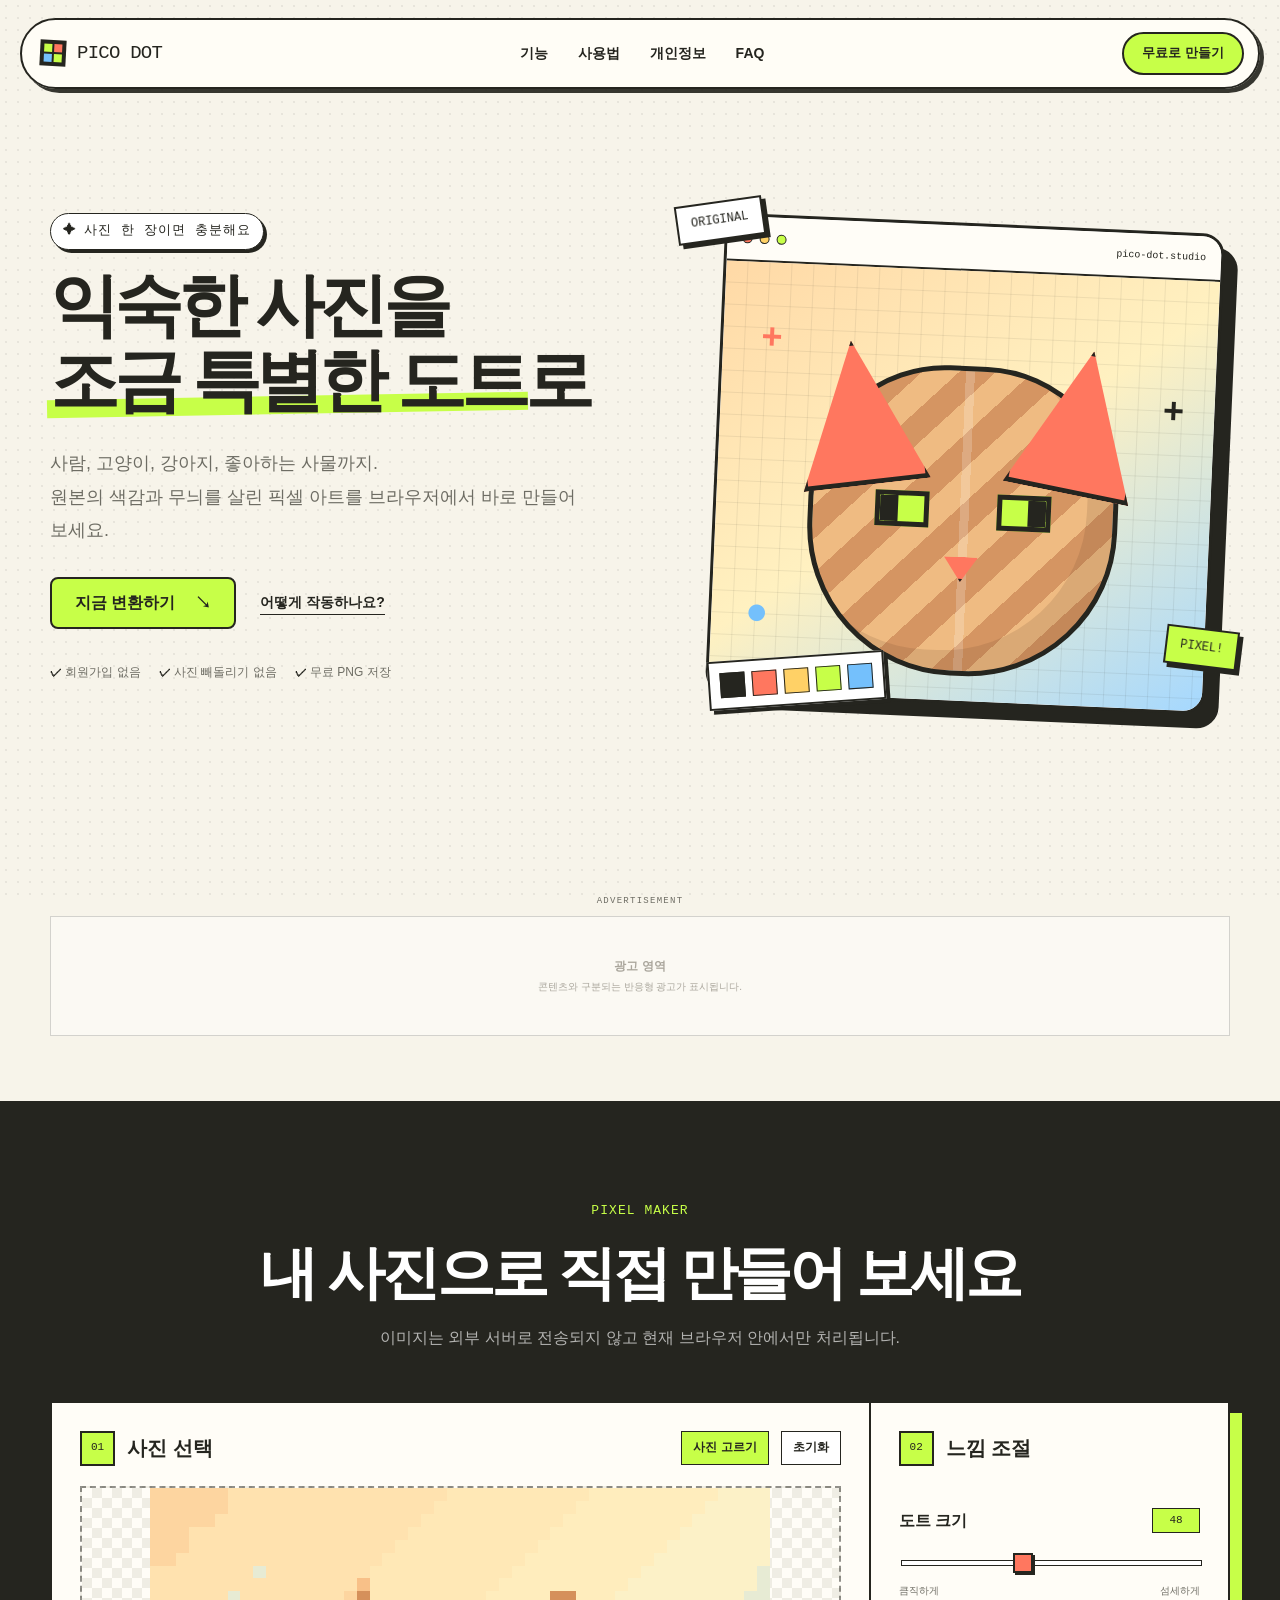
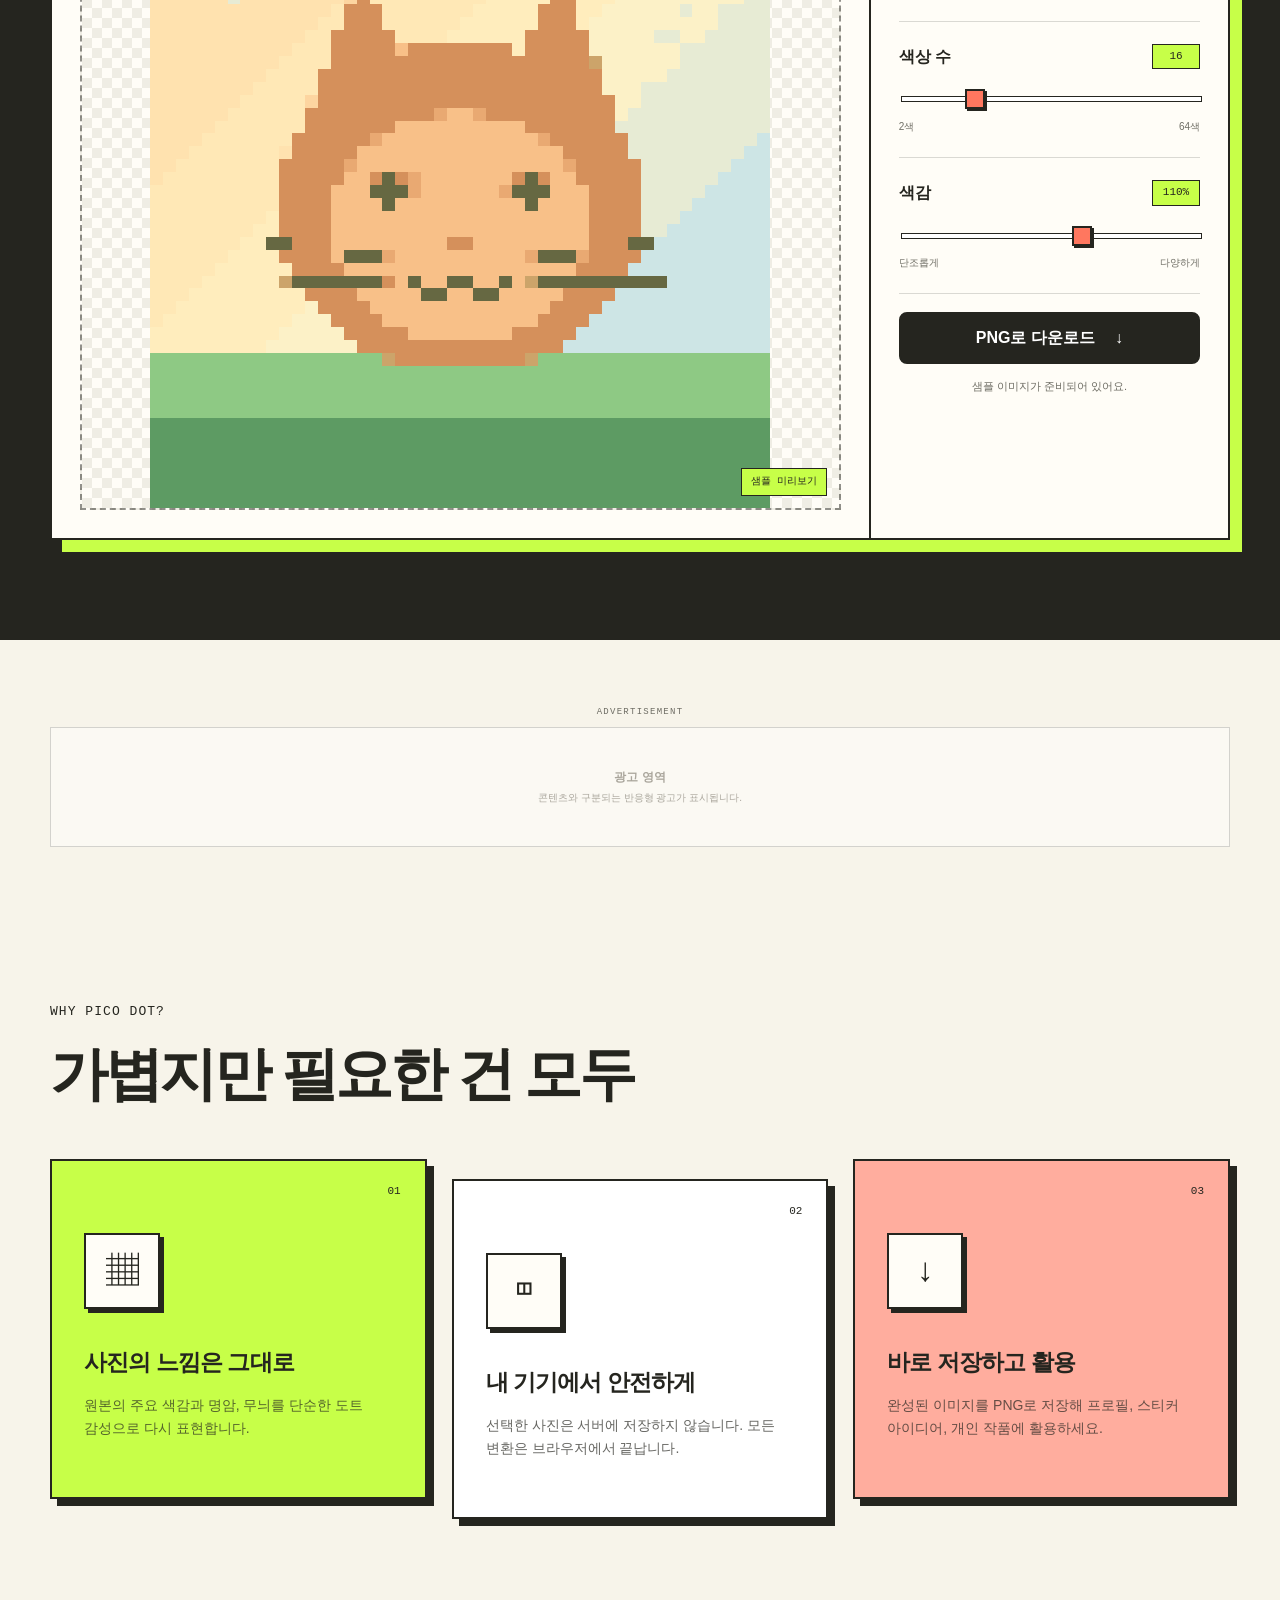
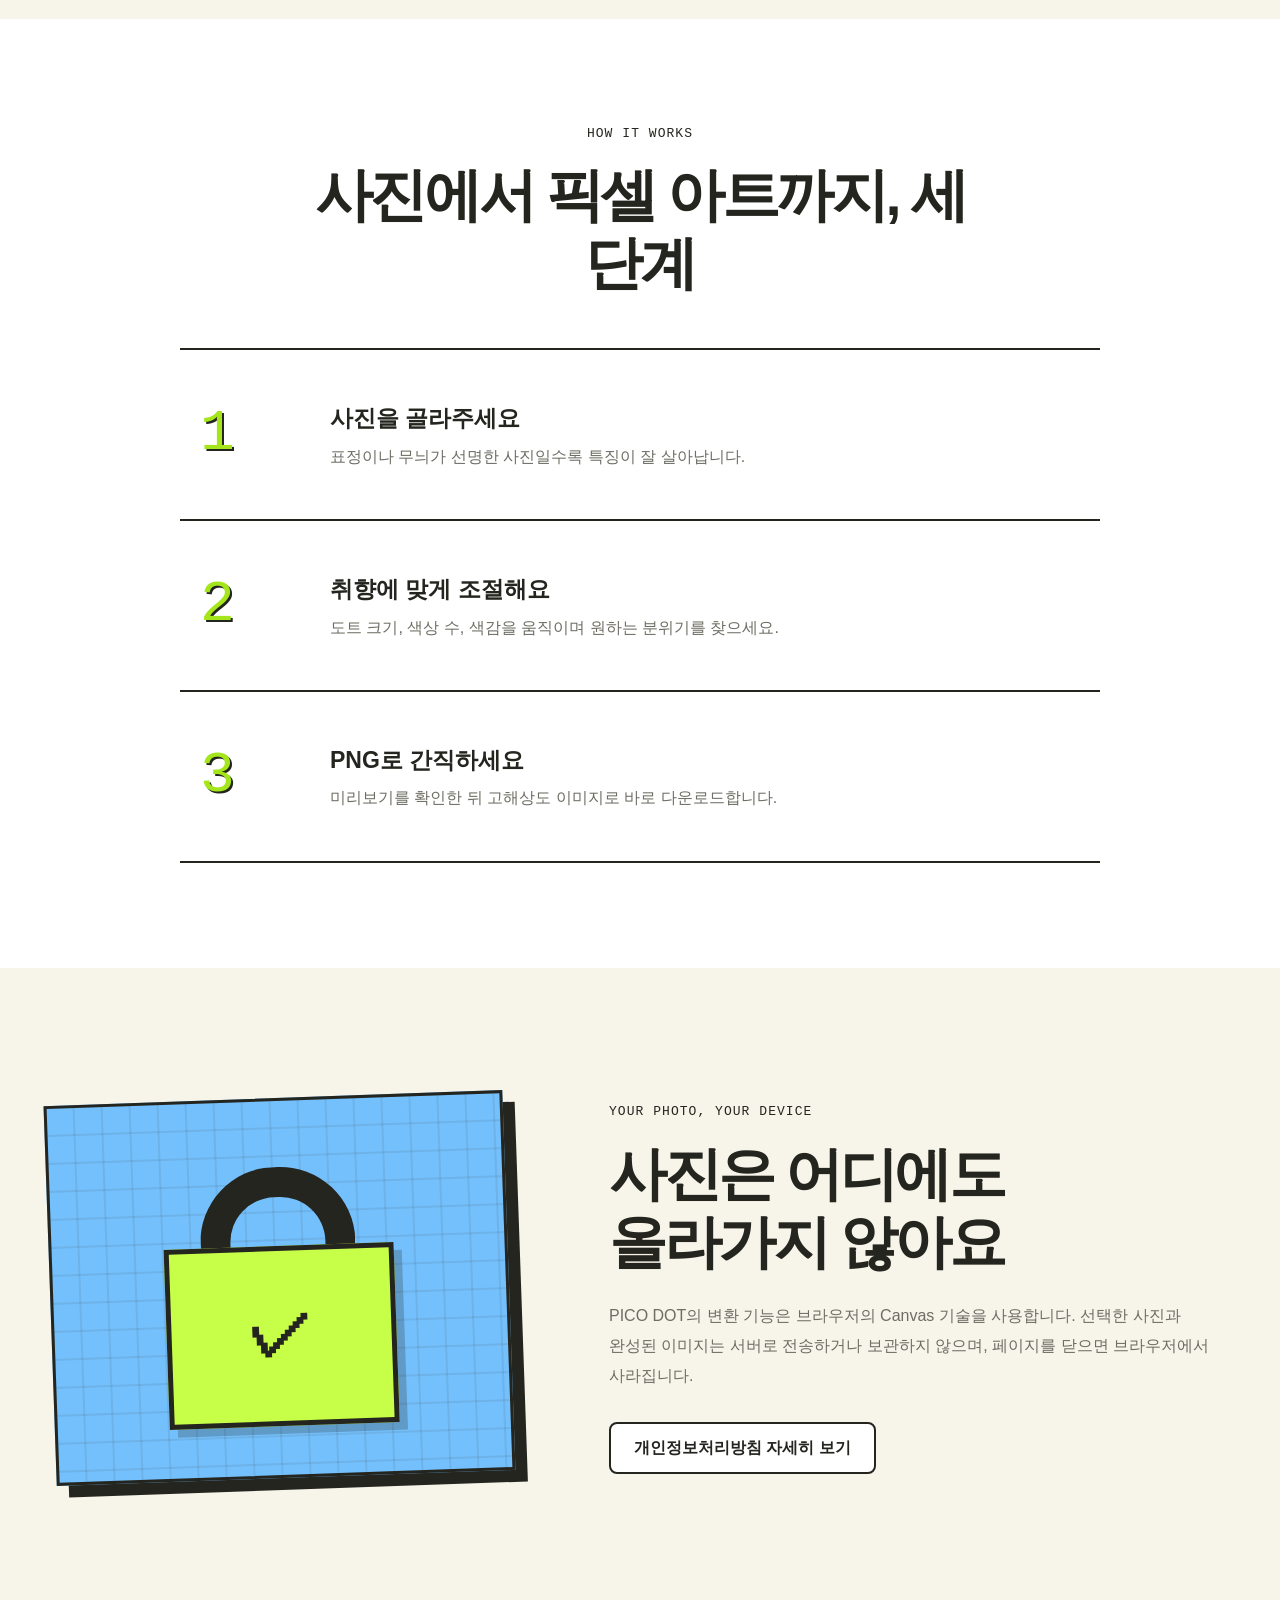
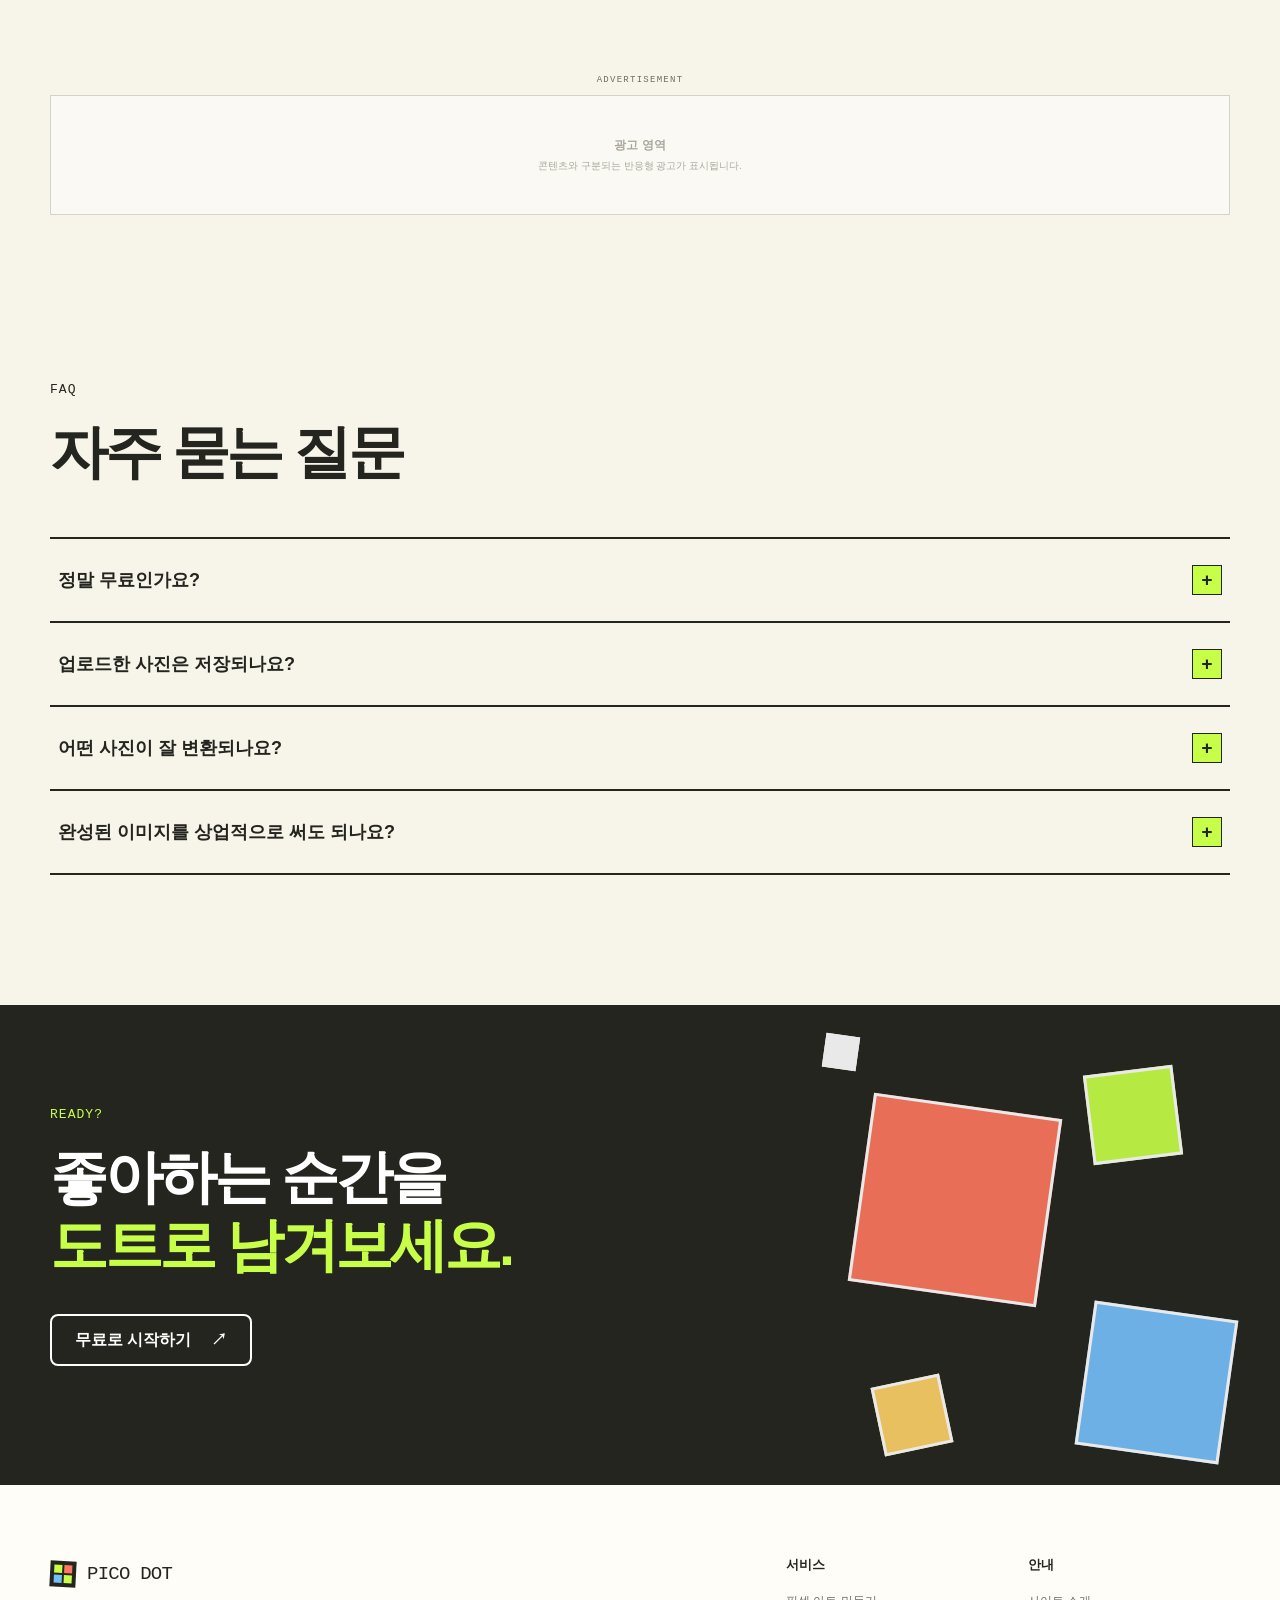
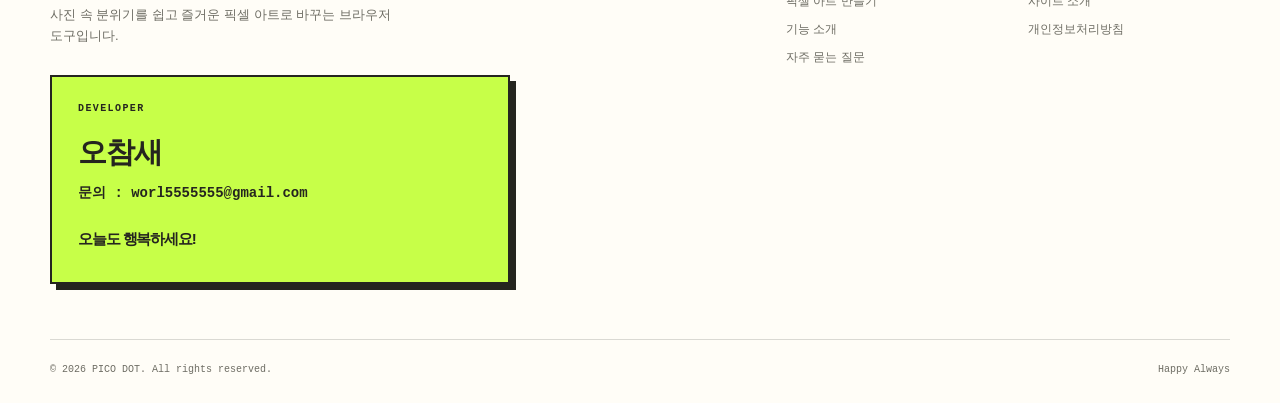
==== index.html @ 5062f179 "Add developer contact details" ====
<!doctype html>
<html lang="ko">
  <head>
    <meta charset="utf-8">
    <meta name="viewport" content="width=device-width, initial-scale=1">
    <meta name="theme-color" content="#c7ff48">
    <meta
      name="description"
      content="사람, 반려동물, 사물 사진 등 여러분의 사진을 브라우저에서 바로 감각적인 도트 픽셀 아트로 변환하고 PNG로 다운로드할 수 있습니다."
    >
    <meta
      name="keywords"
      content="픽셀아트, 도트그림, 사진 픽셀 변환, 도트 이미지, 고양이 픽셀아트, 무료 이미지 변환"
    >
    <meta name="robots" content="index, follow, max-image-preview:large">
    <meta property="og:type" content="website">
    <meta property="og:locale" content="ko_KR">
    <meta property="og:title" content="PICO DOT - 사진을 나만의 픽셀 아트로">
    <meta
      property="og:description"
      content="사진 한 장으로 색감과 무늬를 살린 도트 스타일 픽셀 아트를 만들어 보세요."
    >
    <meta property="og:image" content="assets/images/og-preview.svg">
    <meta name="twitter:card" content="summary_large_image">
    <meta name="twitter:title" content="PICO DOT - 사진을 나만의 픽셀 아트로">
    <meta
      name="twitter:description"
      content="설치 없이 브라우저에서 사진을 픽셀 아트로 바꾸고 바로 다운로드하세요."
    >
    <meta name="twitter:image" content="assets/images/og-preview.svg">
    <title>PICO DOT | 사진을 무료 픽셀 아트로 변환</title>
    <link rel="icon" href="assets/images/favicon.svg" type="image/svg+xml">
    <link rel="stylesheet" href="assets/css/styles.css">
    <script type="application/ld+json">
      {
        "@context": "https://schema.org",
        "@type": "WebApplication",
        "name": "PICO DOT",
        "applicationCategory": "DesignApplication",
        "operatingSystem": "Any",
        "inLanguage": "ko",
        "description": "사진을 브라우저에서 픽셀 아트로 변환하고 PNG로 다운로드하는 무료 도구",
        "offers": {
          "@type": "Offer",
          "price": "0",
          "priceCurrency": "KRW"
        },
        "featureList": [
          "로컬 브라우저 이미지 처리",
          "픽셀 크기 조절",
          "색상 수와 색감 조절",
          "PNG 다운로드"
        ]
      }
    </script>
  </head>
  <body>
    <a class="skip-link" href="#pixel-maker">픽셀 아트 만들기로 바로가기</a>

    <header class="site-header" data-header>
      <a class="brand" href="#top" aria-label="PICO DOT 홈">
        <span class="brand-mark" aria-hidden="true">
          <span></span><span></span><span></span><span></span>
        </span>
        <span>PICO DOT</span>
      </a>

      <nav class="desktop-nav" aria-label="주요 메뉴">
        <a href="#features">기능</a>
        <a href="#how-it-works">사용법</a>
        <a href="#privacy">개인정보</a>
        <a href="#faq">FAQ</a>
      </nav>

      <a class="header-cta" href="#pixel-maker">무료로 만들기</a>
    </header>

    <main id="top">
        <section class="hero section-shell" aria-labelledby="hero-title">
            <div class="hero-copy">
                <p class="eyebrow"><span aria-hidden="true">✦</span> 사진 한 장이면 충분해요</p>
                <h1 id="hero-title">
                    익숙한 사진을<br>
                    <span class="highlight">조금 특별한 도트</span>로
                </h1>
                <p class="hero-description">
                    사람, 고양이, 강아지, 좋아하는 사물까지.<br>
                    원본의 색감과 무늬를 살린 픽셀 아트를 브라우저에서 바로 만들어 보세요.
                </p>
                <div class="hero-actions">
                    <a class="button button-primary" href="#pixel-maker">
                        지금 변환하기
                        <span aria-hidden="true">↘</span>
                    </a>
                    <a class="text-link" href="#how-it-works">어떻게 작동하나요?</a>
                </div>
                <ul class="trust-list" aria-label="서비스 특징">
                    <li><span aria-hidden="true">✓</span> 회원가입 없음</li>
                    <li><span aria-hidden="true">✓</span> 사진 빼돌리기 없음</li>
                    <li><span aria-hidden="true">✓</span> 무료 PNG 저장</li>
                </ul>
            </div>

            <div class="hero-art" aria-label="고양이 사진이 픽셀 아트로 변하는 예시">
                <div class="floating-label label-original">ORIGINAL</div>
                <div class="floating-label label-result">PIXEL!</div>
                <div class="pixel-window">
                    <div class="window-bar">
                        <span></span><span></span><span></span>
                        <strong>pico-dot.studio</strong>
                    </div>
                    <div class="pixel-cat" aria-hidden="true">
                        <div class="cat-ear cat-ear-left"></div>
                        <div class="cat-ear cat-ear-right"></div>
                        <div class="cat-face">
                            <i class="cat-eye eye-left"></i>
                            <i class="cat-eye eye-right"></i>
                            <i class="cat-nose"></i>
                        </div>
                        <div class="spark spark-one">+</div>
                        <div class="spark spark-two">+</div>
                        <div class="spark spark-three">•</div>
                    </div>
                </div>
                <div class="palette-card" aria-hidden="true">
                    <span style="--swatch:#25251f"></span>
                    <span style="--swatch:#ff775f"></span>
                    <span style="--swatch:#ffd166"></span>
                    <span style="--swatch:#c7ff48"></span>
                    <span style="--swatch:#74c0fc"></span>
                </div>

            </div>

        </section>

        <aside class="ad-shell section-shell" aria-label="광고">
            <span class="ad-label">ADVERTISEMENT</span>
            <div class="ad-slot" data-ad-slot="home-mid">
                <strong>광고 영역</strong>
                <span>콘텐츠와 구분되는 반응형 광고가 표시됩니다.</span>
            </div>
        </aside>

        <section class="maker-section" id="pixel-maker" aria-labelledby="maker-title">
            <div class="section-heading">
                <p class="section-kicker">PIXEL MAKER</p>
                <h2 id="maker-title">내 사진으로 직접 만들어 보세요</h2>
                <p>이미지는 외부 서버로 전송되지 않고 현재 브라우저 안에서만 처리됩니다.</p>
            </div>

            <div class="maker-app">
                <div class="canvas-panel">
                    <div class="panel-heading">
                        <div>
                            <span class="step-number">01</span>
                            <h3>사진 선택</h3>
                        </div>
                        <div class="panel-actions">
                            <button class="small-button small-button-primary" type="button" data-file-button>
                                사진 고르기
                            </button>
                            <button class="small-button" type="button" data-reset>초기화</button>
                        </div>
                    </div>

                    <div class="drop-zone"
                         data-drop-zone
                         aria-label="사진 미리보기 및 드래그 앤 드롭 영역">
                        <input id="image-upload"
                               type="file"
                               accept="image/png,image/jpeg,image/webp"
                               data-file-input>
                        <div class="upload-prompt" data-upload-prompt>
                            <span class="upload-icon" aria-hidden="true">↥</span>
                            <strong>사진 고르기 버튼을 눌러주세요</strong>
                            <span>또는 여기에 JPG, PNG, WEBP 파일을 놓아주세요</span>
                            <small>권장 크기 1200 × 1200px · 최대 10MB</small>
                        </div>
                        <canvas data-output-canvas aria-label="변환된 픽셀 아트 미리보기"></canvas>
                        <div class="canvas-badge" data-canvas-badge>샘플 미리보기</div>
                    </div>
                </div>

                <aside class="control-panel" aria-label="픽셀 아트 설정">
                    <div class="panel-heading">
                        <div>
                            <span class="step-number">02</span>
                            <h3>느낌 조절</h3>
                        </div>
                    </div>

                    <div class="control-group">
                        <div class="control-label">
                            <label for="pixel-size">도트 크기</label>
                            <output for="pixel-size" data-pixel-output>48</output>
                        </div>
                        <input id="pixel-size"
                               type="range"
                               min="16"
                               max="96"
                               value="48"
                               step="4"
                               data-pixel-size>
                        <div class="range-caption"><span>큼직하게</span><span>섬세하게</span></div>
                    </div>

                    <div class="control-group">
                        <div class="control-label">
                            <label for="color-count">색상 수</label>
                            <output for="color-count" data-color-output>16</output>
                        </div>
                        <input id="color-count"
                               type="range"
                               min="2"
                               max="64"
                               value="16"
                               step="2"
                               data-color-count>
                        <div class="range-caption"><span>2색</span><span>64색</span></div>
                    </div>

                    <div class="control-group">
                        <div class="control-label">
                            <label for="color-diversity">색감</label>
                            <output for="color-diversity" data-diversity-output>110%</output>
                        </div>
                        <input id="color-diversity"
                               type="range"
                               min="0"
                               max="180"
                               value="110"
                               step="5"
                               data-color-diversity>
                        <div class="range-caption"><span>단조롭게</span><span>다양하게</span></div>
                    </div>

                    <button class="button button-dark download-button" type="button" data-download>
                        PNG로 다운로드
                        <span aria-hidden="true">↓</span>
                    </button>
                    <p class="status-message" data-status role="status" aria-live="polite">
                        샘플 이미지가 준비되어 있어요.
                    </p>
                </aside>
            </div>
        </section>

        <aside class="ad-shell section-shell" aria-label="광고">
            <span class="ad-label">ADVERTISEMENT</span>
            <div class="ad-slot" data-ad-slot="home-mid">
                <strong>광고 영역</strong>
                <span>콘텐츠와 구분되는 반응형 광고가 표시됩니다.</span>
            </div>
        </aside>

        <section class="features section-shell" id="features" aria-labelledby="features-title">
            <div class="section-heading align-left">
                <p class="section-kicker">WHY PICO DOT?</p>
                <h2 id="features-title">가볍지만 필요한 건 모두</h2>
            </div>
            <div class="feature-grid">
                <article class="feature-card feature-lime">
                    <span class="feature-index">01</span>
                    <div class="feature-icon" aria-hidden="true">▦</div>
                    <h3>사진의 느낌은 그대로</h3>
                    <p>원본의 주요 색감과 명암, 무늬를 단순한 도트 감성으로 다시 표현합니다.</p>
                </article>
                <article class="feature-card">
                    <span class="feature-index">02</span>
                    <div class="feature-icon" aria-hidden="true">◫</div>
                    <h3>내 기기에서 안전하게</h3>
                    <p>선택한 사진은 서버에 저장하지 않습니다. 모든 변환은 브라우저에서 끝납니다.</p>
                </article>
                <article class="feature-card feature-coral">
                    <span class="feature-index">03</span>
                    <div class="feature-icon" aria-hidden="true">↓</div>
                    <h3>바로 저장하고 활용</h3>
                    <p>완성된 이미지를 PNG로 저장해 프로필, 스티커 아이디어, 개인 작품에 활용하세요.</p>
                </article>
            </div>
        </section>

        <section class="steps-section" id="how-it-works" aria-labelledby="steps-title">
            <div class="section-heading">
                <p class="section-kicker">HOW IT WORKS</p>
                <h2 id="steps-title">사진에서 픽셀 아트까지, 세 단계</h2>
            </div>
            <ol class="steps-list">
                <li>
                    <span class="big-number">1</span>
                    <div>
                        <h3>사진을 골라주세요</h3>
                        <p>표정이나 무늬가 선명한 사진일수록 특징이 잘 살아납니다.</p>
                    </div>
                </li>
                <li>
                    <span class="big-number">2</span>
                    <div>
                        <h3>취향에 맞게 조절해요</h3>
                        <p>도트 크기, 색상 수, 색감을 움직이며 원하는 분위기를 찾으세요.</p>
                    </div>
                </li>
                <li>
                    <span class="big-number">3</span>
                    <div>
                        <h3>PNG로 간직하세요</h3>
                        <p>미리보기를 확인한 뒤 고해상도 이미지로 바로 다운로드합니다.</p>
                    </div>
                </li>
            </ol>
        </section>

        <section class="privacy-highlight section-shell" id="privacy" aria-labelledby="privacy-title">
            <div class="privacy-visual" aria-hidden="true">
                <span class="lock-top"></span>
                <span class="lock-body">✓</span>
            </div>
            <div class="privacy-copy">
                <p class="section-kicker">YOUR PHOTO, YOUR DEVICE</p>
                <h2 id="privacy-title">사진은 어디에도<br>올라가지 않아요</h2>
                <p>
                    PICO DOT의 변환 기능은 브라우저의 Canvas 기술을 사용합니다. 선택한 사진과
                    완성된 이미지는 서버로 전송하거나 보관하지 않으며, 페이지를 닫으면 브라우저에서
                    사라집니다.
                </p>
                <a class="button button-outline" href="privacy.html">개인정보처리방침 자세히 보기</a>
            </div>
        </section>

        <aside class="ad-shell section-shell" aria-label="광고">
            <span class="ad-label">ADVERTISEMENT</span>
            <div class="ad-slot" data-ad-slot="home-mid">
                <strong>광고 영역</strong>
                <span>콘텐츠와 구분되는 반응형 광고가 표시됩니다.</span>
            </div>
        </aside>

        <section class="faq section-shell" id="faq" aria-labelledby="faq-title">
            <div class="section-heading align-left">
                <p class="section-kicker">FAQ</p>
                <h2 id="faq-title">자주 묻는 질문</h2>
            </div>
            <div class="faq-list">
                <details>
                    <summary>정말 무료인가요?<span aria-hidden="true">+</span></summary>
                    <p>현재 제공되는 사진 변환과 PNG 다운로드 기능은 회원가입 없이 무료로 사용할 수 있습니다.</p>
                </details>
                <details>
                    <summary>업로드한 사진은 저장되나요?<span aria-hidden="true">+</span></summary>
                    <p>아니요. 이미지 처리는 사용자의 브라우저에서만 이루어지며 서버로 업로드되지 않습니다.</p>
                </details>
                <details>
                    <summary>어떤 사진이 잘 변환되나요?<span aria-hidden="true">+</span></summary>
                    <p>피사체와 배경의 구분이 뚜렷하고, 얼굴이나 무늬에 충분한 빛이 있는 사진을 권장합니다.</p>
                </details>
                <details>
                    <summary>완성된 이미지를 상업적으로 써도 되나요?<span aria-hidden="true">+</span></summary>
                    <p>본인이 권리를 가진 원본 사진이라면 사용할 수 있습니다. 타인의 사진과 상표는 해당 권리를 먼저 확인해야 합니다.</p>
                </details>
            </div>
        </section>

        <section class="final-cta">
            <div>
                <p class="section-kicker">READY?</p>
                <h2>좋아하는 순간을<br><span>도트로 남겨보세요.</span></h2>
                <a class="button button-dark" href="#pixel-maker">무료로 시작하기 <span aria-hidden="true">↗</span></a>
            </div>
            <div class="cta-pixels" aria-hidden="true">
                <span></span><span></span><span></span><span></span><span></span>
            </div>
        </section>
    </main>

    <footer class="site-footer">
      <div class="footer-main">
        <div>
          <a class="brand footer-brand" href="#top">
            <span class="brand-mark" aria-hidden="true">
              <span></span><span></span><span></span><span></span>
            </span>
            <span>PICO DOT</span>
          </a>
          <p>사진 속 분위기를 쉽고 즐거운 픽셀 아트로 바꾸는 브라우저 도구입니다.</p>
          <div class="developer-info">
            <span class="developer-role">DEVELOPER</span>
            <strong>오참새</strong>
            <a href="mailto:worl5555555@gmail.com">문의 : worl5555555@gmail.com</a>
            <strong><span class="developer-message">오늘도 행복하세요!</span></strong>
          </div>
        </div>
        <div class="footer-links">
          <div>
            <strong>서비스</strong>
            <a href="#pixel-maker">픽셀 아트 만들기</a>
            <a href="#features">기능 소개</a>
            <a href="#faq">자주 묻는 질문</a>
          </div>
          <div>
            <strong>안내</strong>
            <a href="about.html">사이트 소개</a>
            <a href="privacy.html">개인정보처리방침</a>
          </div>
        </div>
      </div>
      <div class="footer-bottom">
        <span>© <span data-current-year></span> PICO DOT. All rights reserved.</span>
        <span>Happy Always</span>
      </div>
    </footer>

    <script src="assets/js/config.js"></script>
    <script src="assets/js/app.js"></script>
  </body>
</html>
---- assets/css/styles.css ----
:root {
  --ink: #25251f;
  --muted: #6e6d64;
  --cream: #f7f4ea;
  --paper: #fffdf7;
  --white: #ffffff;
  --lime: #c7ff48;
  --lime-dark: #a4e51c;
  --coral: #ff775f;
  --blue: #74c0fc;
  --yellow: #ffd166;
  --line: #25251f;
  --soft-line: rgba(37, 37, 31, 0.17);
  --shadow: 8px 8px 0 var(--ink);
  --radius-large: 30px;
  --radius-medium: 20px;
  --max-width: 1180px;
  --font-sans: Pretendard, "Noto Sans KR", "Malgun Gothic", Arial, sans-serif;
  --font-mono: "Cascadia Mono", Consolas, monospace;
}

* {
  box-sizing: border-box;
}

html {
  scroll-behavior: smooth;
  scroll-padding-top: 100px;
}

body {
  margin: 0;
  color: var(--ink);
  background: var(--cream);
  font-family: var(--font-sans);
  line-height: 1.6;
  word-break: keep-all;
}

body::before {
  position: fixed;
  inset: 0;
  z-index: -1;
  background-image: radial-gradient(rgba(37, 37, 31, 0.07) 0.8px, transparent 0.8px);
  background-size: 12px 12px;
  content: "";
  pointer-events: none;
}

a {
  color: inherit;
  text-decoration: none;
}

button,
input {
  font: inherit;
}

button,
a {
  -webkit-tap-highlight-color: transparent;
}

button {
  color: inherit;
}

.skip-link {
  position: fixed;
  top: 10px;
  left: 10px;
  z-index: 100;
  padding: 10px 14px;
  border: 2px solid var(--ink);
  background: var(--lime);
  transform: translateY(-150%);
}

.skip-link:focus {
  transform: translateY(0);
}

.site-header {
  position: sticky;
  top: 0;
  z-index: 30;
  display: grid;
  grid-template-columns: 1fr auto 1fr;
  align-items: center;
  width: min(calc(100% - 36px), 1240px);
  margin: 18px auto 0;
  padding: 12px 14px 12px 18px;
  border: 2px solid var(--ink);
  border-radius: 999px;
  background: rgba(255, 253, 247, 0.94);
  box-shadow: 4px 4px 0 rgba(37, 37, 31, 0.92);
  backdrop-filter: blur(12px);
}

.brand {
  display: inline-flex;
  align-items: center;
  width: max-content;
  gap: 11px;
  font-family: var(--font-mono);
  font-size: 19px;
  font-weight: 500;
  letter-spacing: -0.04em;
}

.brand-mark {
  display: grid;
  grid-template-columns: repeat(2, 8px);
  grid-template-rows: repeat(2, 8px);
  gap: 2px;
  padding: 4px;
  background: var(--ink);
  transform: rotate(3deg);
}

.brand-mark span:nth-child(1),
.brand-mark span:nth-child(4) {
  background: var(--lime);
}

.brand-mark span:nth-child(2) {
  background: var(--coral);
}

.brand-mark span:nth-child(3) {
  background: var(--blue);
}

.desktop-nav {
  display: flex;
  align-items: center;
  gap: 30px;
  font-size: 14px;
  font-weight: 700;
}

.desktop-nav a {
  position: relative;
}

.desktop-nav a::after {
  position: absolute;
  right: 0;
  bottom: -5px;
  left: 0;
  height: 3px;
  background: var(--lime-dark);
  content: "";
  transform: scaleX(0);
  transform-origin: left;
  transition: transform 180ms ease;
}

.desktop-nav a:hover::after,
.desktop-nav a:focus-visible::after {
  transform: scaleX(1);
}

.header-cta {
  justify-self: end;
  padding: 9px 18px;
  border: 2px solid var(--ink);
  border-radius: 999px;
  background: var(--lime);
  font-size: 13px;
  font-weight: 800;
  transition: transform 150ms ease, box-shadow 150ms ease;
}

.header-cta:hover {
  box-shadow: 3px 3px 0 var(--ink);
  transform: translate(-2px, -2px);
}

.section-shell {
  width: min(calc(100% - 40px), var(--max-width));
  margin-right: auto;
  margin-left: auto;
}

.hero {
  display: grid;
  grid-template-columns: 1.02fr 0.98fr;
  align-items: center;
  min-height: 740px;
  padding-top: 68px;
  padding-bottom: 90px;
  gap: 70px;
}

.eyebrow,
.section-kicker {
  margin: 0 0 18px;
  font-family: var(--font-mono);
  font-size: 13px;
  font-weight: 500;
  letter-spacing: 0.08em;
}

.eyebrow {
  display: inline-flex;
  align-items: center;
  padding: 7px 12px;
  border: 1.5px solid var(--ink);
  border-radius: 999px;
  gap: 7px;
  background: var(--white);
  box-shadow: 3px 3px 0 var(--ink);
}

.hero h1 {
  margin: 0;
  font-size: clamp(48px, 5.4vw, 78px);
  font-weight: 900;
  letter-spacing: -0.075em;
  line-height: 1.08;
}

.highlight {
  position: relative;
  z-index: 0;
  display: inline-block;
}

.highlight::after {
  position: absolute;
  right: -3px;
  bottom: 3px;
  left: -3px;
  z-index: -1;
  height: 24%;
  background: var(--lime);
  content: "";
  transform: rotate(-1deg);
}

.hero-description {
  margin: 30px 0;
  color: var(--muted);
  font-size: 18px;
  line-height: 1.85;
}

.hero-actions {
  display: flex;
  align-items: center;
  gap: 24px;
}

.button {
  display: inline-flex;
  align-items: center;
  justify-content: center;
  min-height: 52px;
  padding: 0 23px;
  border: 2px solid var(--ink);
  border-radius: 8px;
  gap: 20px;
  font-weight: 800;
  cursor: pointer;
  transition: transform 150ms ease, box-shadow 150ms ease, background 150ms ease;
}

.button:hover {
  box-shadow: 4px 4px 0 var(--ink);
  transform: translate(-3px, -3px);
}

.button-primary {
  background: var(--lime);
}

.button-dark {
  color: var(--white);
  background: var(--ink);
}

.button-outline {
  background: var(--white);
}

.text-link {
  border-bottom: 1.5px solid var(--ink);
  font-size: 14px;
  font-weight: 700;
}

.trust-list {
  display: flex;
  margin: 34px 0 0;
  padding: 0;
  gap: 18px;
  color: var(--muted);
  font-size: 12px;
  list-style: none;
}

.trust-list span {
  color: var(--ink);
  font-weight: 900;
}

.hero-art {
  position: relative;
  min-height: 510px;
}

.pixel-window {
  position: absolute;
  top: 30px;
  right: 15px;
  width: min(100%, 500px);
  overflow: hidden;
  border: 3px solid var(--ink);
  border-radius: 22px;
  background: var(--white);
  box-shadow: 14px 14px 0 var(--ink);
  transform: rotate(2.5deg);
}

.window-bar {
  display: flex;
  align-items: center;
  height: 45px;
  padding: 0 15px;
  border-bottom: 2px solid var(--ink);
  gap: 7px;
  background: var(--paper);
}

.window-bar span {
  width: 10px;
  height: 10px;
  border: 1.5px solid var(--ink);
  border-radius: 50%;
}

.window-bar span:nth-child(1) {
  background: var(--coral);
}

.window-bar span:nth-child(2) {
  background: var(--yellow);
}

.window-bar span:nth-child(3) {
  background: var(--lime);
}

.window-bar strong {
  margin-left: auto;
  font-family: var(--font-mono);
  font-size: 10px;
  font-weight: 500;
}

.pixel-cat {
  position: relative;
  height: 430px;
  overflow: hidden;
  background:
    linear-gradient(90deg, transparent 97%, rgba(37, 37, 31, 0.08) 97%),
    linear-gradient(transparent 97%, rgba(37, 37, 31, 0.08) 97%),
    linear-gradient(145deg, #ffd9a6, #fff1c1 48%, #a5d8ff);
  background-size: 22px 22px, 22px 22px, auto;
}

.cat-face {
  position: absolute;
  bottom: 25px;
  left: 50%;
  width: 310px;
  height: 310px;
  border: 5px solid var(--ink);
  border-radius: 44% 44% 48% 48%;
  background:
    linear-gradient(90deg, transparent 49%, rgba(255, 255, 255, 0.2) 49% 52%, transparent 52%),
    repeating-linear-gradient(135deg, #d59562 0 25px, #efbb82 25px 50px);
  box-shadow: inset -26px -20px 0 rgba(91, 56, 36, 0.14);
  transform: translateX(-50%);
}

.cat-ear {
  position: absolute;
  top: 74px;
  z-index: 2;
  width: 128px;
  height: 145px;
  border: 5px solid var(--ink);
  background: var(--coral);
  clip-path: polygon(50% 0, 100% 100%, 0 100%);
}

.cat-ear-left {
  left: 75px;
  transform: rotate(-9deg);
}

.cat-ear-right {
  right: 70px;
  transform: rotate(9deg);
}

.cat-eye {
  position: absolute;
  top: 122px;
  width: 54px;
  height: 36px;
  border: 5px solid var(--ink);
  background: var(--lime);
  box-shadow: inset 18px 0 0 var(--ink);
}

.eye-left {
  left: 62px;
}

.eye-right {
  right: 62px;
  transform: scaleX(-1);
}

.cat-nose {
  position: absolute;
  top: 186px;
  left: 50%;
  width: 34px;
  height: 25px;
  background: var(--coral);
  clip-path: polygon(0 0, 100% 0, 50% 100%);
  transform: translateX(-50%);
}

.cat-nose::after {
  position: absolute;
  top: 22px;
  left: 15px;
  width: 5px;
  height: 42px;
  background: var(--ink);
  content: "";
}

.spark {
  position: absolute;
  font-family: var(--font-mono);
  font-size: 36px;
  font-weight: 800;
}

.spark-one {
  top: 48px;
  left: 38px;
  color: var(--coral);
}

.spark-two {
  top: 105px;
  right: 30px;
}

.spark-three {
  bottom: 28px;
  left: 28px;
  color: var(--blue);
  font-size: 58px;
}

.floating-label {
  position: absolute;
  z-index: 5;
  padding: 8px 13px;
  border: 2px solid var(--ink);
  background: var(--white);
  box-shadow: 4px 4px 0 var(--ink);
  font-family: var(--font-mono);
  font-size: 12px;
  font-weight: 500;
}

.label-original {
  top: 8px;
  left: -10px;
  transform: rotate(-8deg);
}

.label-result {
  right: -8px;
  bottom: 36px;
  background: var(--lime);
  transform: rotate(7deg);
}

.palette-card {
  position: absolute;
  bottom: -2px;
  left: 22px;
  z-index: 6;
  display: flex;
  padding: 10px;
  border: 2px solid var(--ink);
  background: var(--white);
  box-shadow: 4px 4px 0 var(--ink);
  gap: 7px;
  transform: rotate(-4deg);
}

.palette-card span {
  width: 25px;
  height: 25px;
  border: 1.5px solid var(--ink);
  background: var(--swatch);
}

.maker-section {
  padding: 100px max(20px, calc((100% - var(--max-width)) / 2));
  background: var(--ink);
}

.section-heading {
  max-width: 760px;
  margin: 0 auto 50px;
  text-align: center;
}

.section-heading h2,
.privacy-copy h2,
.final-cta h2 {
  margin: 0;
  font-size: clamp(36px, 4.5vw, 58px);
  font-weight: 900;
  letter-spacing: -0.06em;
  line-height: 1.18;
}

.section-heading > p:last-child {
  margin: 17px 0 0;
  color: var(--muted);
}

.maker-section .section-heading {
  color: var(--white);
}

.maker-section .section-heading > p:last-child {
  color: rgba(255, 255, 255, 0.65);
}

.maker-section .section-kicker {
  color: var(--lime);
}

.maker-app {
  display: grid;
  grid-template-columns: minmax(0, 1.65fr) minmax(280px, 0.72fr);
  width: min(100%, var(--max-width));
  margin: 0 auto;
  border: 2px solid var(--ink);
  background: var(--paper);
  box-shadow: 12px 12px 0 var(--lime);
}

.canvas-panel,
.control-panel {
  padding: 28px;
}

.canvas-panel {
  border-right: 2px solid var(--ink);
}

.panel-heading {
  display: flex;
  align-items: center;
  justify-content: space-between;
  margin-bottom: 20px;
}

.panel-heading > div {
  display: flex;
  align-items: center;
  gap: 12px;
}

.panel-heading h3 {
  margin: 0;
  font-size: 20px;
}

.panel-actions {
  display: flex;
  align-items: center;
  gap: 8px;
}

.step-number {
  display: inline-flex;
  align-items: center;
  justify-content: center;
  width: 35px;
  height: 35px;
  border: 2px solid var(--ink);
  background: var(--lime);
  font-family: var(--font-mono);
  font-size: 11px;
  font-weight: 500;
}

.small-button {
  padding: 6px 11px;
  border: 1.5px solid var(--ink);
  background: var(--white);
  font-size: 12px;
  font-weight: 700;
  cursor: pointer;
}

.small-button-primary {
  background: var(--lime);
}

.small-button:hover {
  box-shadow: 2px 2px 0 var(--ink);
  transform: translate(-1px, -1px);
}

.drop-zone {
  position: relative;
  display: grid;
  min-height: 500px;
  overflow: hidden;
  border: 2px dashed rgba(37, 37, 31, 0.5);
  background:
    linear-gradient(45deg, #efede4 25%, transparent 25%),
    linear-gradient(-45deg, #efede4 25%, transparent 25%),
    linear-gradient(45deg, transparent 75%, #efede4 75%),
    linear-gradient(-45deg, transparent 75%, #efede4 75%);
  background-position: 0 0, 0 10px, 10px -10px, -10px 0;
  background-size: 20px 20px;
  place-items: center;
  transition: border-color 150ms ease, background-color 150ms ease;
}

.drop-zone.is-dragging {
  border-color: var(--lime-dark);
  background-color: rgba(199, 255, 72, 0.3);
}

.drop-zone input {
  position: absolute;
  width: 1px;
  height: 1px;
  opacity: 0;
  pointer-events: none;
}

.upload-prompt {
  display: flex;
  align-items: center;
  flex-direction: column;
  padding: 30px;
  text-align: center;
}

.upload-prompt.is-hidden {
  display: none;
}

.upload-icon {
  display: grid;
  width: 66px;
  height: 66px;
  margin-bottom: 20px;
  border: 2px solid var(--ink);
  background: var(--lime);
  box-shadow: 5px 5px 0 var(--ink);
  font-size: 34px;
  place-items: center;
}

.upload-prompt strong {
  font-size: 20px;
}

.upload-prompt span:not(.upload-icon) {
  margin-top: 8px;
  color: var(--muted);
  font-size: 14px;
}

.upload-prompt small {
  margin-top: 18px;
  font-family: var(--font-mono);
  font-size: 10px;
}

.drop-zone canvas {
  display: none;
  width: 100%;
  height: 100%;
  max-height: 620px;
  object-fit: contain;
  image-rendering: pixelated;
}

.drop-zone canvas.is-visible {
  display: block;
}

.canvas-badge {
  position: absolute;
  right: 12px;
  bottom: 12px;
  padding: 5px 9px;
  border: 1.5px solid var(--ink);
  background: var(--lime);
  font-family: var(--font-mono);
  font-size: 10px;
}

.control-group {
  padding: 22px 0;
  border-bottom: 1px solid var(--soft-line);
}

.control-label {
  display: flex;
  align-items: center;
  justify-content: space-between;
  margin-bottom: 15px;
}

.control-label label {
  font-weight: 800;
}

.control-label output {
  min-width: 48px;
  padding: 3px 7px;
  border: 1px solid var(--ink);
  background: var(--lime);
  font-family: var(--font-mono);
  font-size: 11px;
  text-align: center;
}

input[type="range"] {
  width: 100%;
  height: 6px;
  border: 1px solid var(--ink);
  border-radius: 0;
  background: var(--white);
  cursor: pointer;
  appearance: none;
}

input[type="range"]::-webkit-slider-thumb {
  width: 20px;
  height: 20px;
  border: 2px solid var(--ink);
  border-radius: 0;
  background: var(--coral);
  box-shadow: 2px 2px 0 var(--ink);
  appearance: none;
}

input[type="range"]::-moz-range-thumb {
  width: 18px;
  height: 18px;
  border: 2px solid var(--ink);
  border-radius: 0;
  background: var(--coral);
  box-shadow: 2px 2px 0 var(--ink);
}

.range-caption {
  display: flex;
  justify-content: space-between;
  margin-top: 9px;
  color: var(--muted);
  font-size: 10px;
}

.download-button {
  width: 100%;
  margin-top: 18px;
}

.status-message {
  min-height: 38px;
  margin: 14px 0 0;
  color: var(--muted);
  font-size: 11px;
  text-align: center;
}

.status-message.is-error {
  color: #bd2c18;
  font-weight: 700;
}

.ad-shell {
  padding-top: 65px;
  padding-bottom: 65px;
  text-align: center;
}

.ad-label {
  display: block;
  margin-bottom: 8px;
  color: var(--muted);
  font-family: var(--font-mono);
  font-size: 9px;
  letter-spacing: 0.14em;
}

.ad-slot {
  display: flex;
  align-items: center;
  justify-content: center;
  flex-direction: column;
  min-height: 120px;
  border: 1px solid rgba(37, 37, 31, 0.18);
  color: #aaa69c;
  background: rgba(255, 255, 255, 0.45);
  gap: 3px;
}

.ad-slot strong {
  font-size: 12px;
}

.ad-slot span {
  font-size: 10px;
}

.ad-slot .adsbygoogle {
  width: 100%;
  min-height: 120px;
}

.features {
  padding-top: 90px;
  padding-bottom: 120px;
}

.align-left {
  max-width: none;
  margin-right: 0;
  margin-left: 0;
  text-align: left;
}

.feature-grid {
  display: grid;
  grid-template-columns: repeat(3, 1fr);
  gap: 25px;
}

.feature-card {
  position: relative;
  min-height: 340px;
  padding: 32px;
  border: 2px solid var(--ink);
  background: var(--white);
  box-shadow: 7px 7px 0 var(--ink);
}

.feature-card:nth-child(2) {
  transform: translateY(20px);
}

.feature-lime {
  background: var(--lime);
}

.feature-coral {
  background: #ffad9e;
}

.feature-index {
  position: absolute;
  top: 22px;
  right: 24px;
  font-family: var(--font-mono);
  font-size: 11px;
}

.feature-icon {
  display: grid;
  width: 76px;
  height: 76px;
  margin: 40px 0 35px;
  border: 2px solid var(--ink);
  background: var(--paper);
  box-shadow: 4px 4px 0 var(--ink);
  font-size: 33px;
  place-items: center;
}

.feature-card h3 {
  margin: 0 0 14px;
  font-size: 23px;
  letter-spacing: -0.04em;
}

.feature-card p {
  margin: 0;
  color: rgba(37, 37, 31, 0.7);
  font-size: 14px;
}

.steps-section {
  padding: 105px max(20px, calc((100% - var(--max-width)) / 2));
  background: var(--white);
}

.steps-list {
  width: min(100%, 920px);
  margin: 0 auto;
  padding: 0;
  border-top: 2px solid var(--ink);
  list-style: none;
}

.steps-list li {
  display: grid;
  grid-template-columns: 130px 1fr;
  align-items: center;
  padding: 38px 20px;
  border-bottom: 2px solid var(--ink);
}

.big-number {
  color: var(--lime-dark);
  font-family: var(--font-mono);
  font-size: 58px;
  font-weight: 500;
  text-shadow: 2px 2px 0 var(--ink);
}

.steps-list h3 {
  margin: 0 0 7px;
  font-size: 23px;
}

.steps-list p {
  margin: 0;
  color: var(--muted);
}

.privacy-highlight {
  display: grid;
  grid-template-columns: 0.85fr 1.15fr;
  align-items: center;
  padding-top: 130px;
  padding-bottom: 130px;
  gap: 100px;
}

.privacy-visual {
  position: relative;
  display: grid;
  min-height: 380px;
  border: 3px solid var(--ink);
  background:
    linear-gradient(90deg, transparent 94%, rgba(37, 37, 31, 0.09) 94%),
    linear-gradient(transparent 94%, rgba(37, 37, 31, 0.09) 94%),
    var(--blue);
  background-size: 28px 28px;
  box-shadow: 12px 12px 0 var(--ink);
  place-items: center;
  transform: rotate(-2deg);
}

.lock-top {
  position: absolute;
  top: 66px;
  width: 155px;
  height: 150px;
  border: 30px solid var(--ink);
  border-bottom: 0;
  border-radius: 75px 75px 0 0;
}

.lock-body {
  position: relative;
  z-index: 2;
  display: grid;
  width: 230px;
  height: 180px;
  margin-top: 95px;
  border: 5px solid var(--ink);
  background: var(--lime);
  box-shadow: 8px 8px 0 rgba(37, 37, 31, 0.24);
  font-family: var(--font-mono);
  font-size: 65px;
  font-weight: 700;
  place-items: center;
}

.privacy-copy > p:not(.section-kicker) {
  margin: 24px 0 30px;
  color: var(--muted);
  font-size: 16px;
  line-height: 1.9;
}

.faq {
  padding-top: 100px;
  padding-bottom: 130px;
}

.faq-list {
  border-top: 2px solid var(--ink);
}

.faq-list details {
  border-bottom: 2px solid var(--ink);
}

.faq-list summary {
  display: flex;
  align-items: center;
  justify-content: space-between;
  padding: 26px 8px;
  font-size: 18px;
  font-weight: 800;
  cursor: pointer;
  list-style: none;
}

.faq-list summary::-webkit-details-marker {
  display: none;
}

.faq-list summary span {
  display: grid;
  width: 30px;
  height: 30px;
  border: 1.5px solid var(--ink);
  background: var(--lime);
  font-family: var(--font-mono);
  font-size: 19px;
  place-items: center;
  transition: transform 160ms ease;
}

.faq-list details[open] summary span {
  transform: rotate(45deg);
}

.faq-list details p {
  max-width: 780px;
  margin: -5px 0 26px;
  padding: 0 8px;
  color: var(--muted);
}

.final-cta {
  position: relative;
  min-height: 480px;
  overflow: hidden;
  padding: 100px max(20px, calc((100% - var(--max-width)) / 2));
  color: var(--white);
  background: var(--ink);
}

.final-cta > div:first-child {
  position: relative;
  z-index: 2;
}

.final-cta .section-kicker {
  color: var(--lime);
}

.final-cta h2 span {
  color: var(--lime);
}

.final-cta .button {
  margin-top: 34px;
  border-color: var(--white);
}

.final-cta .button:hover {
  box-shadow: 4px 4px 0 var(--lime);
}

.cta-pixels span {
  position: absolute;
  display: block;
  border: 3px solid var(--white);
  opacity: 0.9;
  transform: rotate(8deg);
}

.cta-pixels span:nth-child(1) {
  top: 100px;
  right: 18%;
  width: 190px;
  height: 190px;
  background: var(--coral);
}

.cta-pixels span:nth-child(2) {
  top: 65px;
  right: 8%;
  width: 90px;
  height: 90px;
  background: var(--lime);
  transform: rotate(-7deg);
}

.cta-pixels span:nth-child(3) {
  right: 4%;
  bottom: 30px;
  width: 145px;
  height: 145px;
  background: var(--blue);
}

.cta-pixels span:nth-child(4) {
  right: 26%;
  bottom: 35px;
  width: 70px;
  height: 70px;
  background: var(--yellow);
  transform: rotate(-12deg);
}

.cta-pixels span:nth-child(5) {
  top: 30px;
  right: 33%;
  width: 34px;
  height: 34px;
  background: var(--white);
}

.site-footer {
  padding: 70px max(20px, calc((100% - var(--max-width)) / 2)) 25px;
  background: var(--paper);
}

.footer-main {
  display: grid;
  grid-template-columns: 1.2fr 0.8fr;
  padding-bottom: 55px;
  gap: 70px;
}

.footer-main > div:first-child p {
  max-width: 400px;
  margin: 16px 0 0;
  color: var(--muted);
  font-size: 13px;
}

.footer-links {
  display: grid;
  grid-template-columns: repeat(2, 1fr);
  gap: 40px;
}

.footer-links > div {
  display: flex;
  flex-direction: column;
  gap: 9px;
}

.footer-links strong {
  margin-bottom: 7px;
  font-size: 13px;
}

.footer-links a {
  color: var(--muted);
  font-size: 12px;
}

.footer-links a:hover {
  color: var(--ink);
  text-decoration: underline;
}

.developer-info {
  display: flex;
  align-items: flex-start;
  flex-direction: column;
  width: min(100%, 460px);
  margin-top: 28px;
  padding: 24px 26px;
  border: 2px solid var(--ink);
  background: var(--lime);
  box-shadow: 6px 6px 0 var(--ink);
  gap: 7px;
}

.developer-info a {
  color: var(--ink);
  font-family: var(--font-mono);
  font-size: clamp(11px, 1.3vw, 14px);
  font-weight: 700;
}

.developer-info strong {
  font-size: clamp(20px, 2.5vw, 29px);
  letter-spacing: -0.04em;
}

.developer-role {
  margin-bottom: 5px;
  font-family: var(--font-mono);
  font-size: 10px;
  font-weight: 700;
  letter-spacing: 0.14em;
}

.developer-message {
  margin-top: 8px;
  font-size: 15px;
  font-weight: 800;
}

.footer-bottom {
  display: flex;
  justify-content: space-between;
  padding-top: 22px;
  border-top: 1px solid var(--soft-line);
  color: var(--muted);
  font-family: var(--font-mono);
  font-size: 10px;
}

.document-page {
  background: var(--paper);
}

.compact-header {
  position: relative;
}

.document-shell {
  width: min(calc(100% - 40px), 820px);
  margin: 0 auto;
  padding: 100px 0 120px;
}

.document-shell > h1 {
  margin: 0;
  font-size: clamp(46px, 7vw, 78px);
  letter-spacing: -0.07em;
  line-height: 1.12;
}

.document-lead {
  margin: 28px 0 18px;
  color: var(--muted);
  font-size: 19px;
  line-height: 1.9;
}

.document-date {
  padding-bottom: 30px;
  border-bottom: 2px solid var(--ink);
  color: var(--muted);
  font-family: var(--font-mono);
  font-size: 11px;
}

.document-shell section {
  padding: 35px 0;
  border-bottom: 1px solid var(--soft-line);
}

.document-shell h2 {
  margin: 0 0 15px;
  font-size: 22px;
}

.document-shell section p {
  margin: 8px 0;
  color: var(--muted);
}

.document-shell a {
  font-weight: 700;
  text-decoration: underline;
  text-decoration-color: var(--lime-dark);
  text-decoration-thickness: 3px;
}

.document-notice {
  margin-top: 45px;
  padding: 24px;
  border: 2px solid var(--ink);
  background: var(--lime);
  box-shadow: 6px 6px 0 var(--ink);
}

.document-notice p {
  margin: 6px 0 0;
  font-size: 14px;
}

.document-footer {
  display: flex;
  justify-content: space-between;
  padding: 25px max(20px, calc((100% - 820px) / 2));
  color: var(--white);
  background: var(--ink);
  font-size: 12px;
}

.value-grid {
  display: grid;
  grid-template-columns: repeat(3, 1fr);
  gap: 14px;
}

.value-grid article {
  padding: 20px;
  border: 1.5px solid var(--ink);
  background: var(--cream);
}

.value-grid strong {
  font-size: 19px;
}

.value-grid p {
  font-size: 13px;
}

@media (max-width: 900px) {
  .desktop-nav {
    display: none;
  }

  .site-header {
    grid-template-columns: 1fr auto;
  }

  .hero {
    grid-template-columns: 1fr;
    padding-top: 90px;
    gap: 45px;
  }

  .hero-copy {
    max-width: 700px;
  }

  .hero-art {
    width: min(100%, 570px);
    margin: 0 auto;
  }

  .maker-app {
    grid-template-columns: 1fr;
  }

  .canvas-panel {
    border-right: 0;
    border-bottom: 2px solid var(--ink);
  }

  .feature-grid {
    grid-template-columns: 1fr;
  }

  .feature-card {
    min-height: 280px;
  }

  .feature-card:nth-child(2) {
    transform: none;
  }

  .privacy-highlight {
    grid-template-columns: 1fr;
    gap: 70px;
  }

  .privacy-visual {
    width: min(100%, 500px);
    margin: 0 auto;
  }

  .cta-pixels {
    opacity: 0.35;
  }

  .footer-main {
    grid-template-columns: 1fr;
  }
}

@media (max-width: 600px) {
  html {
    scroll-padding-top: 80px;
  }

  body {
    word-break: normal;
  }

  .site-header {
    width: calc(100% - 22px);
    margin-top: 10px;
    padding: 9px 10px 9px 13px;
  }

  .brand {
    font-size: 15px;
  }

  .brand-mark {
    grid-template-columns: repeat(2, 6px);
    grid-template-rows: repeat(2, 6px);
  }

  .header-cta {
    padding: 7px 11px;
    font-size: 11px;
  }

  .section-shell {
    width: min(calc(100% - 28px), var(--max-width));
  }

  .hero {
    min-height: auto;
    padding-top: 65px;
    padding-bottom: 70px;
  }

  .hero h1 {
    font-size: clamp(42px, 13vw, 58px);
  }

  .hero-description {
    font-size: 15px;
  }

  .hero-description br {
    display: none;
  }

  .hero-actions {
    align-items: flex-start;
    flex-direction: column;
  }

  .trust-list {
    align-items: flex-start;
    flex-direction: column;
    gap: 6px;
  }

  .hero-art {
    min-height: 390px;
  }

  .pixel-window {
    right: 4px;
    width: calc(100% - 12px);
    box-shadow: 8px 8px 0 var(--ink);
  }

  .pixel-cat {
    height: 320px;
  }

  .cat-face {
    width: 240px;
    height: 240px;
  }

  .cat-ear {
    top: 67px;
    width: 100px;
    height: 108px;
  }

  .cat-ear-left {
    left: 48px;
  }

  .cat-ear-right {
    right: 45px;
  }

  .cat-eye {
    top: 90px;
    width: 42px;
    height: 29px;
  }

  .eye-left {
    left: 45px;
  }

  .eye-right {
    right: 45px;
  }

  .cat-nose {
    top: 145px;
  }

  .palette-card {
    bottom: 0;
  }

  .maker-section,
  .steps-section {
    padding: 75px 14px;
  }

  .section-heading {
    margin-bottom: 35px;
    text-align: left;
  }

  .section-heading h2,
  .privacy-copy h2,
  .final-cta h2 {
    font-size: 38px;
  }

  .canvas-panel,
  .control-panel {
    padding: 18px;
  }

  .drop-zone {
    min-height: 380px;
  }

  .drop-zone canvas {
    max-height: 500px;
  }

  .features,
  .faq {
    padding-top: 75px;
    padding-bottom: 85px;
  }

  .feature-card {
    padding: 25px;
  }

  .steps-list li {
    grid-template-columns: 75px 1fr;
    padding: 28px 5px;
  }

  .big-number {
    font-size: 44px;
  }

  .steps-list p {
    font-size: 13px;
  }

  .privacy-highlight {
    padding-top: 85px;
    padding-bottom: 90px;
  }

  .privacy-visual {
    min-height: 300px;
  }

  .lock-top {
    top: 50px;
    width: 120px;
    height: 115px;
    border-width: 24px;
    border-bottom: 0;
  }

  .lock-body {
    width: 180px;
    height: 145px;
    margin-top: 75px;
  }

  .faq-list summary {
    font-size: 15px;
  }

  .final-cta {
    min-height: 500px;
    padding-top: 85px;
  }

  .cta-pixels span:nth-child(1) {
    top: auto;
    right: 18%;
    bottom: 30px;
    width: 140px;
    height: 140px;
  }

  .cta-pixels span:nth-child(2) {
    top: auto;
    right: 5%;
    bottom: 120px;
  }

  .footer-main {
    gap: 35px;
  }

  .footer-links {
    gap: 20px;
  }

  .footer-bottom,
  .document-footer {
    align-items: flex-start;
    flex-direction: column;
    gap: 8px;
  }

  .document-shell {
    padding-top: 70px;
    padding-bottom: 80px;
  }

  .document-lead {
    font-size: 16px;
  }

  .value-grid {
    grid-template-columns: 1fr;
  }
}

@media (prefers-reduced-motion: reduce) {
  html {
    scroll-behavior: auto;
  }

  *,
  *::before,
  *::after {
    transition-duration: 0.01ms !important;
  }
}
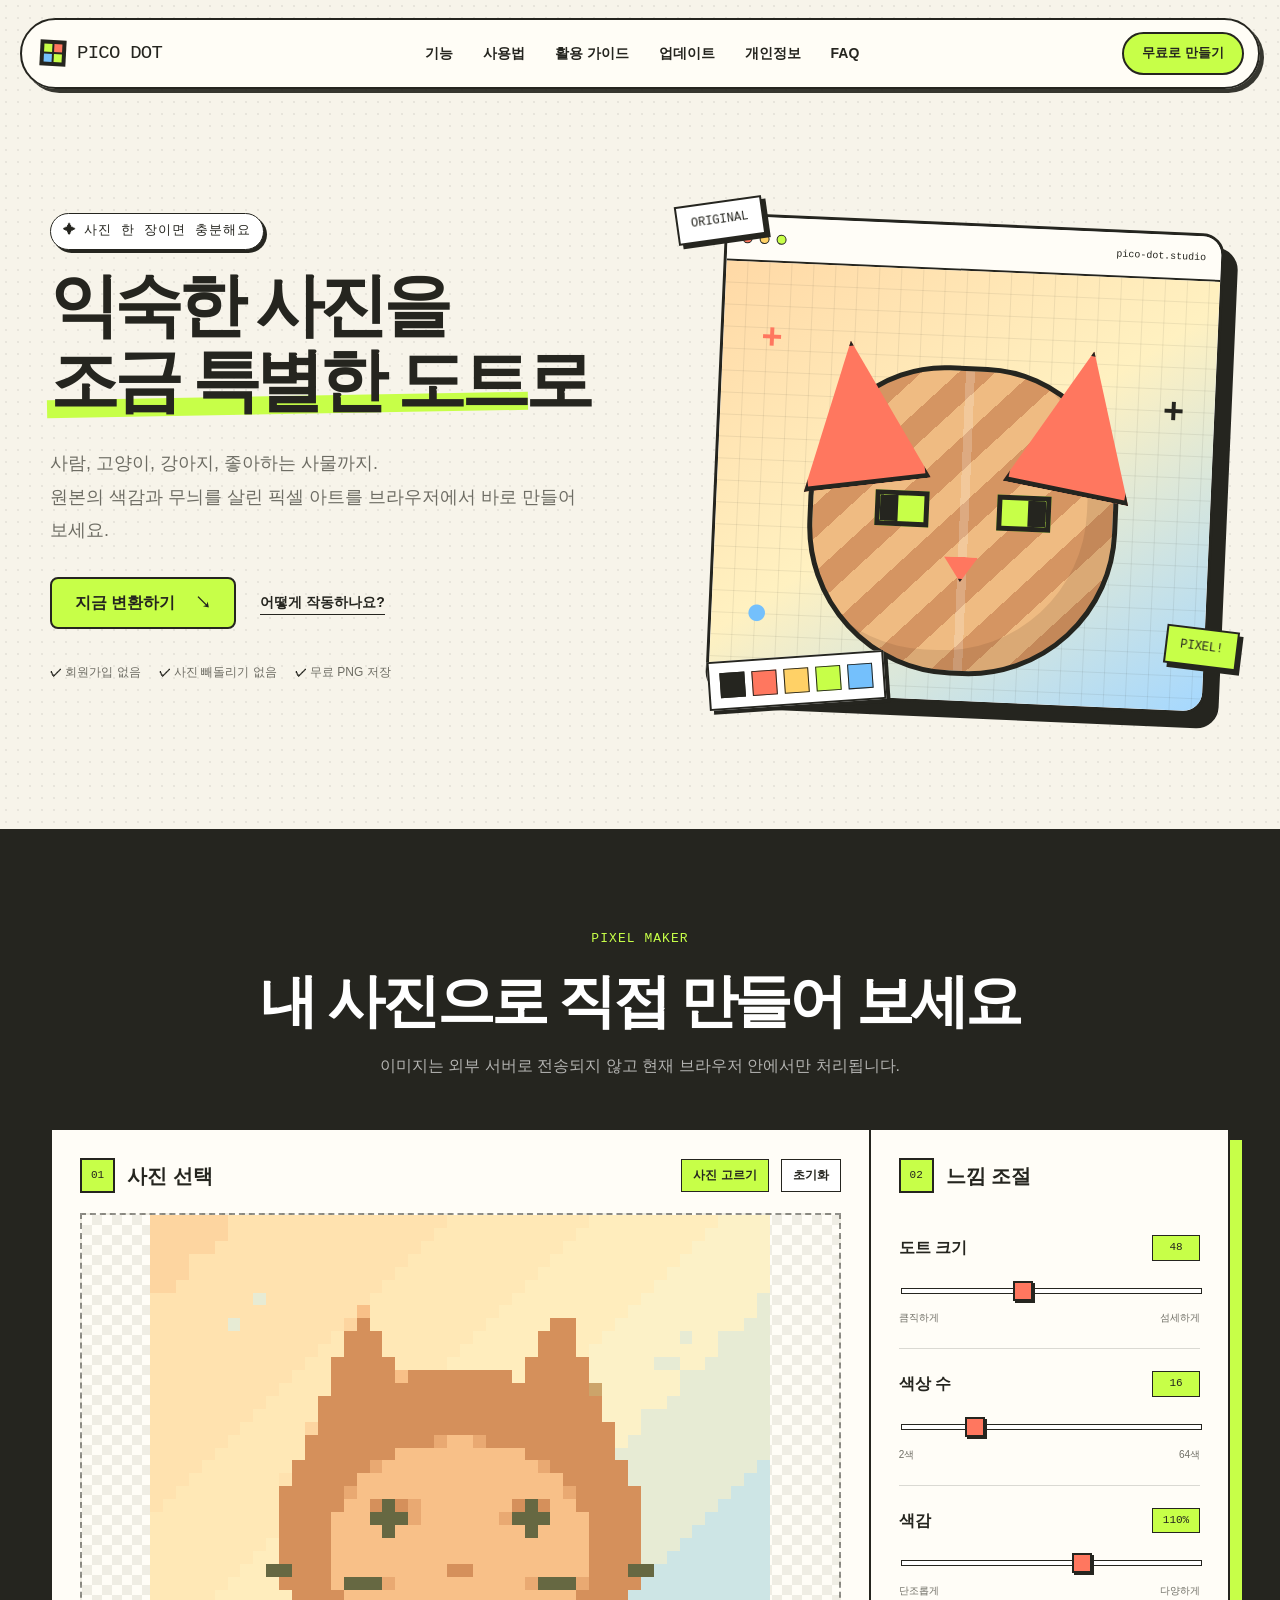
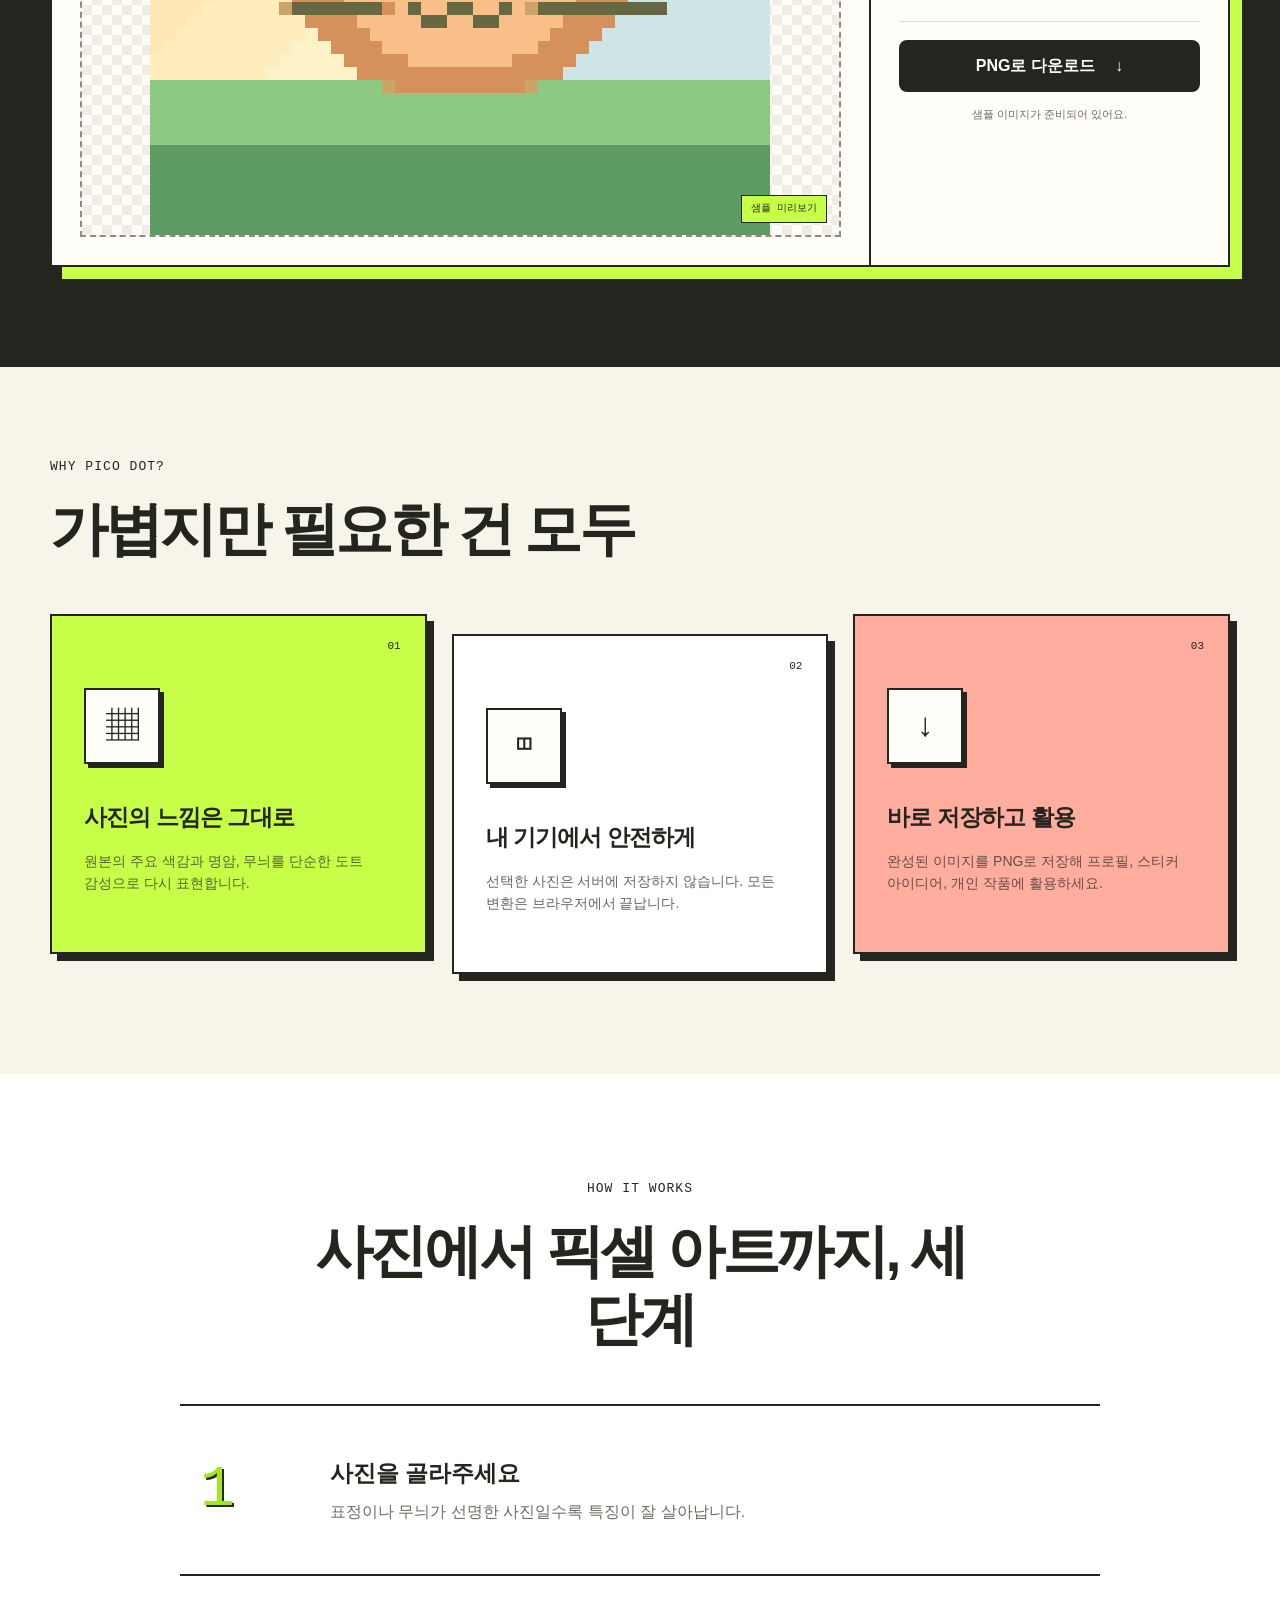
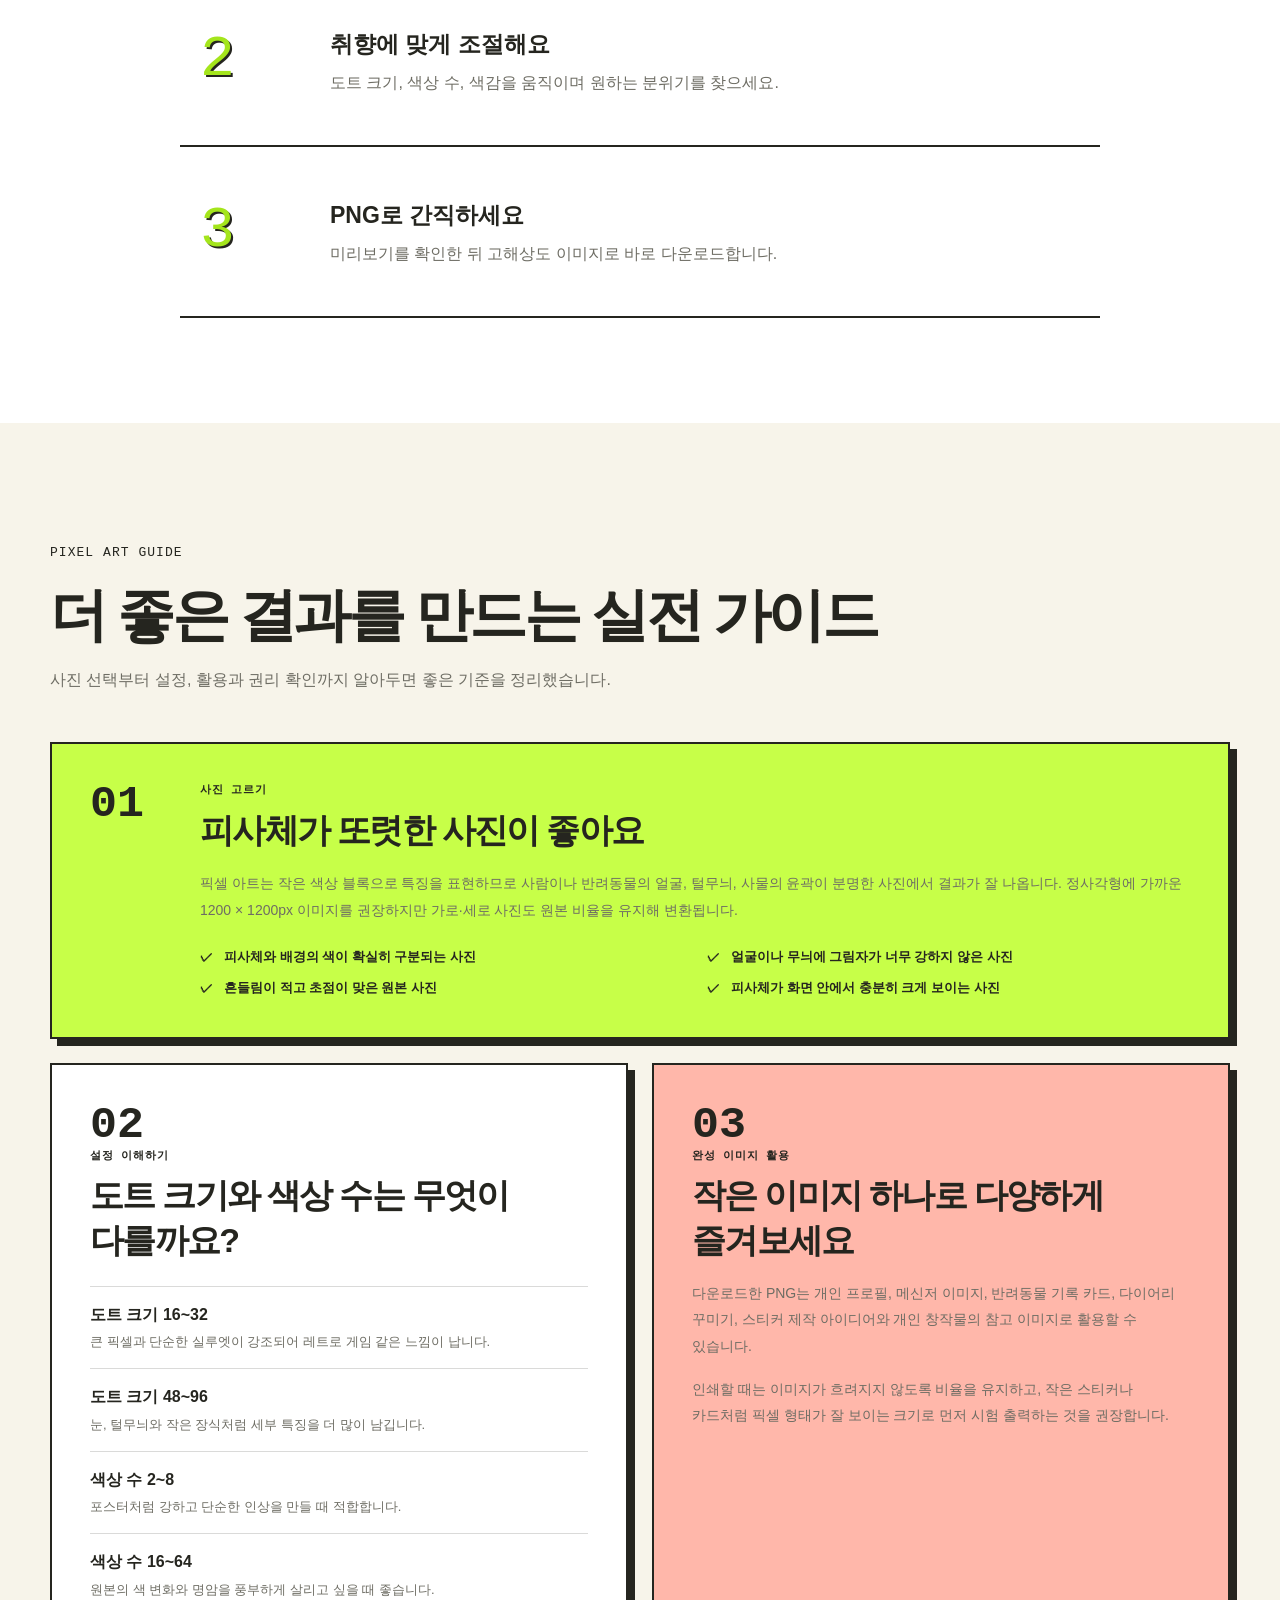
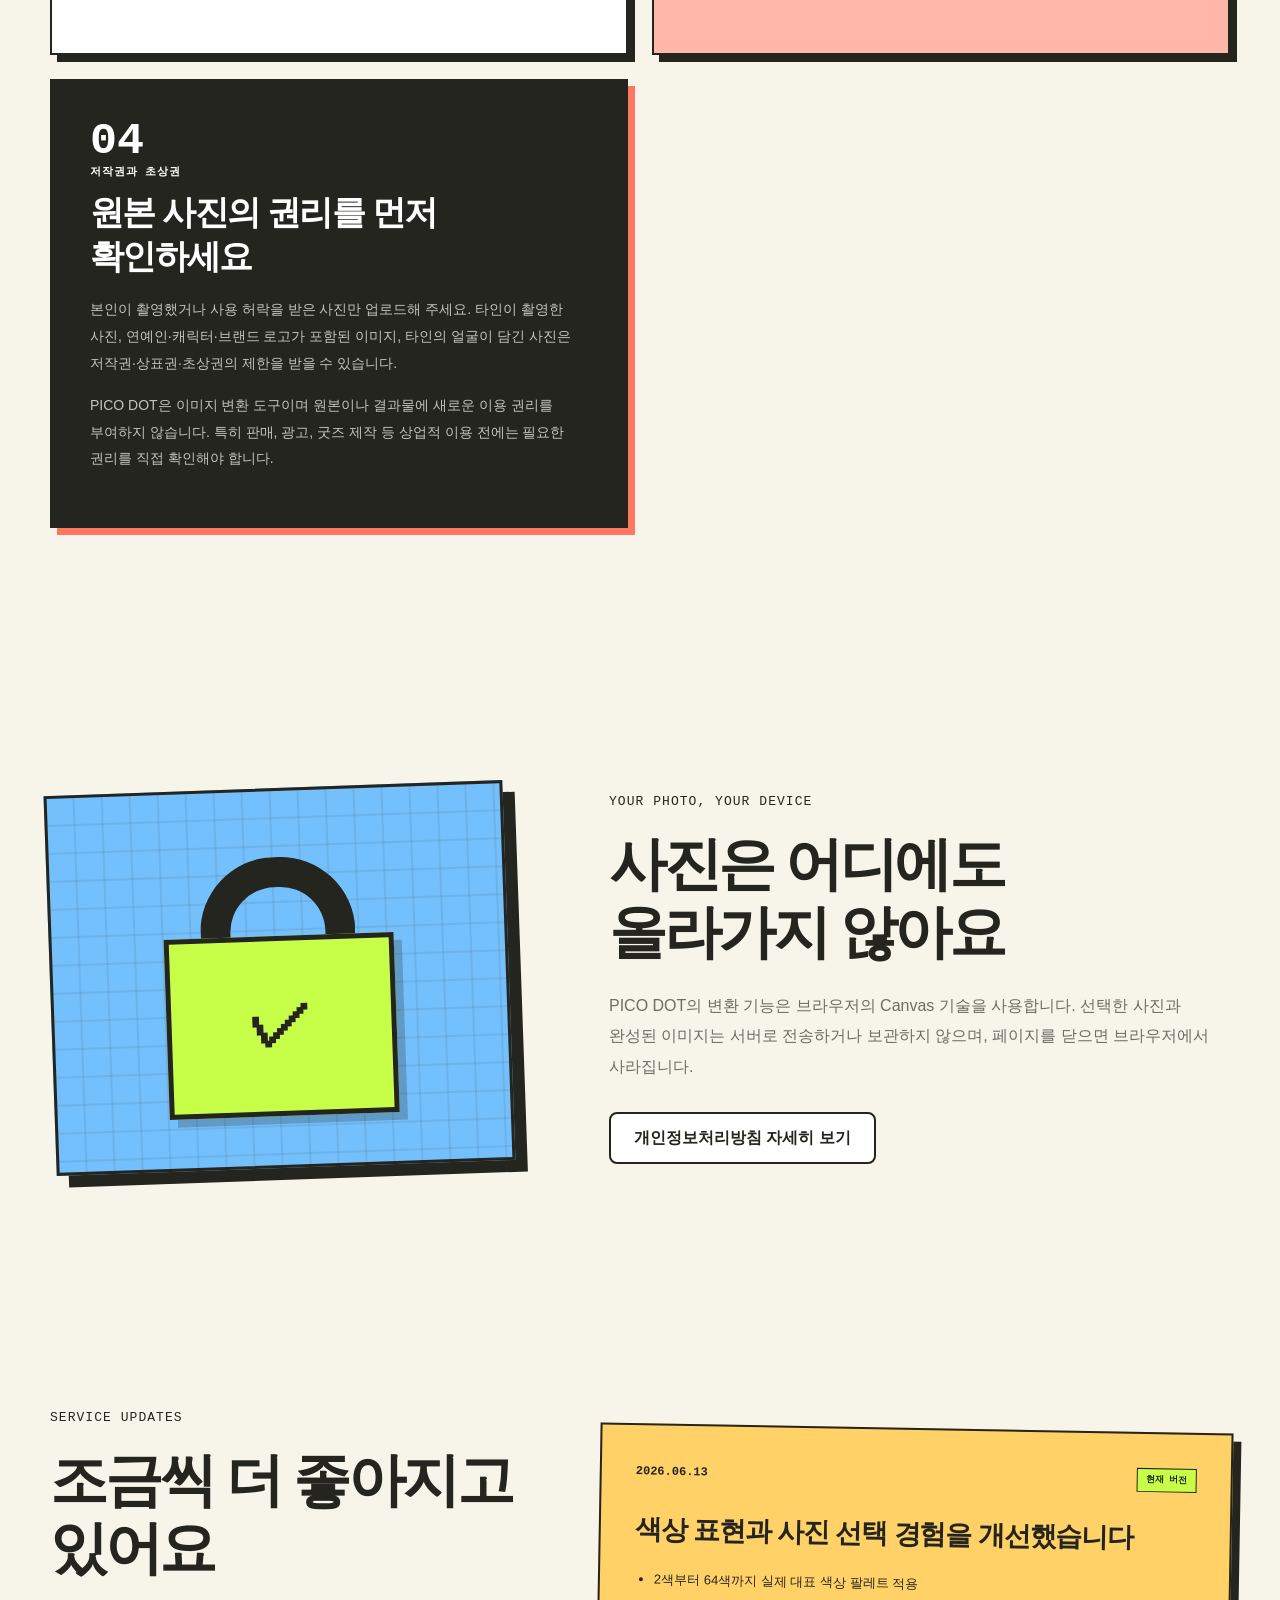
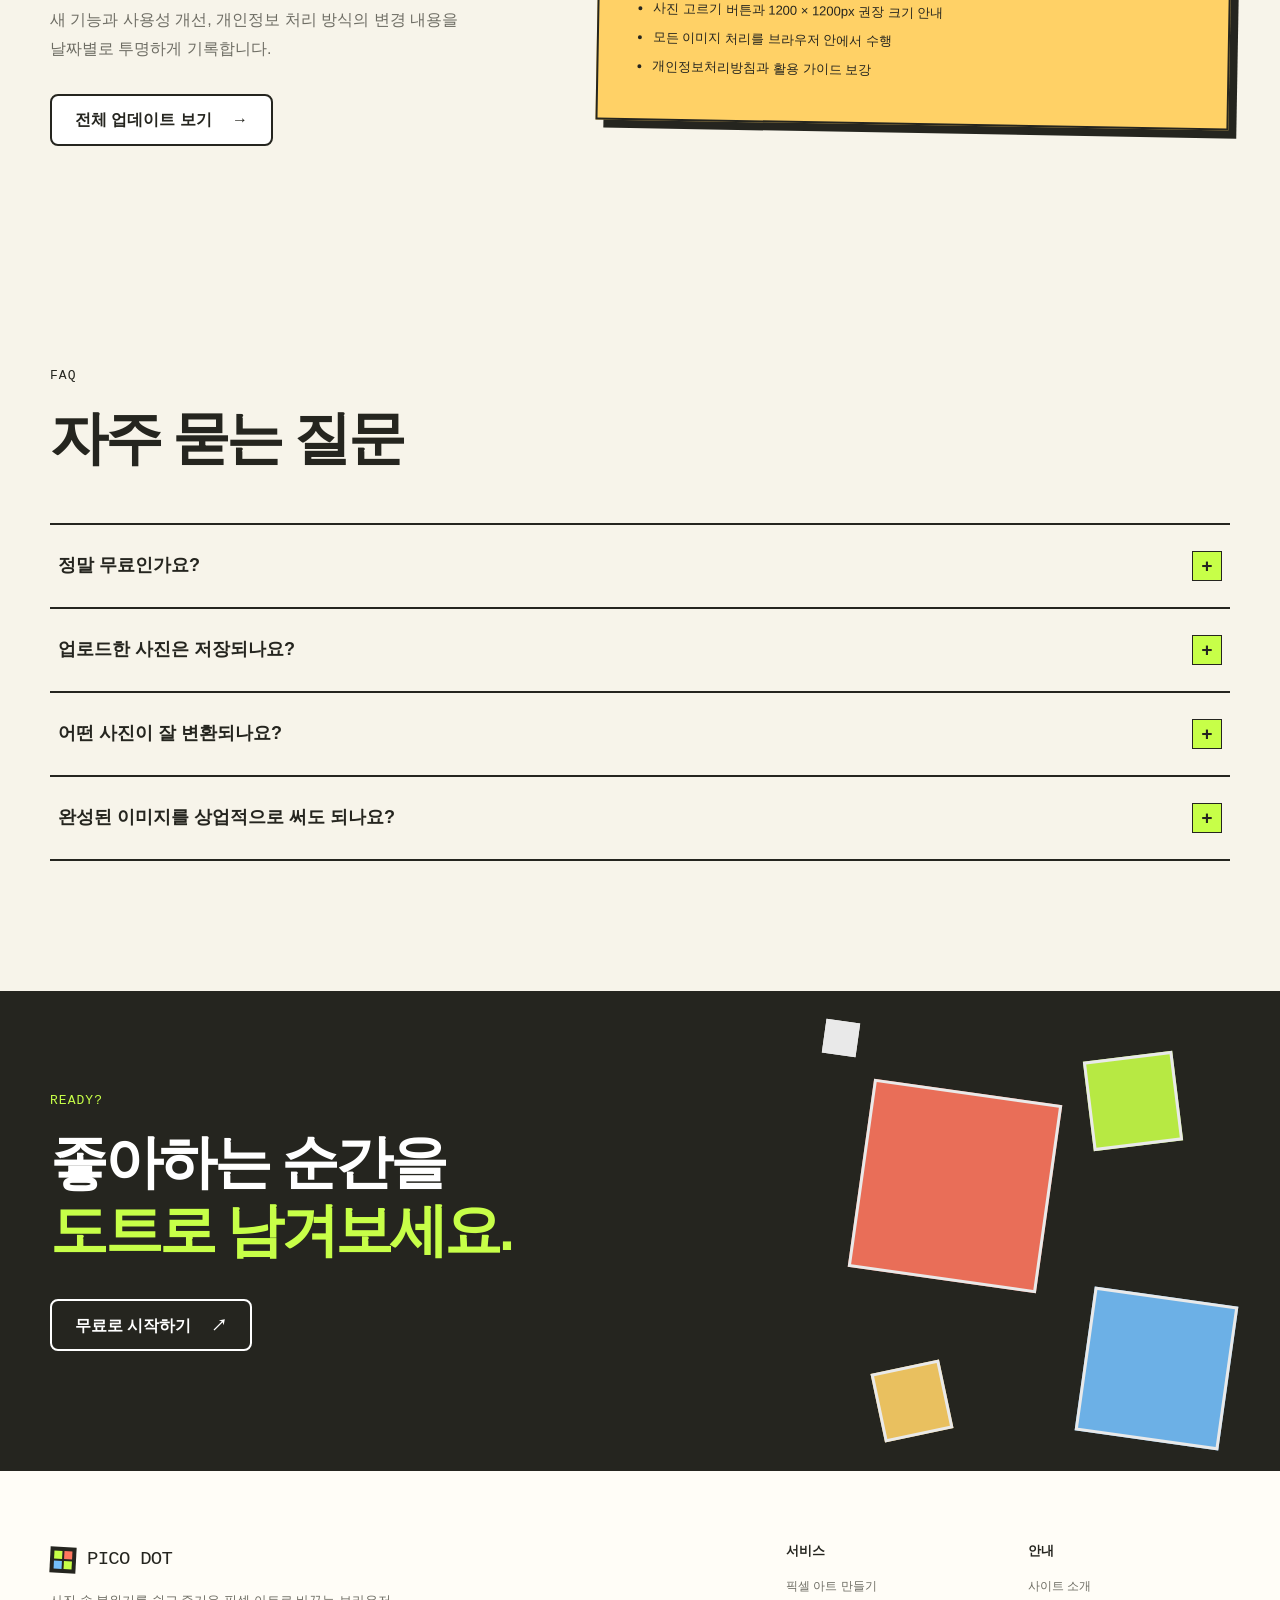
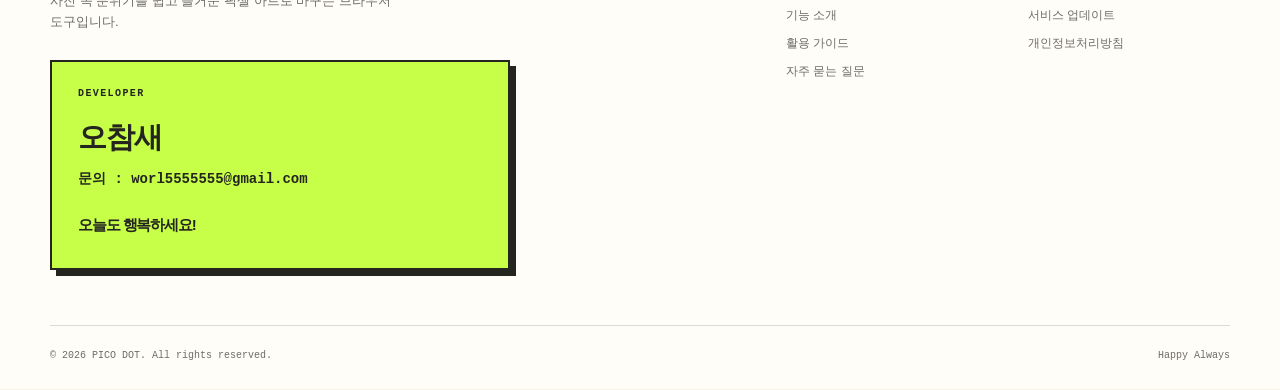
==== commit 97c2f2b1: "Prepare content and ads.txt for AdSense" ====
--- a/index.html
+++ b/index.html
@@ -68,6 +68,8 @@
       <nav class="desktop-nav" aria-label="주요 메뉴">
         <a href="#features">기능</a>
         <a href="#how-it-works">사용법</a>
+        <a href="#guide">활용 가이드</a>
+        <a href="#updates">업데이트</a>
         <a href="#privacy">개인정보</a>
         <a href="#faq">FAQ</a>
       </nav>
@@ -134,9 +136,9 @@
 
         </section>
 
-        <aside class="ad-shell section-shell" aria-label="광고">
+        <aside class="ad-shell section-shell" aria-label="광고" data-ad-container hidden>
             <span class="ad-label">ADVERTISEMENT</span>
-            <div class="ad-slot" data-ad-slot="home-mid">
+            <div class="ad-slot" data-ad-slot="home-top">
                 <strong>광고 영역</strong>
                 <span>콘텐츠와 구분되는 반응형 광고가 표시됩니다.</span>
             </div>
@@ -246,7 +248,7 @@
             </div>
         </section>
 
-        <aside class="ad-shell section-shell" aria-label="광고">
+        <aside class="ad-shell section-shell" aria-label="광고" data-ad-container hidden>
             <span class="ad-label">ADVERTISEMENT</span>
             <div class="ad-slot" data-ad-slot="home-mid">
                 <strong>광고 영역</strong>
@@ -309,6 +311,91 @@
                     </div>
                 </li>
             </ol>
+        </section>
+
+        <section class="guide-section section-shell" id="guide" aria-labelledby="guide-title">
+            <div class="section-heading align-left">
+                <p class="section-kicker">PIXEL ART GUIDE</p>
+                <h2 id="guide-title">더 좋은 결과를 만드는 실전 가이드</h2>
+                <p>사진 선택부터 설정, 활용과 권리 확인까지 알아두면 좋은 기준을 정리했습니다.</p>
+            </div>
+
+            <div class="guide-grid">
+                <article class="guide-card guide-card-wide">
+                    <span class="guide-number">01</span>
+                    <div>
+                        <p class="guide-label">사진 고르기</p>
+                        <h3>피사체가 또렷한 사진이 좋아요</h3>
+                        <p>
+                            픽셀 아트는 작은 색상 블록으로 특징을 표현하므로 사람이나 반려동물의
+                            얼굴, 털무늬, 사물의 윤곽이 분명한 사진에서 결과가 잘 나옵니다.
+                            정사각형에 가까운 1200 × 1200px 이미지를 권장하지만 가로·세로 사진도
+                            원본 비율을 유지해 변환됩니다.
+                        </p>
+                        <ul class="guide-checklist">
+                            <li>피사체와 배경의 색이 확실히 구분되는 사진</li>
+                            <li>얼굴이나 무늬에 그림자가 너무 강하지 않은 사진</li>
+                            <li>흔들림이 적고 초점이 맞은 원본 사진</li>
+                            <li>피사체가 화면 안에서 충분히 크게 보이는 사진</li>
+                        </ul>
+                    </div>
+                </article>
+
+                <article class="guide-card">
+                    <span class="guide-number">02</span>
+                    <p class="guide-label">설정 이해하기</p>
+                    <h3>도트 크기와 색상 수는 무엇이 다를까요?</h3>
+                    <dl class="setting-guide">
+                        <div>
+                            <dt>도트 크기 16~32</dt>
+                            <dd>큰 픽셀과 단순한 실루엣이 강조되어 레트로 게임 같은 느낌이 납니다.</dd>
+                        </div>
+                        <div>
+                            <dt>도트 크기 48~96</dt>
+                            <dd>눈, 털무늬와 작은 장식처럼 세부 특징을 더 많이 남깁니다.</dd>
+                        </div>
+                        <div>
+                            <dt>색상 수 2~8</dt>
+                            <dd>포스터처럼 강하고 단순한 인상을 만들 때 적합합니다.</dd>
+                        </div>
+                        <div>
+                            <dt>색상 수 16~64</dt>
+                            <dd>원본의 색 변화와 명암을 풍부하게 살리고 싶을 때 좋습니다.</dd>
+                        </div>
+                    </dl>
+                </article>
+
+                <article class="guide-card guide-card-coral">
+                    <span class="guide-number">03</span>
+                    <p class="guide-label">완성 이미지 활용</p>
+                    <h3>작은 이미지 하나로 다양하게 즐겨보세요</h3>
+                    <p>
+                        다운로드한 PNG는 개인 프로필, 메신저 이미지, 반려동물 기록 카드,
+                        다이어리 꾸미기, 스티커 제작 아이디어와 개인 창작물의 참고 이미지로
+                        활용할 수 있습니다.
+                    </p>
+                    <p>
+                        인쇄할 때는 이미지가 흐려지지 않도록 비율을 유지하고, 작은 스티커나
+                        카드처럼 픽셀 형태가 잘 보이는 크기로 먼저 시험 출력하는 것을 권장합니다.
+                    </p>
+                </article>
+
+                <article class="guide-card guide-card-dark">
+                    <span class="guide-number">04</span>
+                    <p class="guide-label">저작권과 초상권</p>
+                    <h3>원본 사진의 권리를 먼저 확인하세요</h3>
+                    <p>
+                        본인이 촬영했거나 사용 허락을 받은 사진만 업로드해 주세요. 타인이 촬영한
+                        사진, 연예인·캐릭터·브랜드 로고가 포함된 이미지, 타인의 얼굴이 담긴 사진은
+                        저작권·상표권·초상권의 제한을 받을 수 있습니다.
+                    </p>
+                    <p>
+                        PICO DOT은 이미지 변환 도구이며 원본이나 결과물에 새로운 이용 권리를
+                        부여하지 않습니다. 특히 판매, 광고, 굿즈 제작 등 상업적 이용 전에는
+                        필요한 권리를 직접 확인해야 합니다.
+                    </p>
+                </article>
+            </div>
         </section>
 
         <section class="privacy-highlight section-shell" id="privacy" aria-labelledby="privacy-title">
@@ -328,9 +415,34 @@
             </div>
         </section>
 
-        <aside class="ad-shell section-shell" aria-label="광고">
+        <section class="updates-preview section-shell" id="updates" aria-labelledby="updates-title">
+            <div>
+                <p class="section-kicker">SERVICE UPDATES</p>
+                <h2 id="updates-title">조금씩 더 좋아지고 있어요</h2>
+                <p>
+                    새 기능과 사용성 개선, 개인정보 처리 방식의 변경 내용을 날짜별로 투명하게
+                    기록합니다.
+                </p>
+                <a class="button button-outline" href="updates.html">전체 업데이트 보기 <span aria-hidden="true">→</span></a>
+            </div>
+            <article class="latest-update">
+                <div class="update-meta">
+                    <time datetime="2026-06-13">2026.06.13</time>
+                    <span>현재 버전</span>
+                </div>
+                <h3>색상 표현과 사진 선택 경험을 개선했습니다</h3>
+                <ul>
+                    <li>2색부터 64색까지 실제 대표 색상 팔레트 적용</li>
+                    <li>사진 고르기 버튼과 1200 × 1200px 권장 크기 안내</li>
+                    <li>모든 이미지 처리를 브라우저 안에서 수행</li>
+                    <li>개인정보처리방침과 활용 가이드 보강</li>
+                </ul>
+            </article>
+        </section>
+
+        <aside class="ad-shell section-shell" aria-label="광고" data-ad-container hidden>
             <span class="ad-label">ADVERTISEMENT</span>
-            <div class="ad-slot" data-ad-slot="home-mid">
+            <div class="ad-slot" data-ad-slot="home-bottom">
                 <strong>광고 영역</strong>
                 <span>콘텐츠와 구분되는 반응형 광고가 표시됩니다.</span>
             </div>
@@ -395,11 +507,13 @@
             <strong>서비스</strong>
             <a href="#pixel-maker">픽셀 아트 만들기</a>
             <a href="#features">기능 소개</a>
+            <a href="#guide">활용 가이드</a>
             <a href="#faq">자주 묻는 질문</a>
           </div>
           <div>
             <strong>안내</strong>
             <a href="about.html">사이트 소개</a>
+            <a href="updates.html">서비스 업데이트</a>
             <a href="privacy.html">개인정보처리방침</a>
           </div>
         </div>
--- a/assets/css/styles.css
+++ b/assets/css/styles.css
@@ -66,6 +66,10 @@
   color: inherit;
 }
 
+[hidden] {
+  display: none !important;
+}
+
 .skip-link {
   position: fixed;
   top: 10px;
@@ -955,6 +959,126 @@
   color: var(--muted);
 }
 
+.guide-section {
+  padding-top: 120px;
+  padding-bottom: 130px;
+}
+
+.guide-section .section-heading > p:last-child {
+  max-width: 620px;
+}
+
+.guide-grid {
+  display: grid;
+  grid-template-columns: repeat(2, minmax(0, 1fr));
+  gap: 24px;
+}
+
+.guide-card {
+  position: relative;
+  padding: 38px;
+  border: 2px solid var(--ink);
+  background: var(--white);
+  box-shadow: 7px 7px 0 var(--ink);
+}
+
+.guide-card-wide {
+  display: grid;
+  grid-column: 1 / -1;
+  grid-template-columns: 90px 1fr;
+  background: var(--lime);
+  gap: 20px;
+}
+
+.guide-card-coral {
+  background: #ffb7aa;
+}
+
+.guide-card-dark {
+  color: var(--white);
+  background: var(--ink);
+  box-shadow: 7px 7px 0 var(--coral);
+}
+
+.guide-number {
+  font-family: var(--font-mono);
+  font-size: 45px;
+  font-weight: 700;
+  line-height: 1;
+}
+
+.guide-label {
+  margin: 0 0 8px;
+  font-family: var(--font-mono);
+  font-size: 11px;
+  font-weight: 700;
+  letter-spacing: 0.08em;
+}
+
+.guide-card h3 {
+  margin: 0 0 18px;
+  font-size: clamp(24px, 2.7vw, 34px);
+  letter-spacing: -0.05em;
+  line-height: 1.3;
+}
+
+.guide-card > p:not(.guide-label),
+.guide-card > div > p:not(.guide-label) {
+  margin: 0 0 16px;
+  color: var(--muted);
+  font-size: 14px;
+  line-height: 1.9;
+}
+
+.guide-card-dark > p:not(.guide-label) {
+  color: rgba(255, 255, 255, 0.72);
+}
+
+.guide-checklist {
+  display: grid;
+  grid-template-columns: repeat(2, minmax(0, 1fr));
+  margin: 24px 0 0;
+  padding: 0;
+  gap: 10px 24px;
+  list-style: none;
+}
+
+.guide-checklist li {
+  position: relative;
+  padding-left: 24px;
+  font-size: 13px;
+  font-weight: 700;
+}
+
+.guide-checklist li::before {
+  position: absolute;
+  top: 1px;
+  left: 0;
+  content: "✓";
+  font-family: var(--font-mono);
+  font-weight: 900;
+}
+
+.setting-guide {
+  margin: 24px 0 0;
+}
+
+.setting-guide > div {
+  padding: 15px 0;
+  border-top: 1px solid var(--soft-line);
+}
+
+.setting-guide dt {
+  margin-bottom: 5px;
+  font-weight: 900;
+}
+
+.setting-guide dd {
+  margin: 0;
+  color: var(--muted);
+  font-size: 13px;
+}
+
 .privacy-highlight {
   display: grid;
   grid-template-columns: 0.85fr 1.15fr;
@@ -1012,6 +1136,81 @@
   line-height: 1.9;
 }
 
+.updates-preview {
+  display: grid;
+  grid-template-columns: 0.85fr 1.15fr;
+  align-items: center;
+  padding-top: 110px;
+  padding-bottom: 120px;
+  gap: 80px;
+}
+
+.updates-preview h2 {
+  margin: 0;
+  font-size: clamp(36px, 4.5vw, 58px);
+  font-weight: 900;
+  letter-spacing: -0.06em;
+  line-height: 1.18;
+}
+
+.updates-preview > div > p:not(.section-kicker) {
+  margin: 22px 0 30px;
+  color: var(--muted);
+  line-height: 1.85;
+}
+
+.latest-update {
+  padding: 34px;
+  border: 2px solid var(--ink);
+  background: var(--yellow);
+  box-shadow: 8px 8px 0 var(--ink);
+  transform: rotate(1deg);
+}
+
+.update-meta,
+.update-entry-heading {
+  display: flex;
+  align-items: center;
+  justify-content: space-between;
+  gap: 20px;
+}
+
+.update-meta time,
+.update-entry-heading time {
+  font-family: var(--font-mono);
+  font-size: 12px;
+  font-weight: 700;
+}
+
+.update-meta span,
+.update-entry-heading span {
+  padding: 4px 8px;
+  border: 1px solid var(--ink);
+  background: var(--lime);
+  font-family: var(--font-mono);
+  font-size: 9px;
+  font-weight: 700;
+}
+
+.latest-update h3 {
+  margin: 28px 0 20px;
+  font-size: 27px;
+  letter-spacing: -0.04em;
+  line-height: 1.4;
+}
+
+.latest-update ul,
+.update-entry ul {
+  margin: 0;
+  padding-left: 20px;
+}
+
+.latest-update li,
+.update-entry li {
+  margin: 8px 0;
+  font-size: 13px;
+}
+
 .faq {
   padding-top: 100px;
   padding-bottom: 130px;
@@ -1310,6 +1509,25 @@
   font-size: 14px;
 }
 
+.updates-document .document-lead {
+  padding-bottom: 30px;
+  border-bottom: 2px solid var(--ink);
+}
+
+.update-entry-heading {
+  margin-bottom: 18px;
+}
+
+.update-entry h2 {
+  font-size: 27px;
+  letter-spacing: -0.04em;
+}
+
+.update-entry li {
+  color: var(--muted);
+  line-height: 1.75;
+}
+
 .document-footer {
   display: flex;
   justify-content: space-between;
@@ -1389,6 +1607,19 @@
     gap: 70px;
   }
 
+  .guide-grid {
+    grid-template-columns: 1fr;
+  }
+
+  .guide-card-wide {
+    grid-column: auto;
+  }
+
+  .updates-preview {
+    grid-template-columns: 1fr;
+    gap: 50px;
+  }
+
   .privacy-visual {
     width: min(100%, 500px);
     margin: 0 auto;
@@ -1550,6 +1781,7 @@
   }
 
   .features,
+  .guide-section,
   .faq {
     padding-top: 75px;
     padding-bottom: 85px;
@@ -1570,6 +1802,22 @@
 
   .steps-list p {
     font-size: 13px;
+  }
+
+  .guide-card,
+  .guide-card-wide {
+    display: block;
+    padding: 25px;
+  }
+
+  .guide-number {
+    display: block;
+    margin-bottom: 28px;
+    font-size: 36px;
+  }
+
+  .guide-checklist {
+    grid-template-columns: 1fr;
   }
 
   .privacy-highlight {
@@ -1599,6 +1847,15 @@
     font-size: 15px;
   }
 
+  .updates-preview {
+    padding-top: 80px;
+    padding-bottom: 90px;
+  }
+
+  .latest-update {
+    padding: 25px;
+  }
+
   .final-cta {
     min-height: 500px;
     padding-top: 85px;
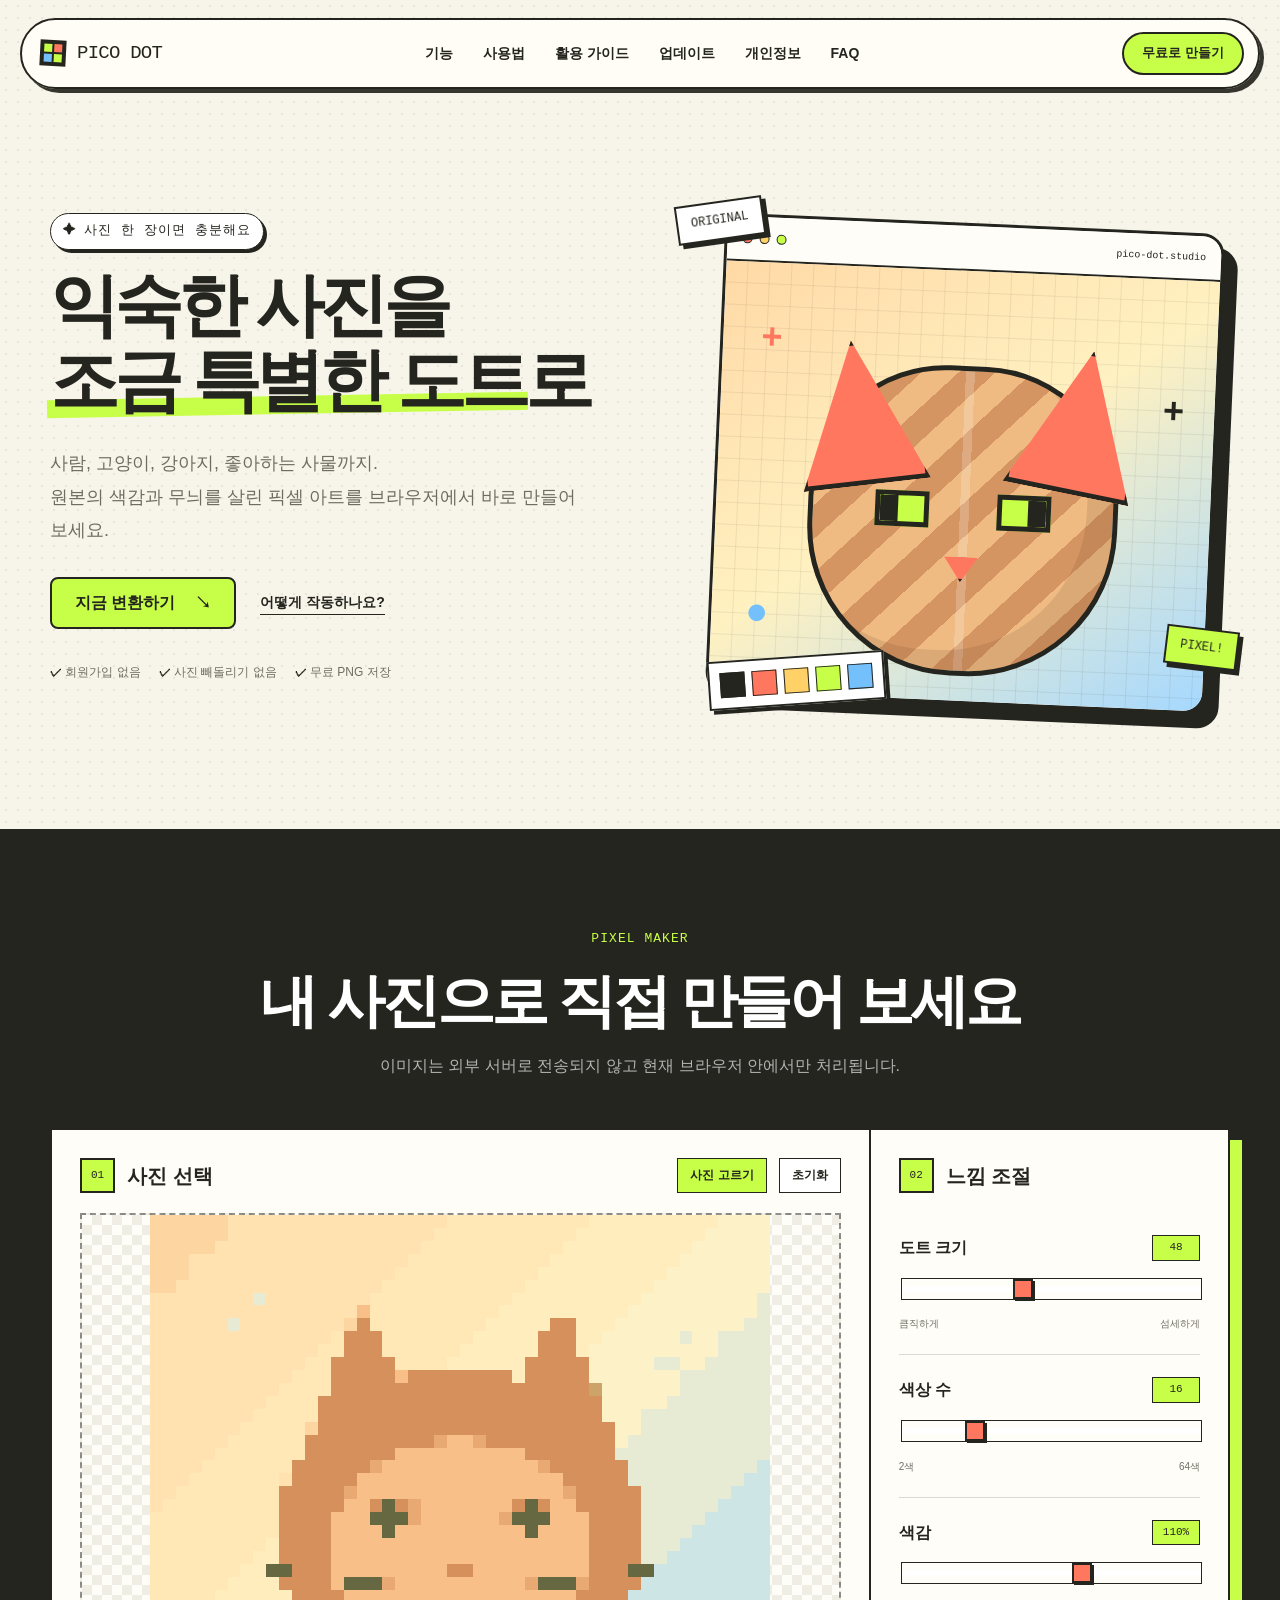
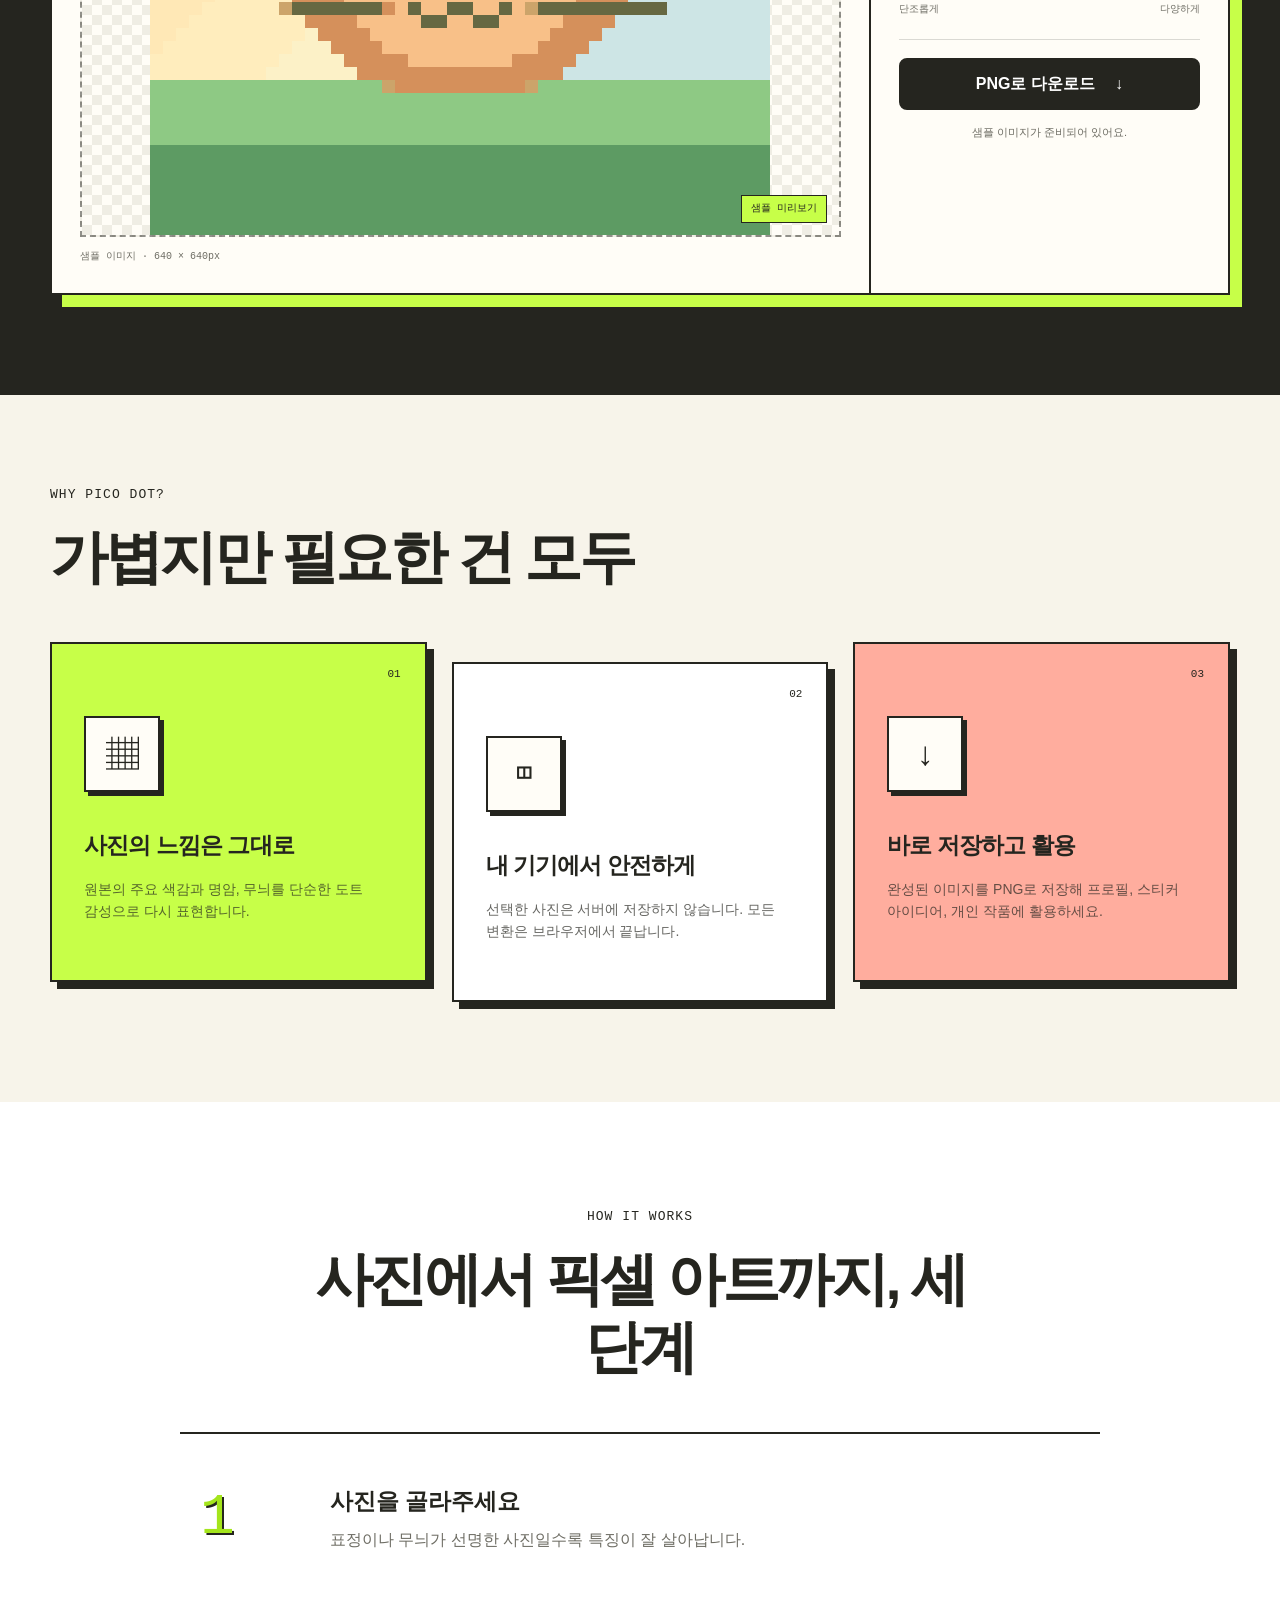
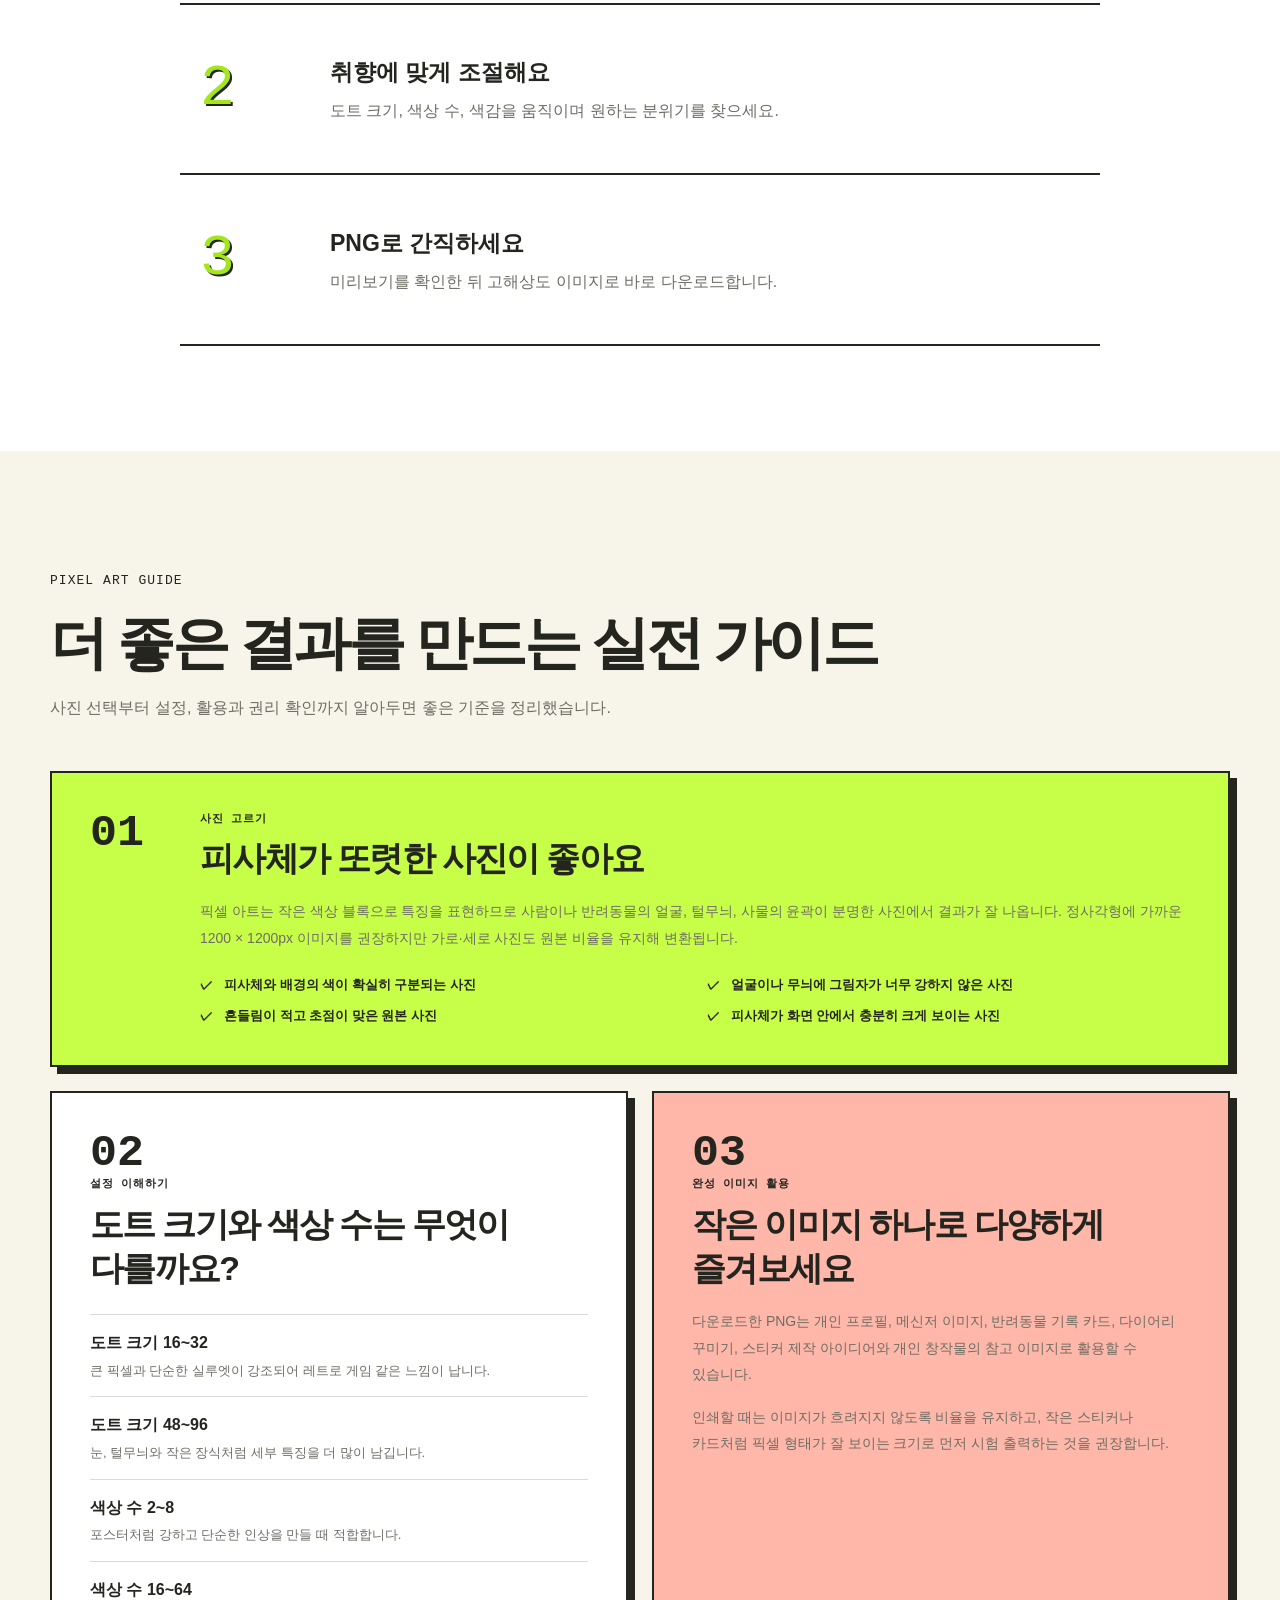
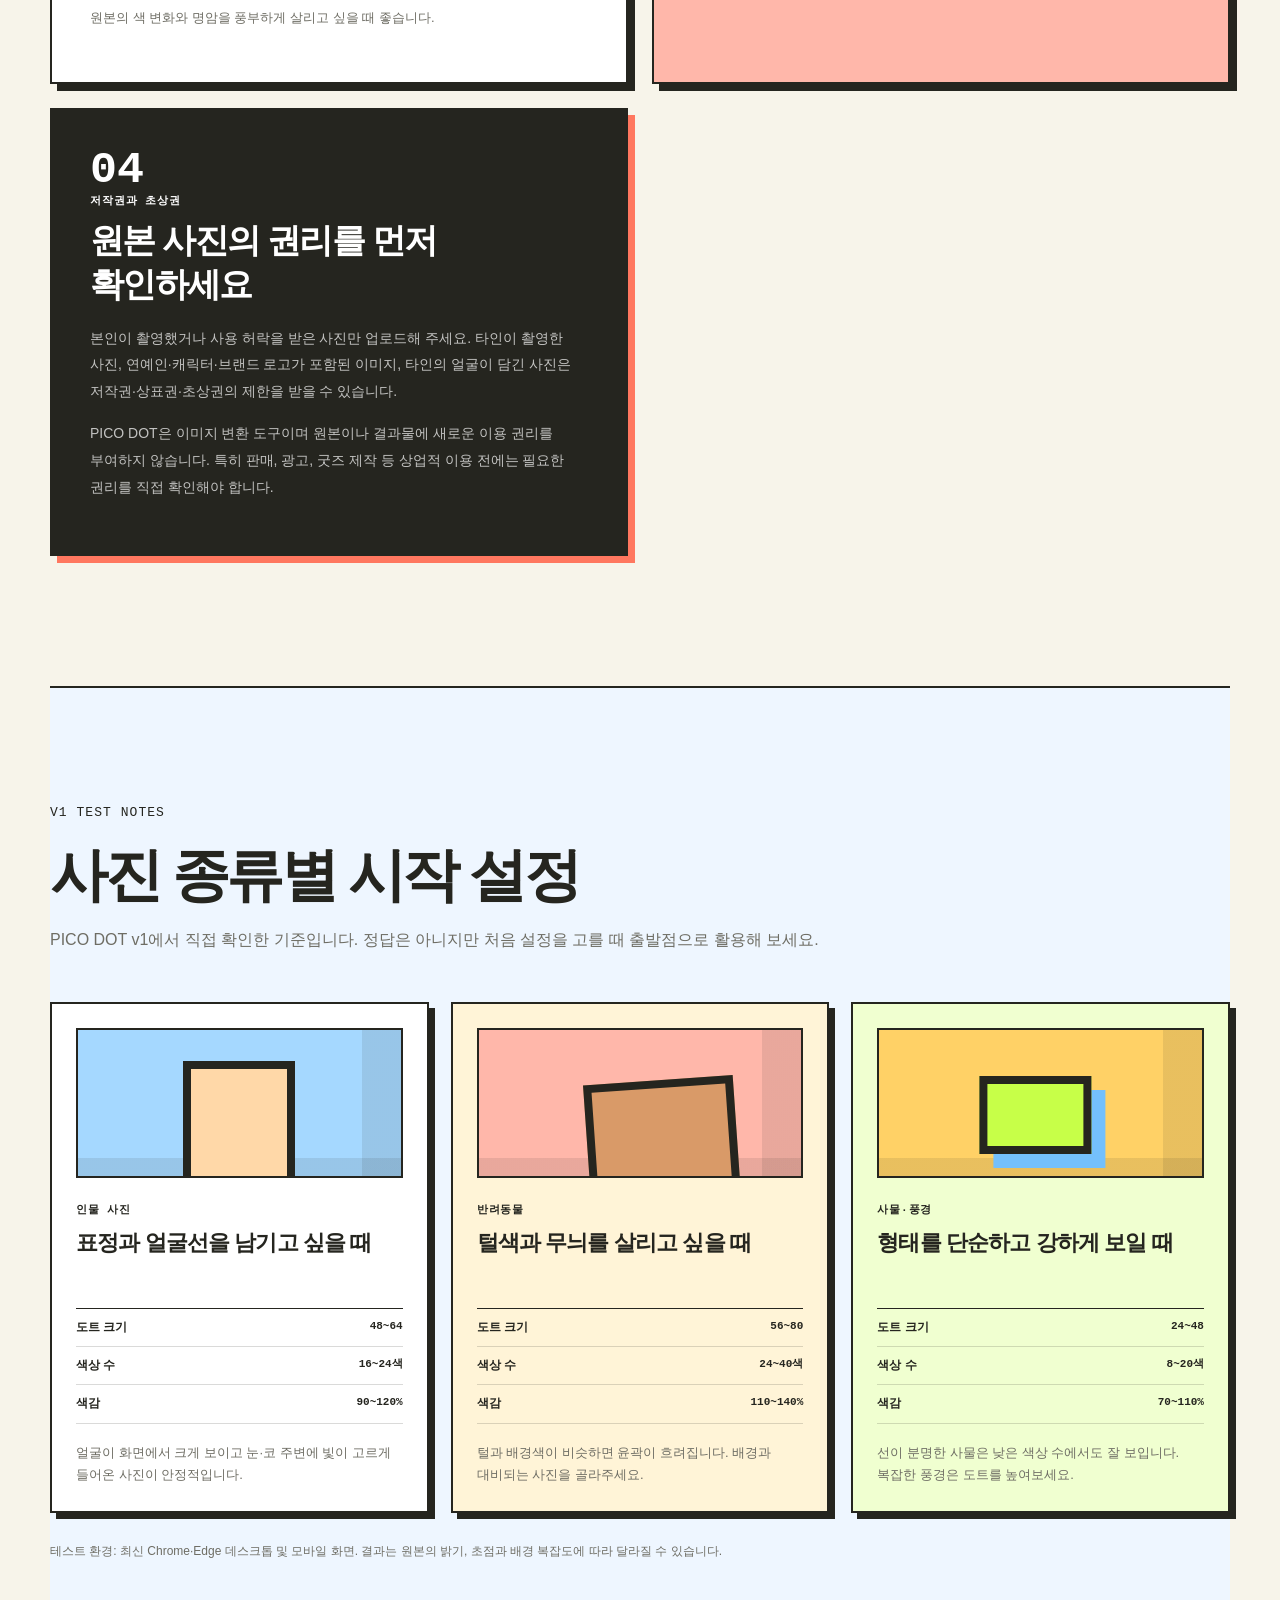
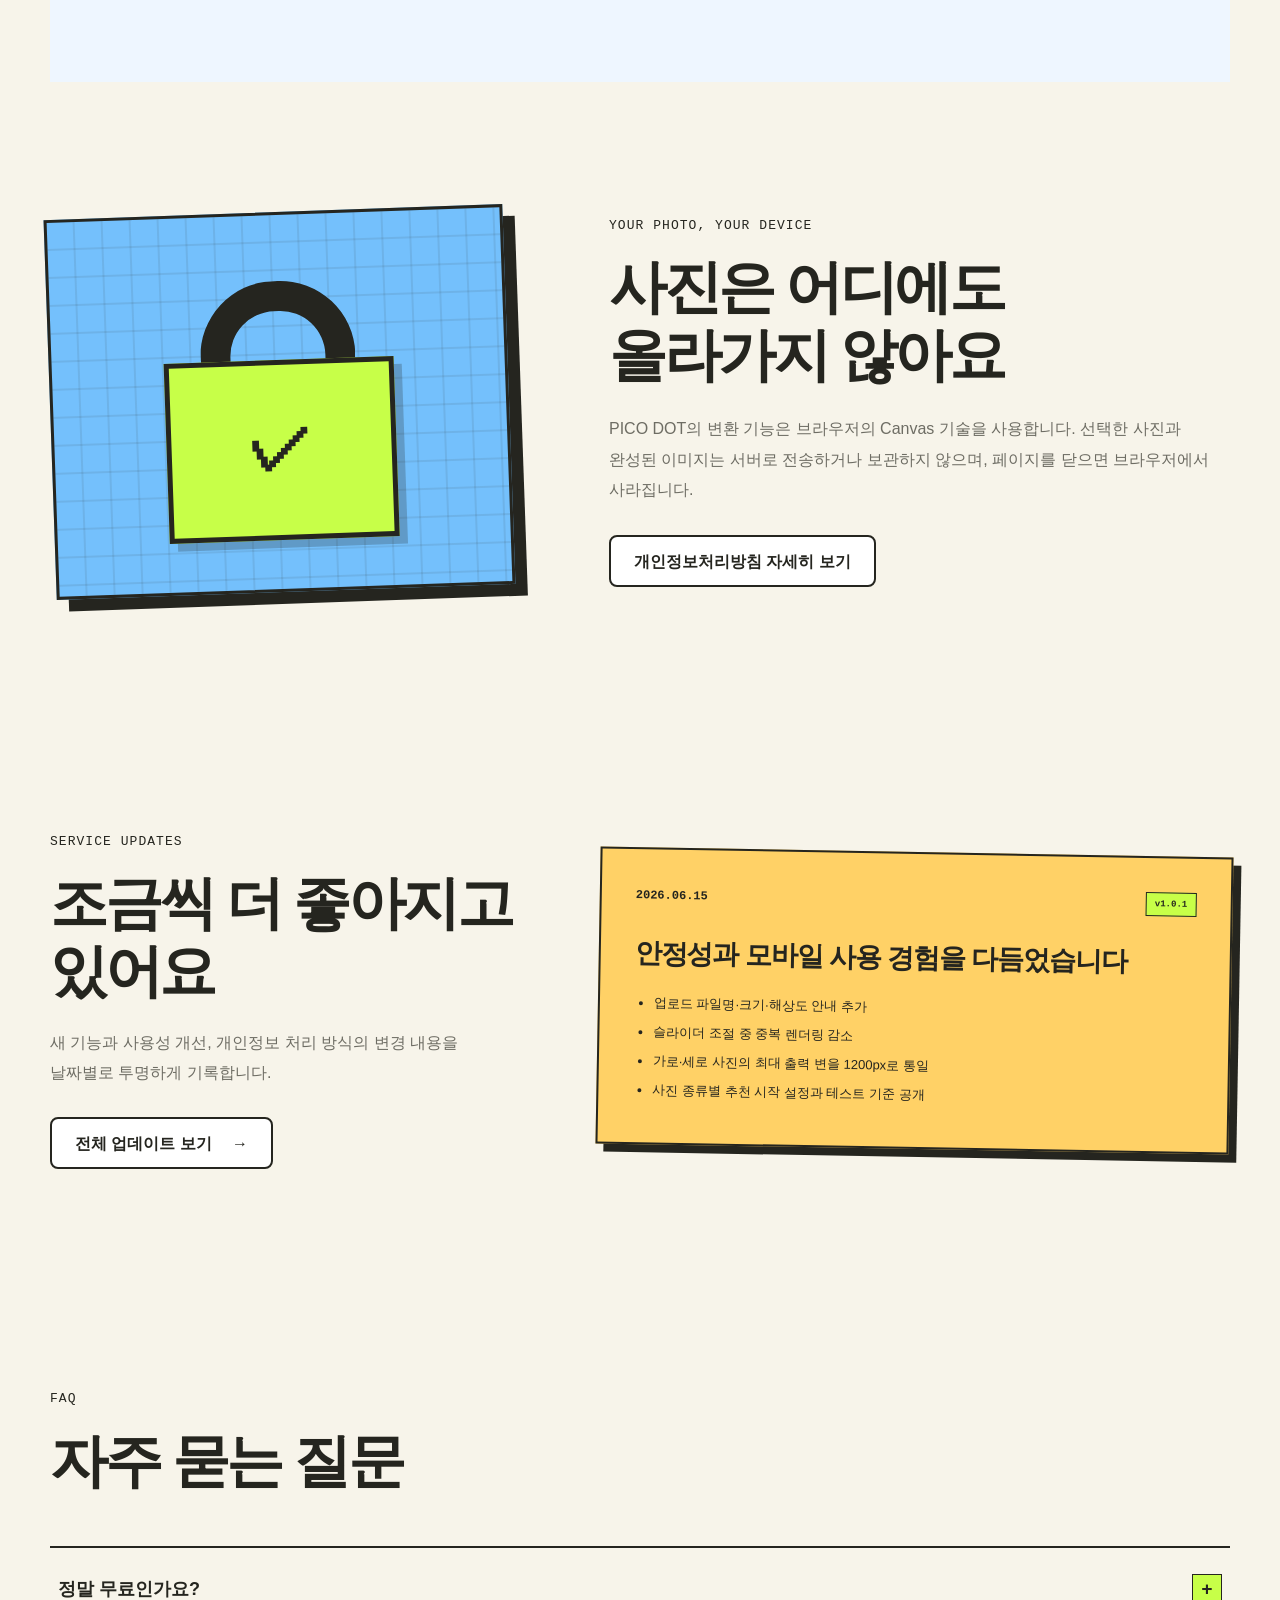
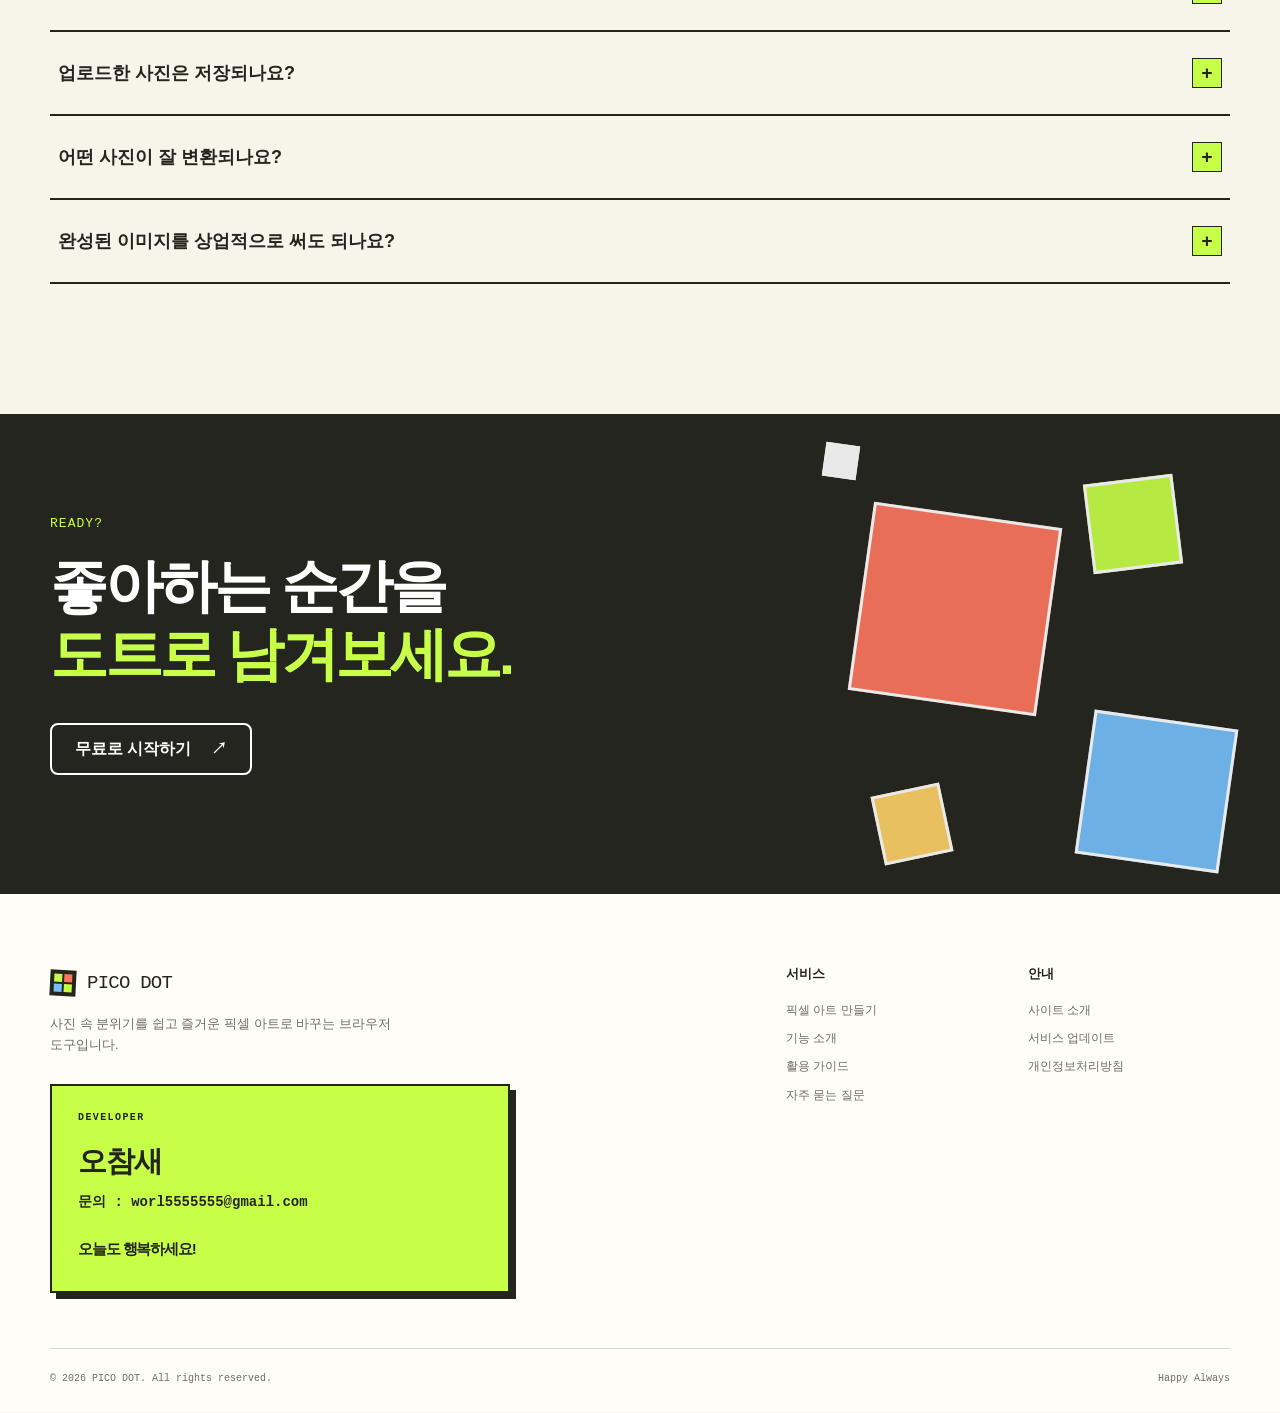
==== commit b92ffcc0: "Release PICO DOT v1.0.1" ====
--- a/index.html
+++ b/index.html
@@ -13,21 +13,27 @@
       content="픽셀아트, 도트그림, 사진 픽셀 변환, 도트 이미지, 고양이 픽셀아트, 무료 이미지 변환"
     >
     <meta name="robots" content="index, follow, max-image-preview:large">
+    <link rel="canonical" href="https://picodot.net/">
     <meta property="og:type" content="website">
     <meta property="og:locale" content="ko_KR">
+    <meta property="og:site_name" content="PICO DOT">
+    <meta property="og:url" content="https://picodot.net/">
     <meta property="og:title" content="PICO DOT - 사진을 나만의 픽셀 아트로">
     <meta
       property="og:description"
       content="사진 한 장으로 색감과 무늬를 살린 도트 스타일 픽셀 아트를 만들어 보세요."
     >
-    <meta property="og:image" content="assets/images/og-preview.svg">
+    <meta property="og:image" content="https://picodot.net/assets/images/og-preview.svg">
+    <meta property="og:image:width" content="1200">
+    <meta property="og:image:height" content="630">
+    <meta property="og:image:alt" content="PICO DOT 사진 픽셀 아트 변환 서비스">
     <meta name="twitter:card" content="summary_large_image">
     <meta name="twitter:title" content="PICO DOT - 사진을 나만의 픽셀 아트로">
     <meta
       name="twitter:description"
       content="설치 없이 브라우저에서 사진을 픽셀 아트로 바꾸고 바로 다운로드하세요."
     >
-    <meta name="twitter:image" content="assets/images/og-preview.svg">
+    <meta name="twitter:image" content="https://picodot.net/assets/images/og-preview.svg">
     <title>PICO DOT | 사진을 무료 픽셀 아트로 변환</title>
     <link rel="icon" href="assets/images/favicon.svg" type="image/svg+xml">
     <link rel="stylesheet" href="assets/css/styles.css">
@@ -36,6 +42,7 @@
         "@context": "https://schema.org",
         "@type": "WebApplication",
         "name": "PICO DOT",
+        "url": "https://picodot.net/",
         "applicationCategory": "DesignApplication",
         "operatingSystem": "Any",
         "inLanguage": "ko",
@@ -182,6 +189,9 @@
                         <canvas data-output-canvas aria-label="변환된 픽셀 아트 미리보기"></canvas>
                         <div class="canvas-badge" data-canvas-badge>샘플 미리보기</div>
                     </div>
+                    <p class="file-summary" data-file-summary aria-live="polite">
+                        샘플 이미지 · 640 × 640px
+                    </p>
                 </div>
 
                 <aside class="control-panel" aria-label="픽셀 아트 설정">
@@ -398,6 +408,62 @@
             </div>
         </section>
 
+        <section class="test-notes section-shell" aria-labelledby="test-notes-title">
+            <div class="section-heading align-left">
+                <p class="section-kicker">V1 TEST NOTES</p>
+                <h2 id="test-notes-title">사진 종류별 시작 설정</h2>
+                <p>
+                    PICO DOT v1에서 직접 확인한 기준입니다. 정답은 아니지만 처음 설정을 고를 때
+                    출발점으로 활용해 보세요.
+                </p>
+            </div>
+            <div class="test-note-grid">
+                <article class="test-note-card">
+                    <div class="test-note-art test-note-portrait" aria-hidden="true">
+                        <span></span>
+                    </div>
+                    <p class="guide-label">인물 사진</p>
+                    <h3>표정과 얼굴선을 남기고 싶을 때</h3>
+                    <dl>
+                        <div><dt>도트 크기</dt><dd>48~64</dd></div>
+                        <div><dt>색상 수</dt><dd>16~24색</dd></div>
+                        <div><dt>색감</dt><dd>90~120%</dd></div>
+                    </dl>
+                    <p>얼굴이 화면에서 크게 보이고 눈·코 주변에 빛이 고르게 들어온 사진이 안정적입니다.</p>
+                </article>
+                <article class="test-note-card">
+                    <div class="test-note-art test-note-pet" aria-hidden="true">
+                        <span></span>
+                    </div>
+                    <p class="guide-label">반려동물</p>
+                    <h3>털색과 무늬를 살리고 싶을 때</h3>
+                    <dl>
+                        <div><dt>도트 크기</dt><dd>56~80</dd></div>
+                        <div><dt>색상 수</dt><dd>24~40색</dd></div>
+                        <div><dt>색감</dt><dd>110~140%</dd></div>
+                    </dl>
+                    <p>털과 배경색이 비슷하면 윤곽이 흐려집니다. 배경과 대비되는 사진을 골라주세요.</p>
+                </article>
+                <article class="test-note-card">
+                    <div class="test-note-art test-note-object" aria-hidden="true">
+                        <span></span>
+                    </div>
+                    <p class="guide-label">사물·풍경</p>
+                    <h3>형태를 단순하고 강하게 보일 때</h3>
+                    <dl>
+                        <div><dt>도트 크기</dt><dd>24~48</dd></div>
+                        <div><dt>색상 수</dt><dd>8~20색</dd></div>
+                        <div><dt>색감</dt><dd>70~110%</dd></div>
+                    </dl>
+                    <p>선이 분명한 사물은 낮은 색상 수에서도 잘 보입니다. 복잡한 풍경은 도트를 높여보세요.</p>
+                </article>
+            </div>
+            <p class="test-note-footnote">
+                테스트 환경: 최신 Chrome·Edge 데스크톱 및 모바일 화면. 결과는 원본의 밝기,
+                초점과 배경 복잡도에 따라 달라질 수 있습니다.
+            </p>
+        </section>
+
         <section class="privacy-highlight section-shell" id="privacy" aria-labelledby="privacy-title">
             <div class="privacy-visual" aria-hidden="true">
                 <span class="lock-top"></span>
@@ -427,15 +493,15 @@
             </div>
             <article class="latest-update">
                 <div class="update-meta">
-                    <time datetime="2026-06-13">2026.06.13</time>
-                    <span>현재 버전</span>
+                    <time datetime="2026-06-15">2026.06.15</time>
+                    <span>v1.0.1</span>
                 </div>
-                <h3>색상 표현과 사진 선택 경험을 개선했습니다</h3>
+                <h3>안정성과 모바일 사용 경험을 다듬었습니다</h3>
                 <ul>
-                    <li>2색부터 64색까지 실제 대표 색상 팔레트 적용</li>
-                    <li>사진 고르기 버튼과 1200 × 1200px 권장 크기 안내</li>
-                    <li>모든 이미지 처리를 브라우저 안에서 수행</li>
-                    <li>개인정보처리방침과 활용 가이드 보강</li>
+                    <li>업로드 파일명·크기·해상도 안내 추가</li>
+                    <li>슬라이더 조절 중 중복 렌더링 감소</li>
+                    <li>가로·세로 사진의 최대 출력 변을 1200px로 통일</li>
+                    <li>사진 종류별 추천 시작 설정과 테스트 기준 공개</li>
                 </ul>
             </article>
         </section>
--- a/assets/css/styles.css
+++ b/assets/css/styles.css
@@ -617,7 +617,8 @@
 }
 
 .small-button {
-  padding: 6px 11px;
+  min-height: 34px;
+  padding: 7px 12px;
   border: 1.5px solid var(--ink);
   background: var(--white);
   font-size: 12px;
@@ -728,6 +729,15 @@
   font-size: 10px;
 }
 
+.file-summary {
+  margin: 12px 0 0;
+  overflow-wrap: anywhere;
+  color: var(--muted);
+  font-family: var(--font-mono);
+  font-size: 10px;
+  line-height: 1.6;
+}
+
 .control-group {
   padding: 22px 0;
   border-bottom: 1px solid var(--soft-line);
@@ -756,12 +766,20 @@
 
 input[type="range"] {
   width: 100%;
-  height: 6px;
+  height: 22px;
   border: 1px solid var(--ink);
   border-radius: 0;
-  background: var(--white);
+  background:
+    linear-gradient(
+      to bottom,
+      transparent 7px,
+      var(--white) 7px,
+      var(--white) 13px,
+      transparent 13px
+    );
   cursor: pointer;
   appearance: none;
+  touch-action: manipulation;
 }
 
 input[type="range"]::-webkit-slider-thumb {
@@ -1077,6 +1095,148 @@
   margin: 0;
   color: var(--muted);
   font-size: 13px;
+}
+
+.test-notes {
+  padding-top: 115px;
+  padding-bottom: 120px;
+  border-top: 2px solid var(--ink);
+  background: #eef6ff;
+}
+
+.test-note-grid {
+  display: grid;
+  grid-template-columns: repeat(3, minmax(0, 1fr));
+  gap: 22px;
+}
+
+.test-note-card {
+  padding: 24px;
+  border: 2px solid var(--ink);
+  background: var(--white);
+  box-shadow: 6px 6px 0 var(--ink);
+}
+
+.test-note-card:nth-child(2) {
+  background: #fff4d7;
+}
+
+.test-note-card:nth-child(3) {
+  background: #f0ffd0;
+}
+
+.test-note-art {
+  position: relative;
+  height: 150px;
+  margin-bottom: 24px;
+  overflow: hidden;
+  border: 2px solid var(--ink);
+  background-size: 18px 18px;
+  image-rendering: pixelated;
+}
+
+.test-note-art span {
+  position: absolute;
+  display: block;
+}
+
+.test-note-portrait {
+  background:
+    linear-gradient(90deg, transparent 88%, rgba(37, 37, 31, 0.1) 88%),
+    linear-gradient(transparent 88%, rgba(37, 37, 31, 0.1) 88%),
+    #a5d8ff;
+}
+
+.test-note-portrait span {
+  bottom: -30px;
+  left: 50%;
+  width: 112px;
+  height: 145px;
+  border: 8px solid var(--ink);
+  background: #ffd8a8;
+  transform: translateX(-50%);
+}
+
+.test-note-pet {
+  background:
+    linear-gradient(90deg, transparent 88%, rgba(37, 37, 31, 0.1) 88%),
+    linear-gradient(transparent 88%, rgba(37, 37, 31, 0.1) 88%),
+    #ffb7aa;
+}
+
+.test-note-pet span {
+  right: 20%;
+  bottom: -24px;
+  width: 150px;
+  height: 120px;
+  border: 8px solid var(--ink);
+  background: #d99a68;
+  transform: rotate(-4deg);
+}
+
+.test-note-object {
+  background:
+    linear-gradient(90deg, transparent 88%, rgba(37, 37, 31, 0.1) 88%),
+    linear-gradient(transparent 88%, rgba(37, 37, 31, 0.1) 88%),
+    #ffd166;
+}
+
+.test-note-object span {
+  bottom: 22px;
+  left: 50%;
+  width: 112px;
+  height: 78px;
+  border: 8px solid var(--ink);
+  background: var(--lime);
+  box-shadow: 14px 14px 0 #74c0fc;
+  transform: translateX(-55%);
+}
+
+.test-note-card h3 {
+  min-height: 62px;
+  margin: 0 0 18px;
+  font-size: 22px;
+  letter-spacing: -0.04em;
+  line-height: 1.4;
+}
+
+.test-note-card dl {
+  margin: 0 0 18px;
+  border-top: 1px solid var(--ink);
+}
+
+.test-note-card dl div {
+  display: flex;
+  justify-content: space-between;
+  padding: 9px 0;
+  border-bottom: 1px solid var(--soft-line);
+  gap: 16px;
+}
+
+.test-note-card dt {
+  font-size: 12px;
+  font-weight: 800;
+}
+
+.test-note-card dd {
+  margin: 0;
+  font-family: var(--font-mono);
+  font-size: 11px;
+  font-weight: 700;
+}
+
+.test-note-card > p:last-child {
+  margin: 0;
+  color: var(--muted);
+  font-size: 13px;
+  line-height: 1.75;
+}
+
+.test-note-footnote {
+  margin: 28px 0 0;
+  color: var(--muted);
+  font-size: 12px;
+  line-height: 1.7;
 }
 
 .privacy-highlight {
@@ -1611,6 +1771,10 @@
     grid-template-columns: 1fr;
   }
 
+  .test-note-grid {
+    grid-template-columns: 1fr;
+  }
+
   .guide-card-wide {
     grid-column: auto;
   }
@@ -1772,6 +1936,21 @@
     padding: 18px;
   }
 
+  .panel-heading {
+    align-items: flex-start;
+    gap: 14px;
+  }
+
+  .panel-actions {
+    align-items: stretch;
+    flex-direction: column;
+    width: 112px;
+  }
+
+  .small-button {
+    min-height: 40px;
+  }
+
   .drop-zone {
     min-height: 380px;
   }
@@ -1782,6 +1961,7 @@
 
   .features,
   .guide-section,
+  .test-notes,
   .faq {
     padding-top: 75px;
     padding-bottom: 85px;
@@ -1818,6 +1998,14 @@
 
   .guide-checklist {
     grid-template-columns: 1fr;
+  }
+
+  .test-note-card {
+    padding: 22px;
+  }
+
+  .test-note-card h3 {
+    min-height: auto;
   }
 
   .privacy-highlight {
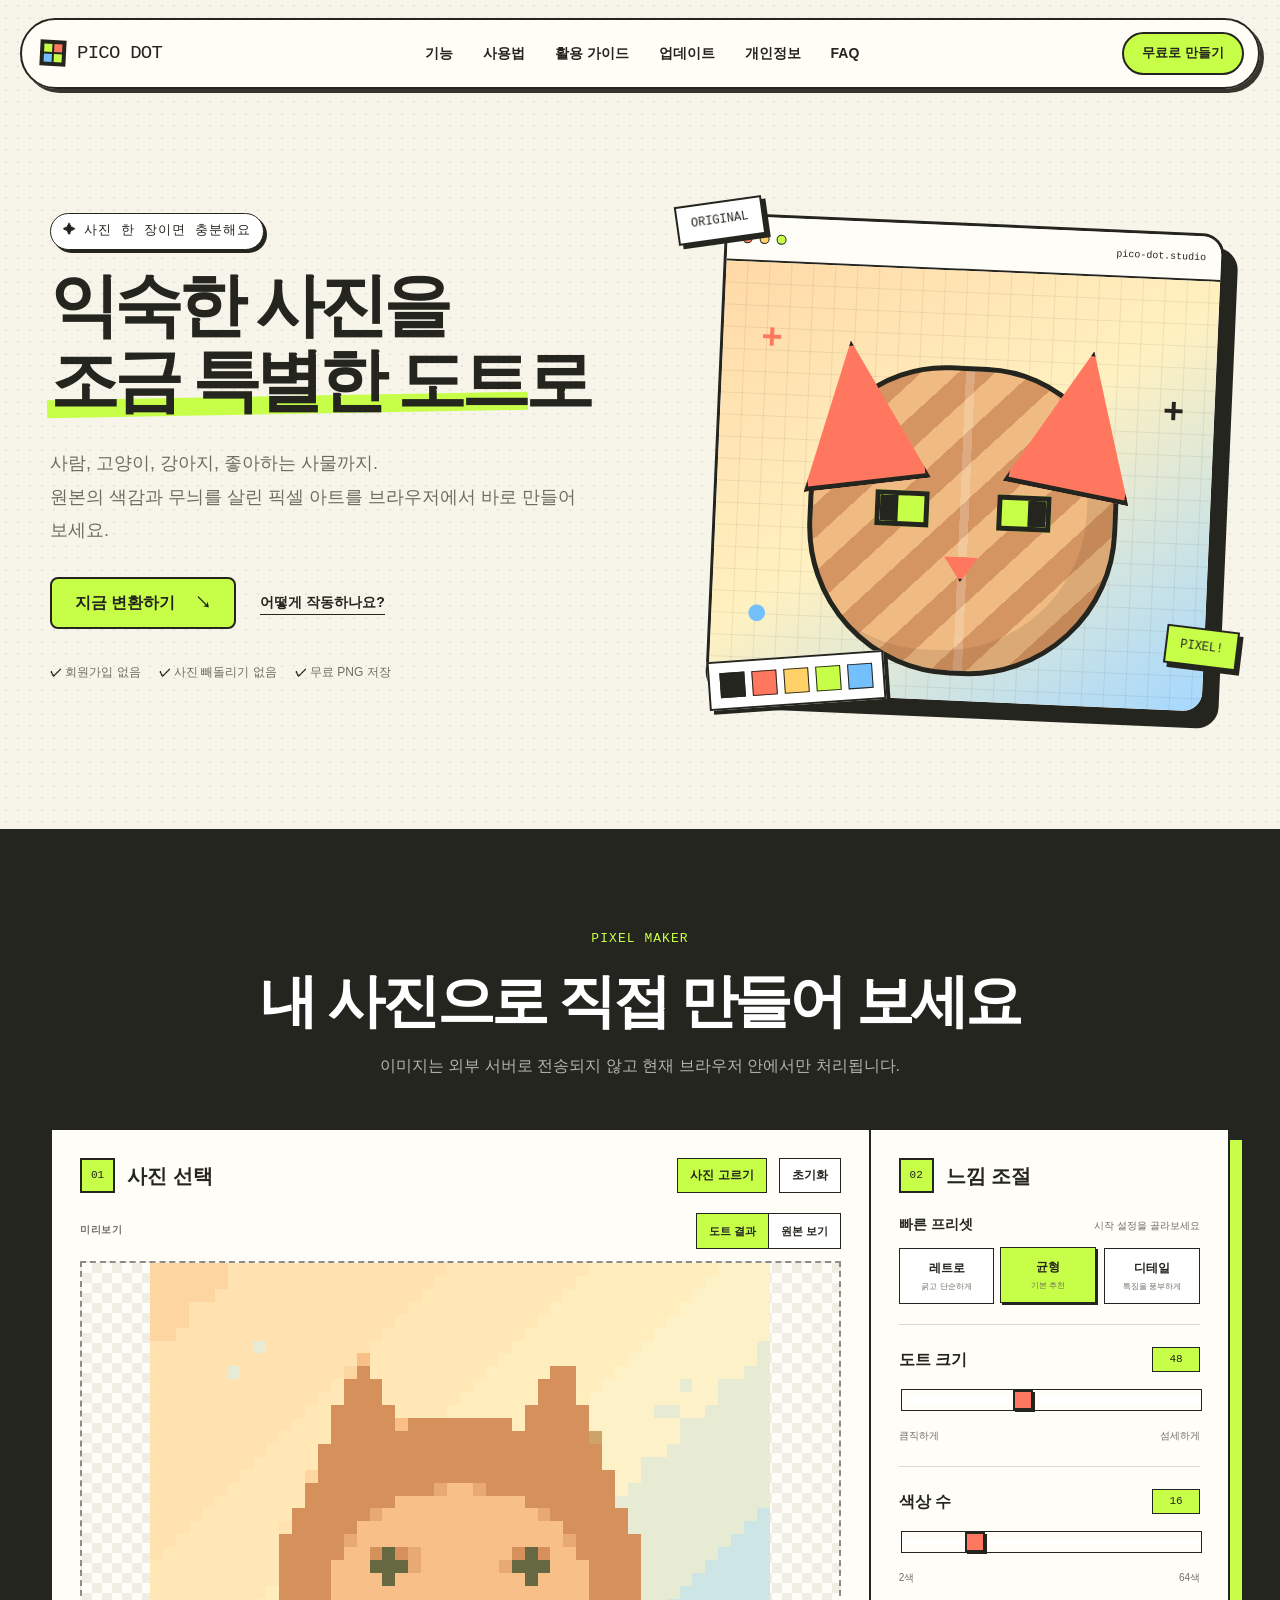
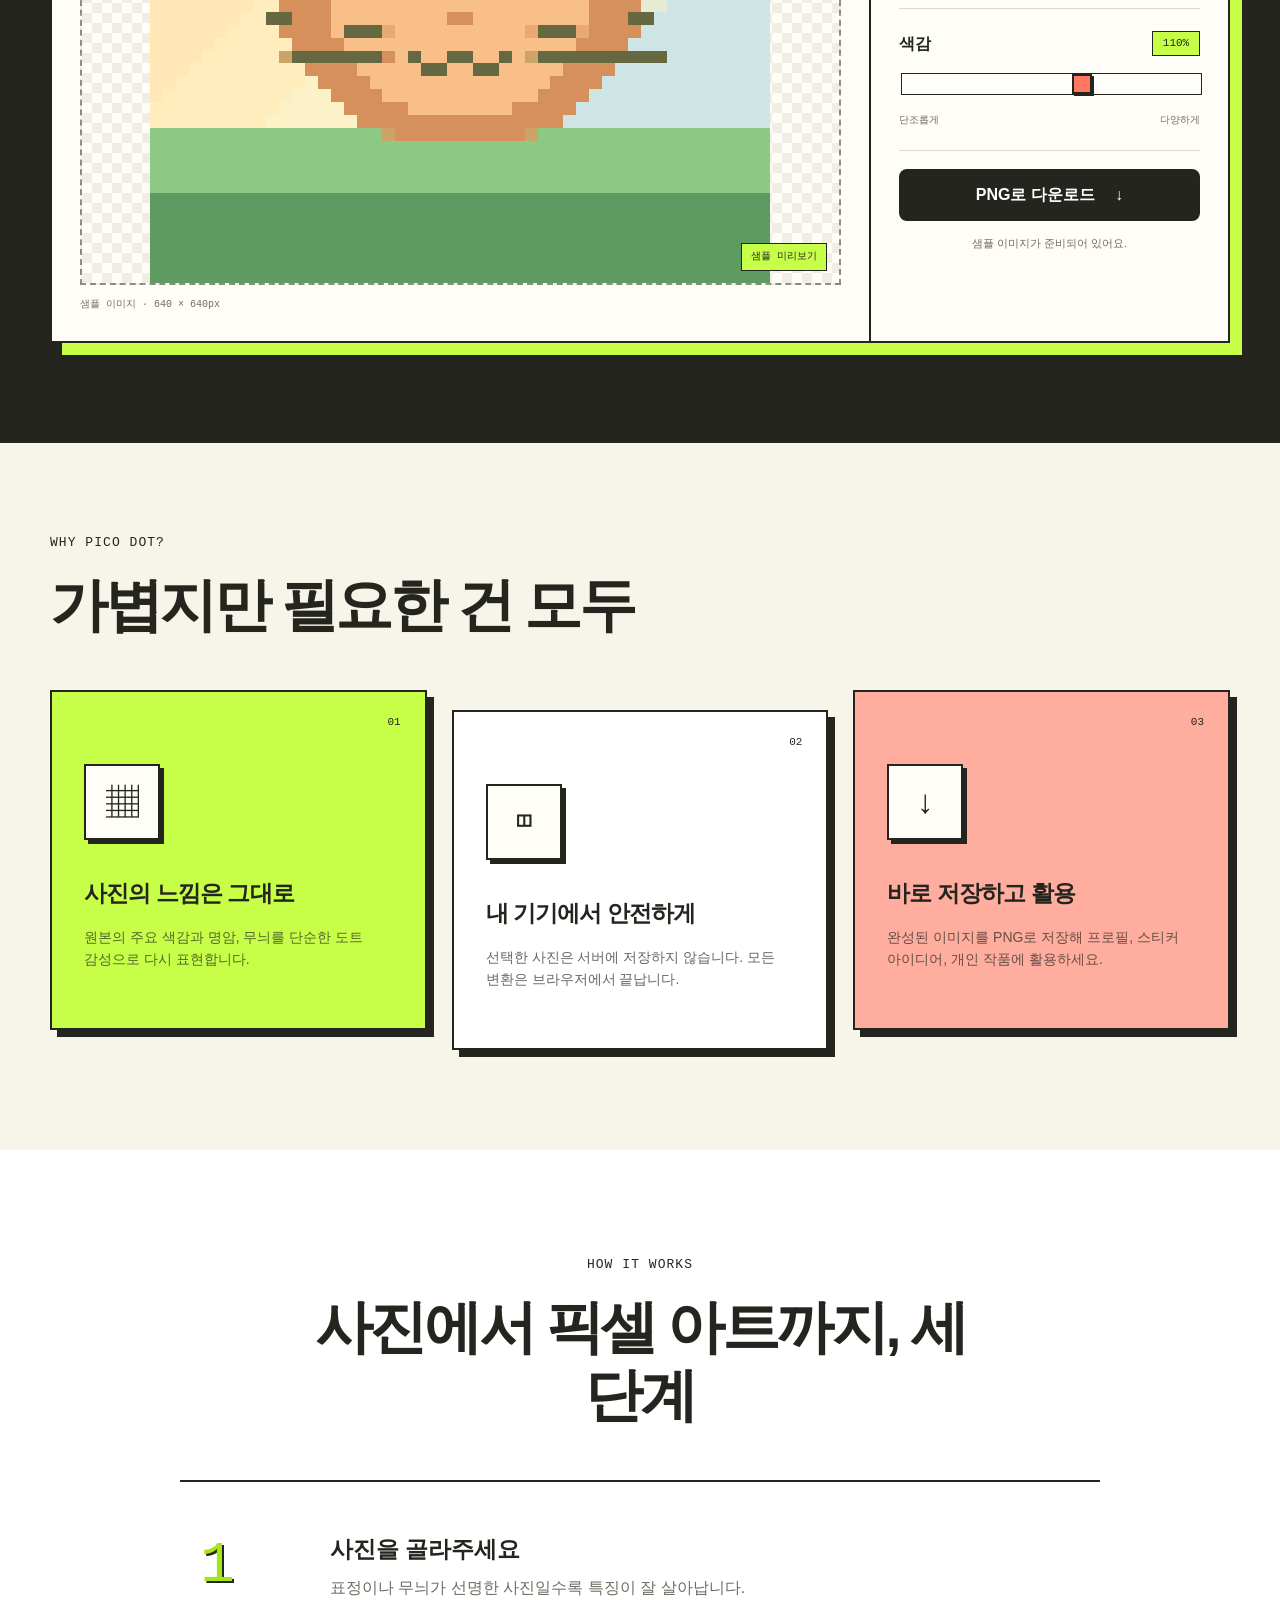
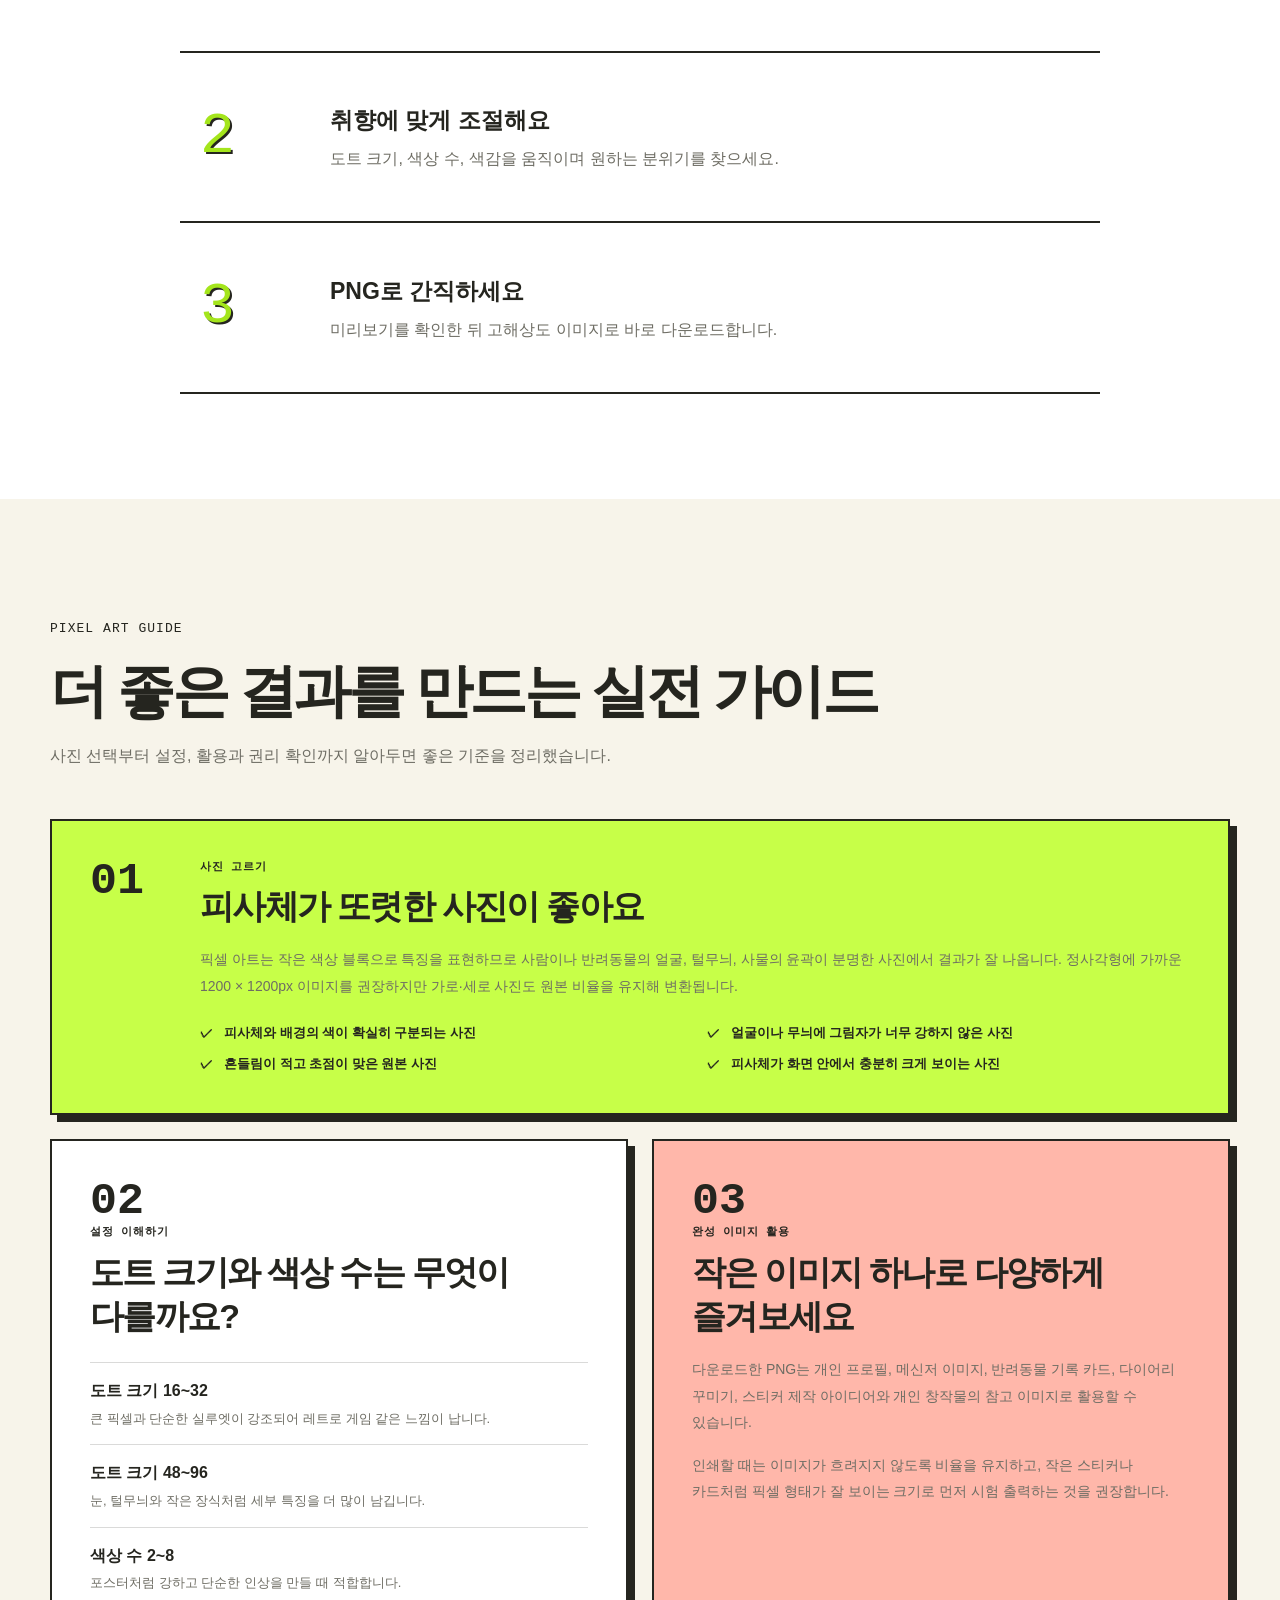
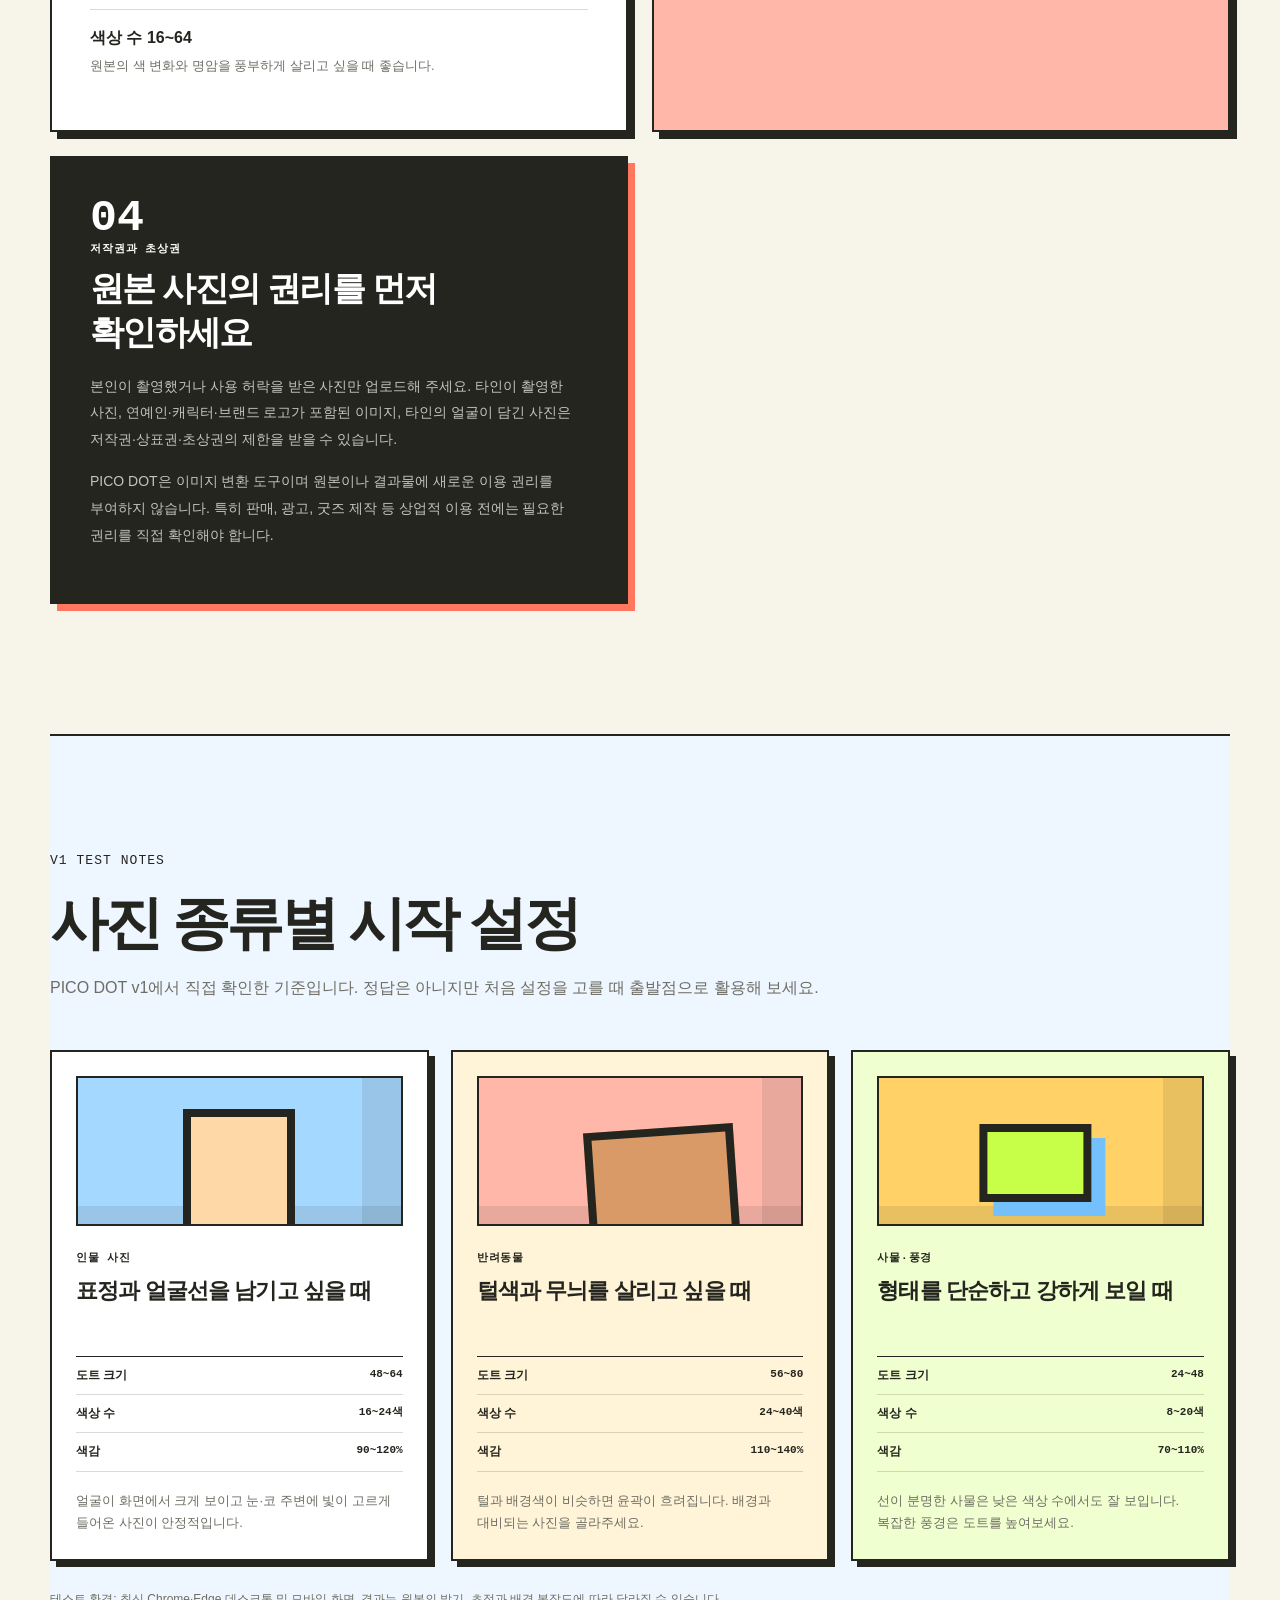
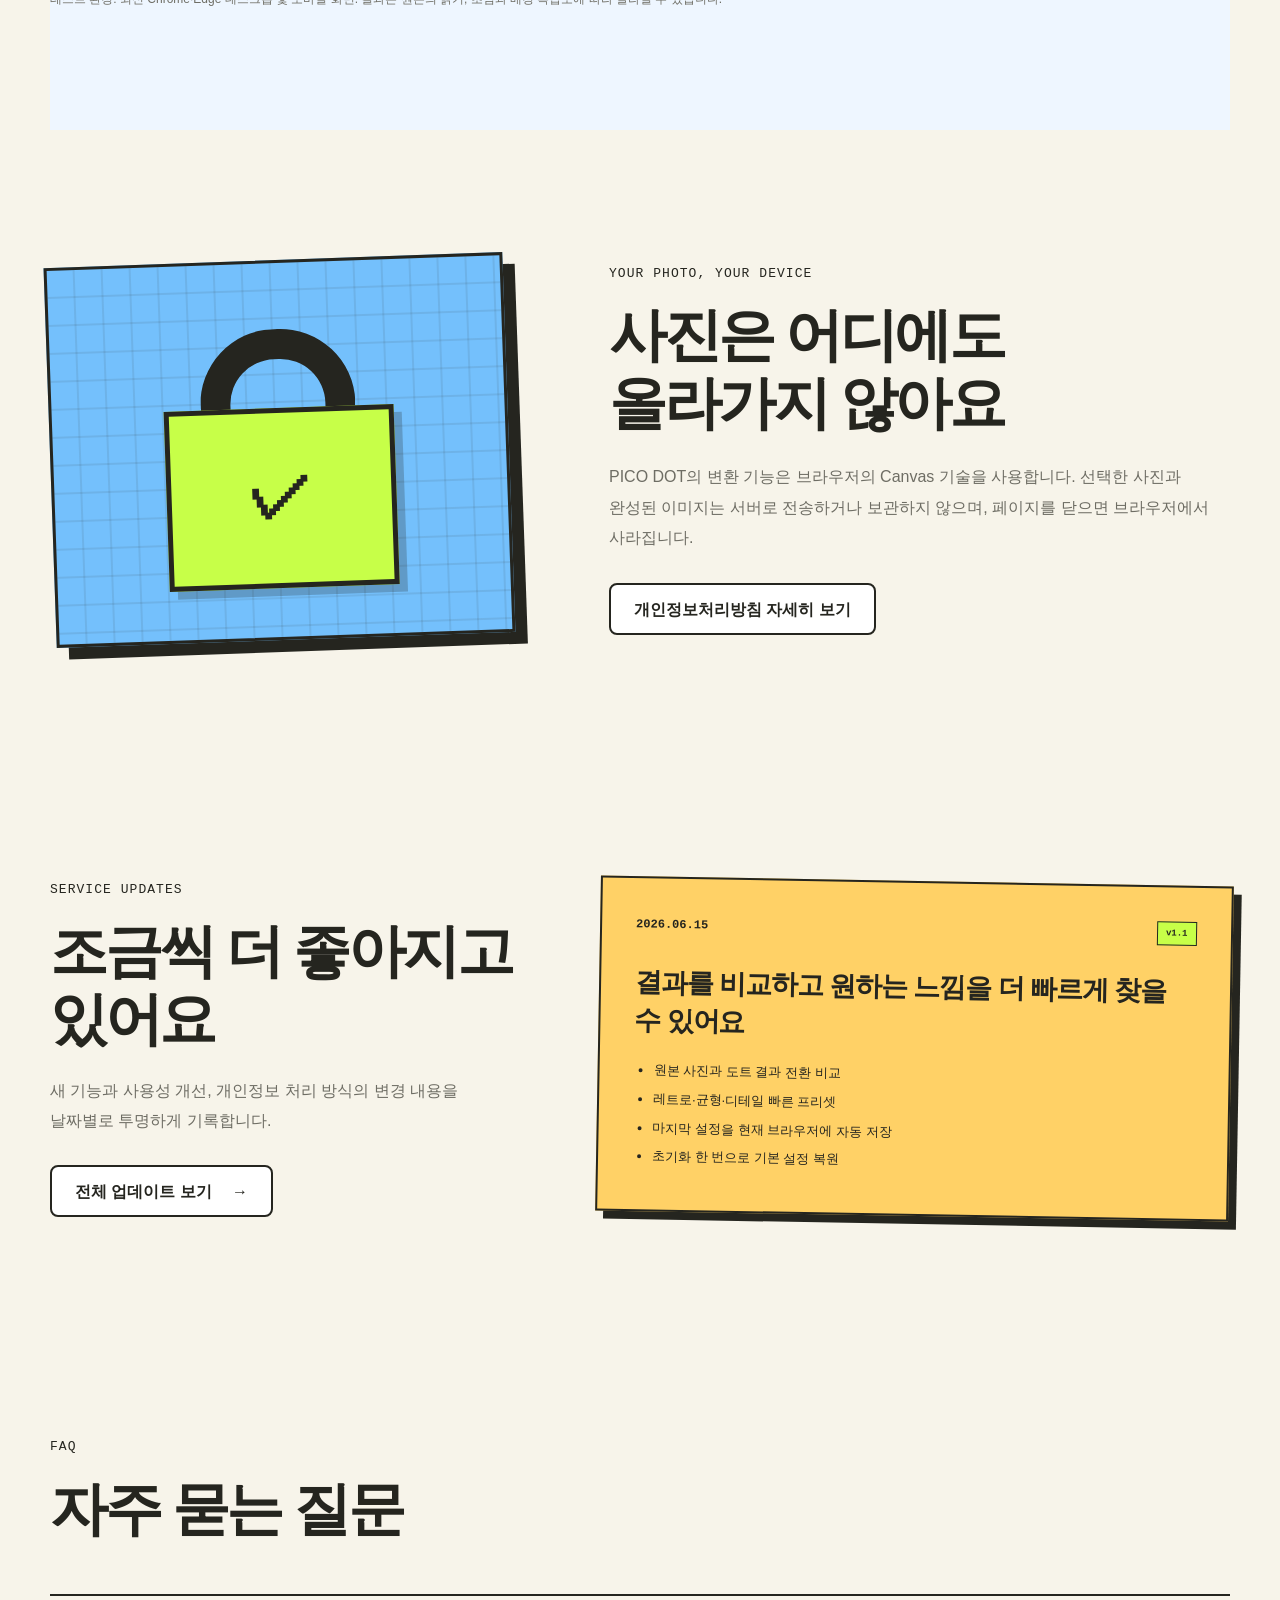
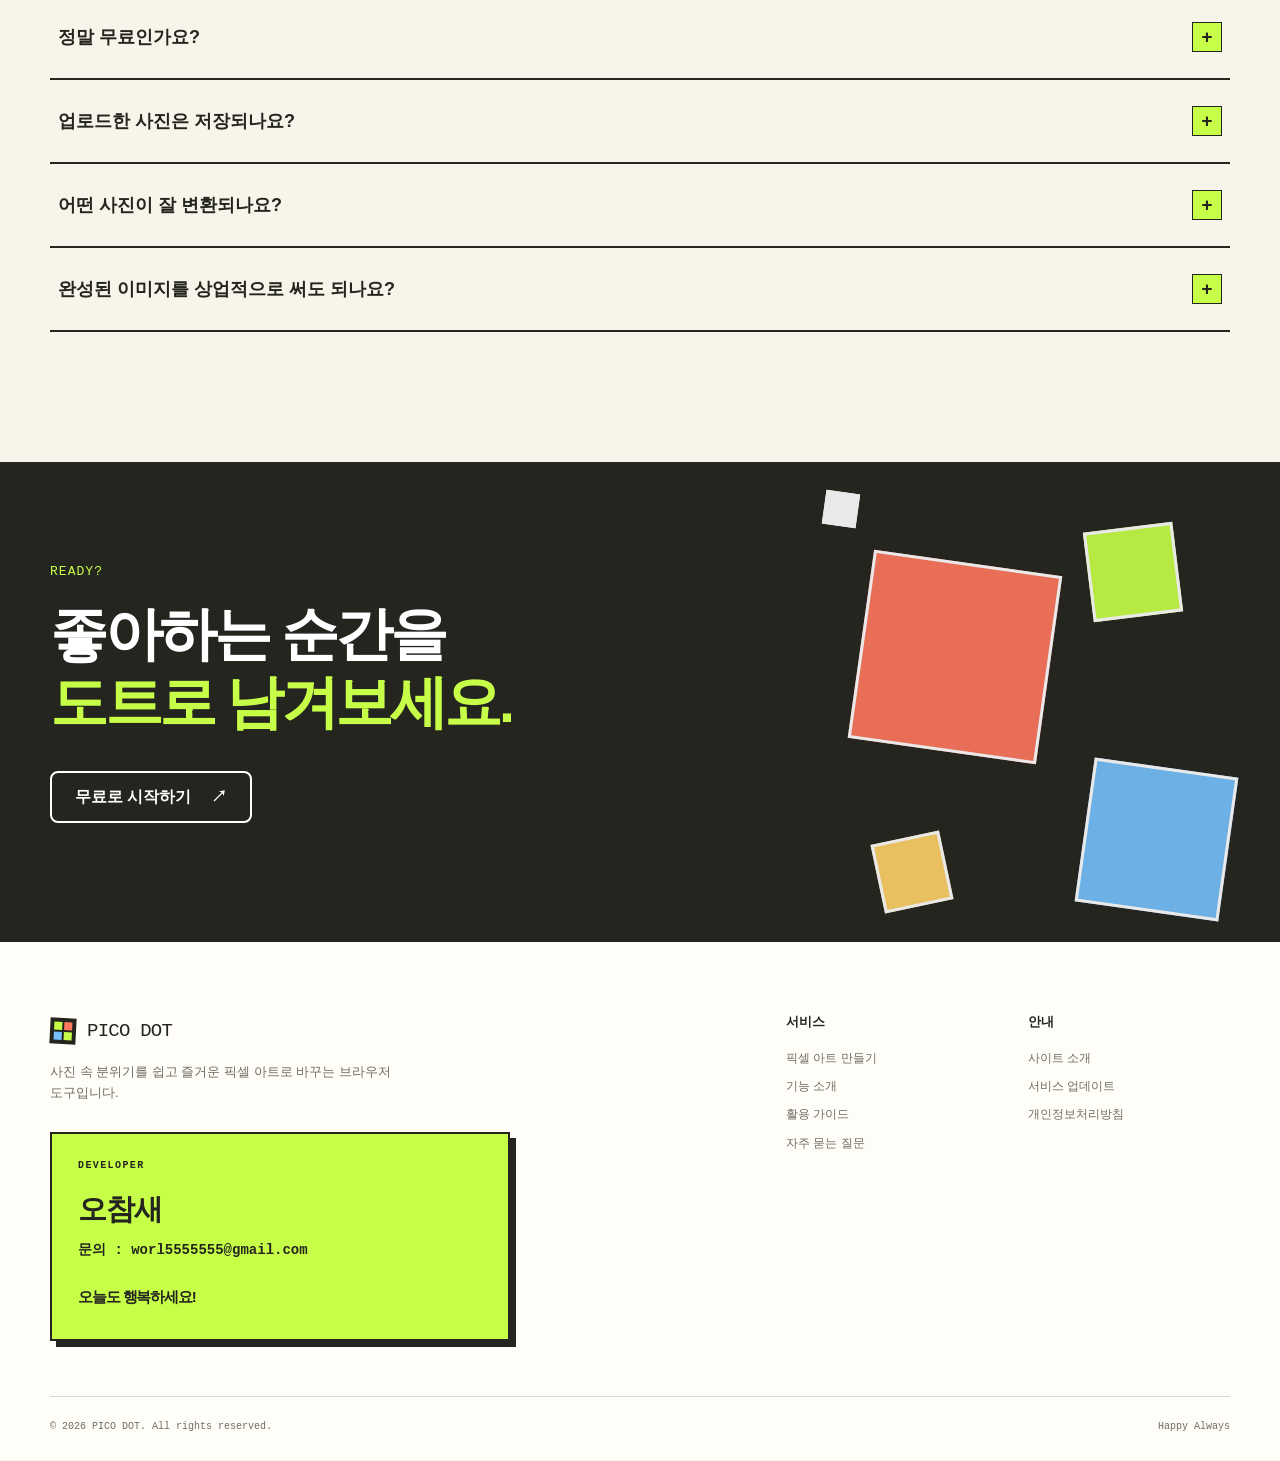
==== commit d4e41550: "Release PICO DOT v1.1" ====
--- a/index.html
+++ b/index.html
@@ -173,6 +173,20 @@
                         </div>
                     </div>
 
+                    <div class="preview-switcher" role="group" aria-label="미리보기 방식">
+                        <span>미리보기</span>
+                        <div>
+                            <button class="preview-button is-active"
+                                    type="button"
+                                    aria-pressed="true"
+                                    data-preview-mode="result">도트 결과</button>
+                            <button class="preview-button"
+                                    type="button"
+                                    aria-pressed="false"
+                                    data-preview-mode="original">원본 보기</button>
+                        </div>
+                    </div>
+
                     <div class="drop-zone"
                          data-drop-zone
                          aria-label="사진 미리보기 및 드래그 앤 드롭 영역">
@@ -186,7 +200,12 @@
                             <span>또는 여기에 JPG, PNG, WEBP 파일을 놓아주세요</span>
                             <small>권장 크기 1200 × 1200px · 최대 10MB</small>
                         </div>
-                        <canvas data-output-canvas aria-label="변환된 픽셀 아트 미리보기"></canvas>
+                        <canvas class="result-canvas"
+                                data-output-canvas
+                                aria-label="변환된 픽셀 아트 미리보기"></canvas>
+                        <canvas class="original-canvas"
+                                data-original-canvas
+                                aria-label="선택한 원본 사진 미리보기"></canvas>
                         <div class="canvas-badge" data-canvas-badge>샘플 미리보기</div>
                     </div>
                     <p class="file-summary" data-file-summary aria-live="polite">
@@ -199,6 +218,37 @@
                         <div>
                             <span class="step-number">02</span>
                             <h3>느낌 조절</h3>
+                        </div>
+                    </div>
+
+                    <div class="preset-group">
+                        <div class="preset-heading">
+                            <strong>빠른 프리셋</strong>
+                            <span>시작 설정을 골라보세요</span>
+                        </div>
+                        <div class="preset-buttons" role="group" aria-label="빠른 프리셋">
+                            <button type="button"
+                                    data-preset="retro"
+                                    data-pixel="28"
+                                    data-colors="8"
+                                    data-diversity="85">
+                                <strong>레트로</strong><span>굵고 단순하게</span>
+                            </button>
+                            <button class="is-active"
+                                    type="button"
+                                    data-preset="balanced"
+                                    data-pixel="48"
+                                    data-colors="16"
+                                    data-diversity="110">
+                                <strong>균형</strong><span>기본 추천</span>
+                            </button>
+                            <button type="button"
+                                    data-preset="detail"
+                                    data-pixel="76"
+                                    data-colors="36"
+                                    data-diversity="125">
+                                <strong>디테일</strong><span>특징을 풍부하게</span>
+                            </button>
                         </div>
                     </div>
 
@@ -494,14 +544,14 @@
             <article class="latest-update">
                 <div class="update-meta">
                     <time datetime="2026-06-15">2026.06.15</time>
-                    <span>v1.0.1</span>
+                    <span>v1.1</span>
                 </div>
-                <h3>안정성과 모바일 사용 경험을 다듬었습니다</h3>
+                <h3>결과를 비교하고 원하는 느낌을 더 빠르게 찾을 수 있어요</h3>
                 <ul>
-                    <li>업로드 파일명·크기·해상도 안내 추가</li>
-                    <li>슬라이더 조절 중 중복 렌더링 감소</li>
-                    <li>가로·세로 사진의 최대 출력 변을 1200px로 통일</li>
-                    <li>사진 종류별 추천 시작 설정과 테스트 기준 공개</li>
+                    <li>원본 사진과 도트 결과 전환 비교</li>
+                    <li>레트로·균형·디테일 빠른 프리셋</li>
+                    <li>마지막 설정을 현재 브라우저에 자동 저장</li>
+                    <li>초기화 한 번으로 기본 설정 복원</li>
                 </ul>
             </article>
         </section>
--- a/assets/css/styles.css
+++ b/assets/css/styles.css
@@ -635,6 +635,45 @@
   transform: translate(-1px, -1px);
 }
 
+.preview-switcher {
+  display: flex;
+  align-items: center;
+  justify-content: space-between;
+  margin-bottom: 12px;
+  gap: 16px;
+}
+
+.preview-switcher > span {
+  color: var(--muted);
+  font-family: var(--font-mono);
+  font-size: 10px;
+  font-weight: 700;
+  letter-spacing: 0.06em;
+}
+
+.preview-switcher > div {
+  display: flex;
+  border: 1.5px solid var(--ink);
+}
+
+.preview-button {
+  min-height: 34px;
+  padding: 7px 12px;
+  border: 0;
+  background: var(--white);
+  font-size: 11px;
+  font-weight: 800;
+  cursor: pointer;
+}
+
+.preview-button + .preview-button {
+  border-left: 1.5px solid var(--ink);
+}
+
+.preview-button.is-active {
+  background: var(--lime);
+}
+
 .drop-zone {
   position: relative;
   display: grid;
@@ -714,6 +753,10 @@
   image-rendering: pixelated;
 }
 
+.drop-zone .original-canvas {
+  image-rendering: auto;
+}
+
 .drop-zone canvas.is-visible {
   display: block;
 }
@@ -736,6 +779,65 @@
   font-family: var(--font-mono);
   font-size: 10px;
   line-height: 1.6;
+}
+
+.preset-group {
+  padding: 0 0 20px;
+  border-bottom: 1px solid var(--soft-line);
+}
+
+.preset-heading {
+  display: flex;
+  align-items: baseline;
+  justify-content: space-between;
+  margin-bottom: 12px;
+  gap: 12px;
+}
+
+.preset-heading strong {
+  font-size: 14px;
+}
+
+.preset-heading span {
+  color: var(--muted);
+  font-size: 10px;
+}
+
+.preset-buttons {
+  display: grid;
+  grid-template-columns: repeat(3, minmax(0, 1fr));
+  gap: 7px;
+}
+
+.preset-buttons button {
+  min-width: 0;
+  padding: 10px 5px;
+  border: 1.5px solid var(--ink);
+  background: var(--white);
+  cursor: pointer;
+}
+
+.preset-buttons button:hover,
+.preset-buttons button.is-active {
+  background: var(--lime);
+  box-shadow: 2px 2px 0 var(--ink);
+  transform: translate(-1px, -1px);
+}
+
+.preset-buttons strong,
+.preset-buttons span {
+  display: block;
+}
+
+.preset-buttons strong {
+  font-size: 12px;
+}
+
+.preset-buttons span {
+  margin-top: 4px;
+  color: var(--muted);
+  font-size: 8px;
+  line-height: 1.35;
 }
 
 .control-group {
@@ -1947,8 +2049,42 @@
     width: 112px;
   }
 
+  .preview-switcher {
+    align-items: stretch;
+    flex-direction: column;
+    gap: 8px;
+  }
+
+  .preview-switcher > div {
+    display: grid;
+    grid-template-columns: 1fr 1fr;
+  }
+
+  .preview-button {
+    min-height: 40px;
+  }
+
   .small-button {
     min-height: 40px;
+  }
+
+  .preset-buttons {
+    grid-template-columns: 1fr;
+  }
+
+  .preset-buttons button {
+    min-height: 48px;
+    padding: 9px 12px;
+    text-align: left;
+  }
+
+  .preset-buttons strong,
+  .preset-buttons span {
+    display: inline;
+  }
+
+  .preset-buttons span {
+    margin-left: 7px;
   }
 
   .drop-zone {
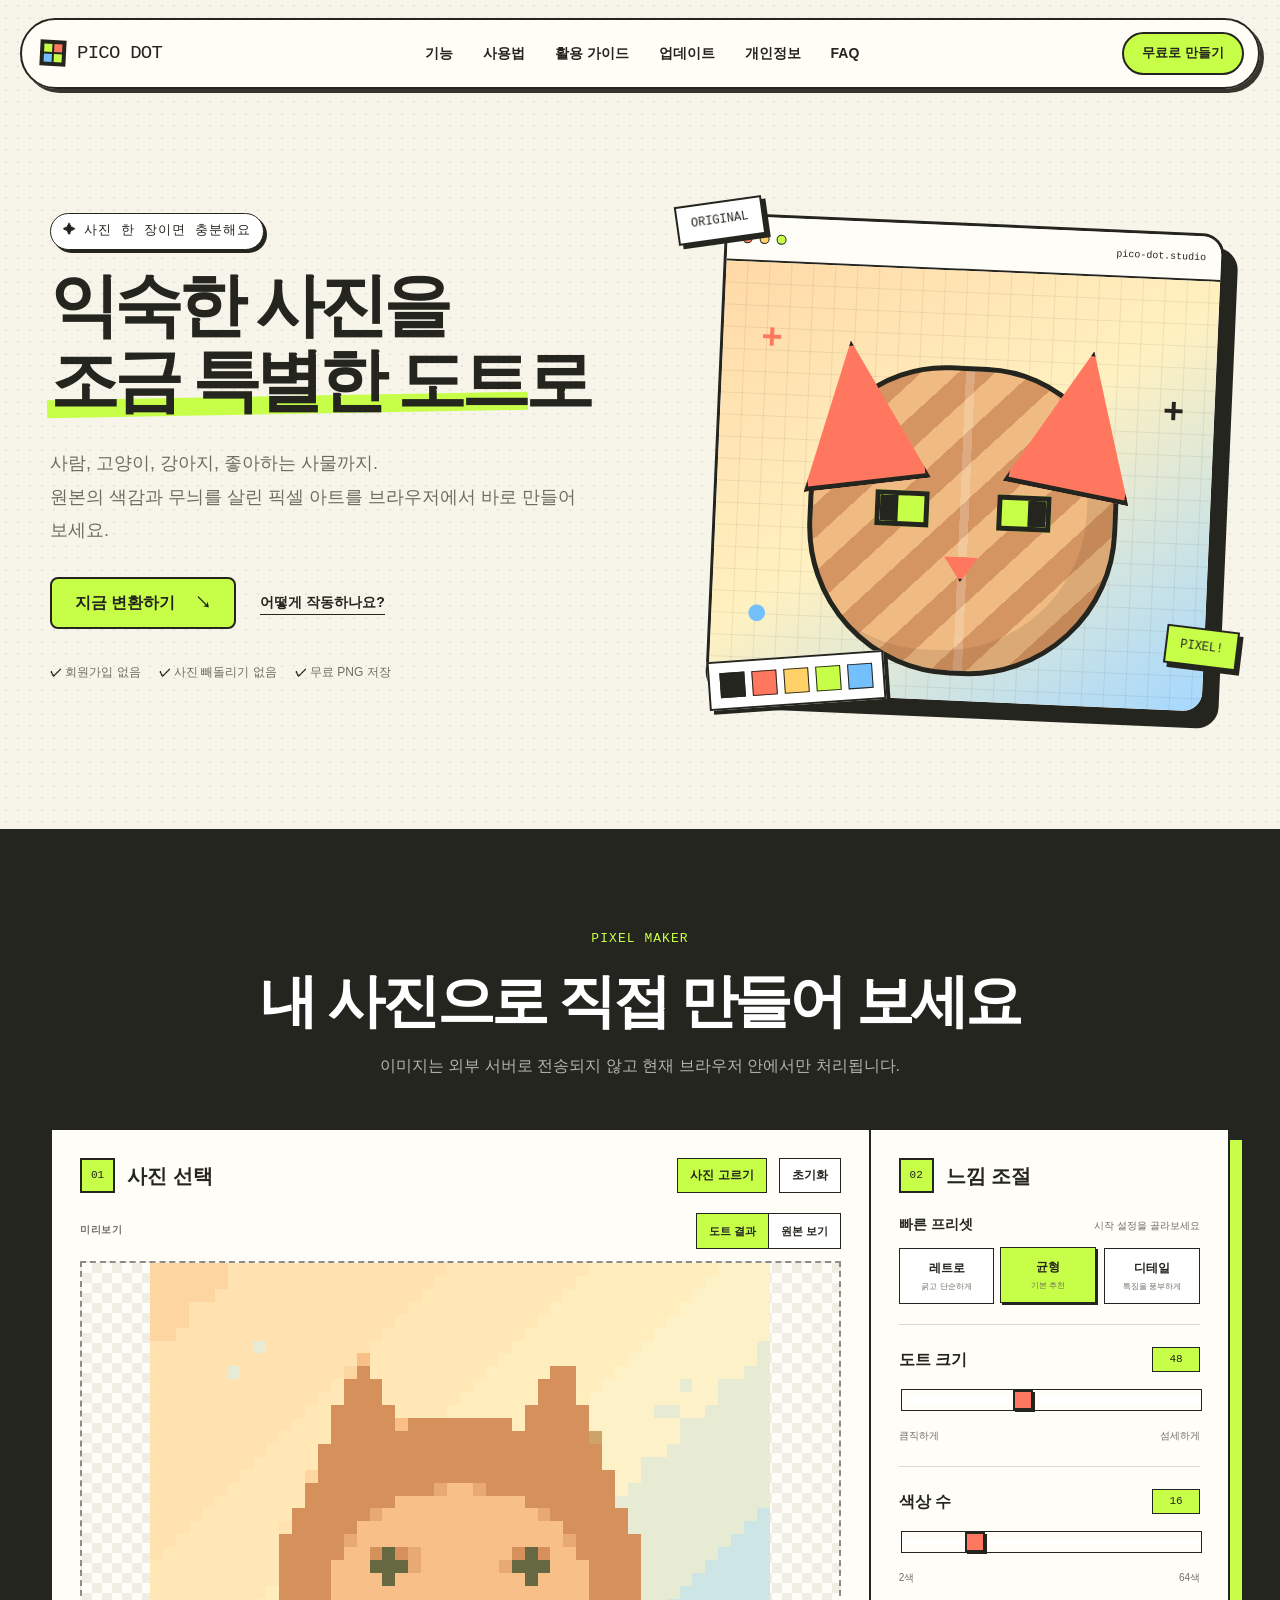
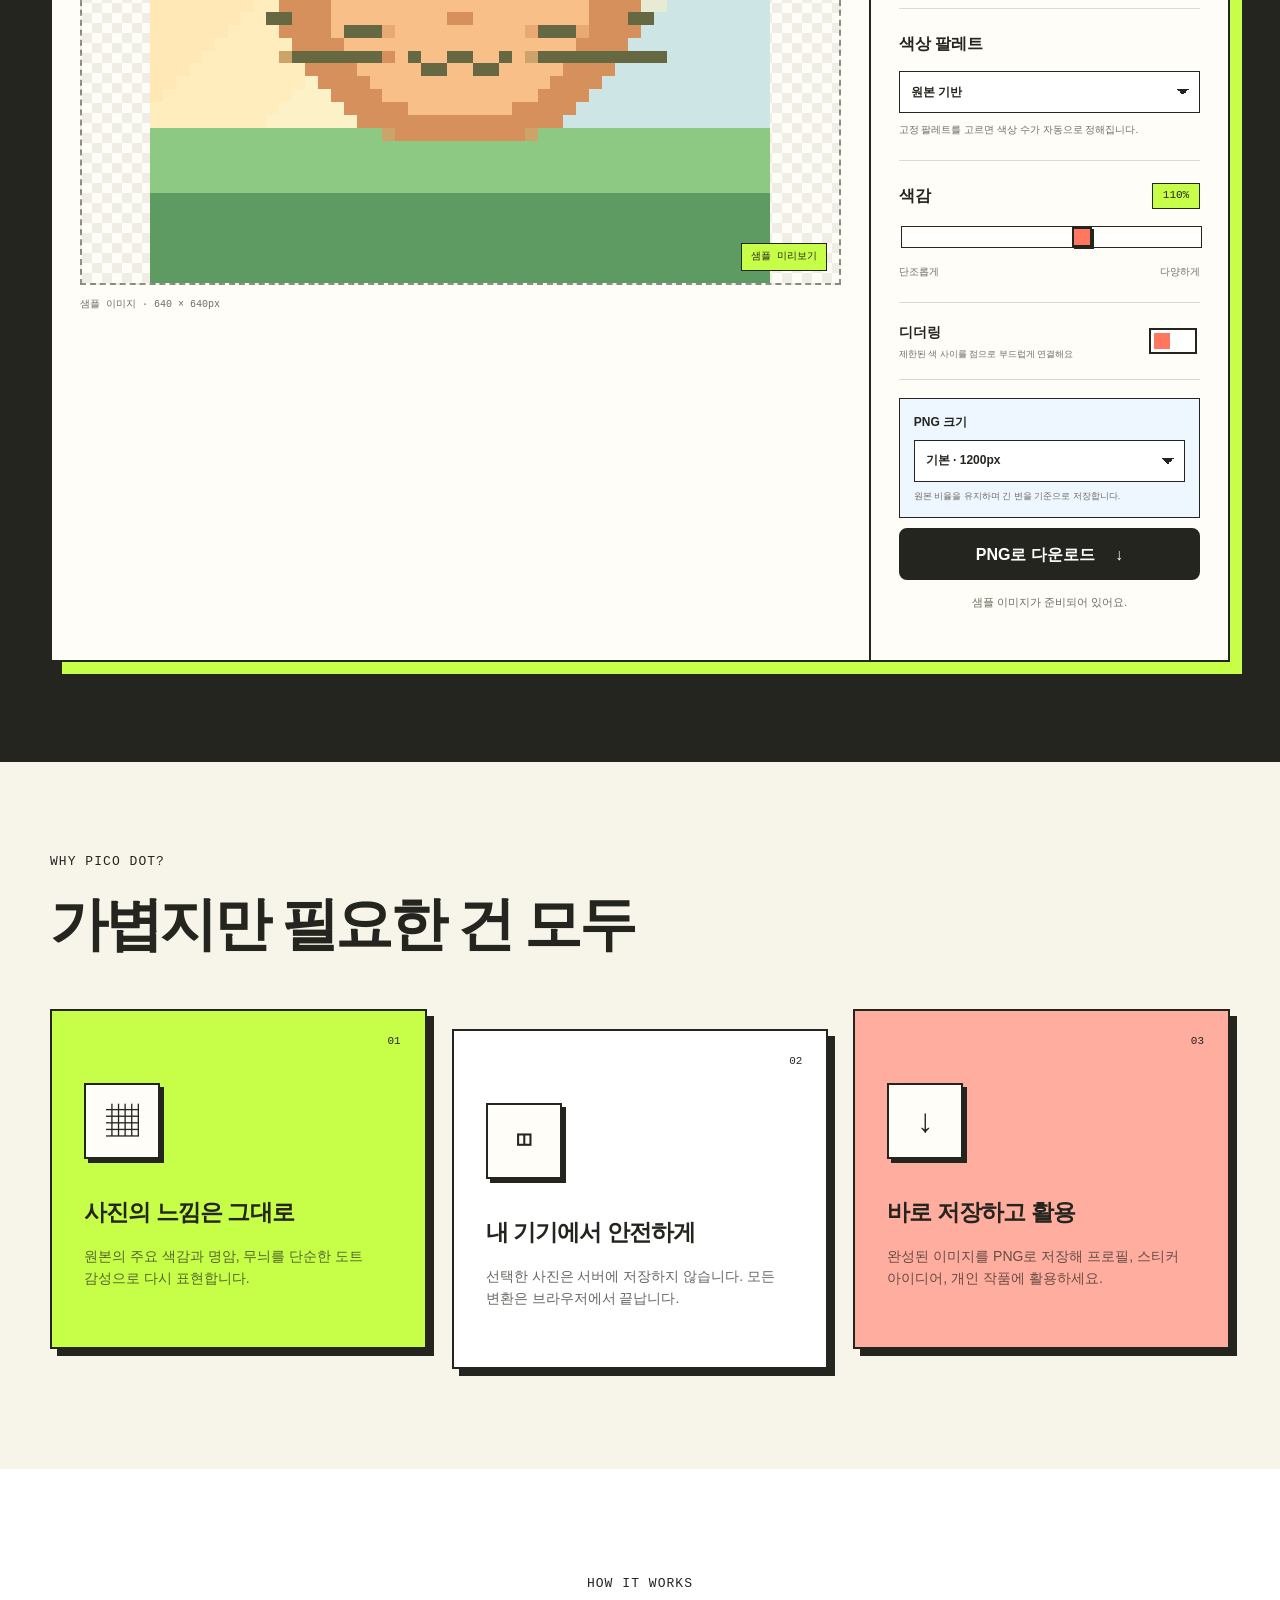
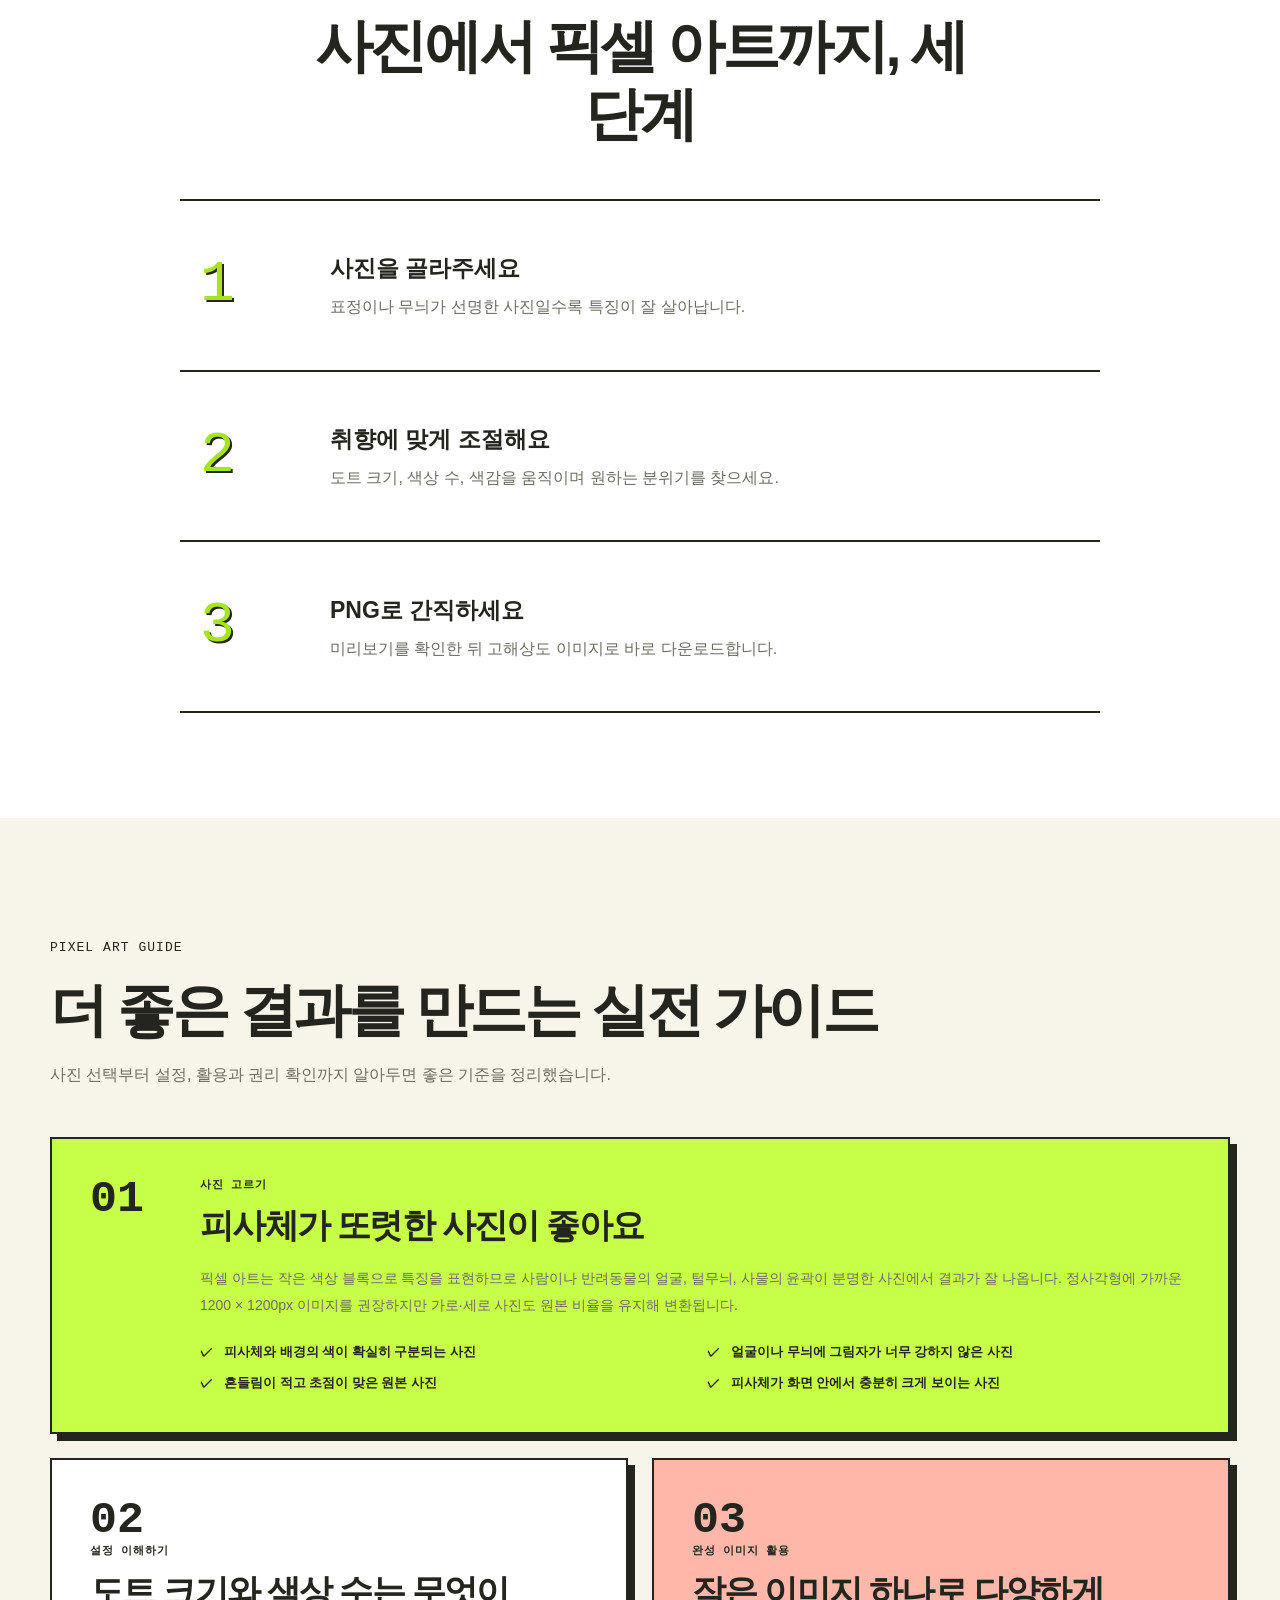
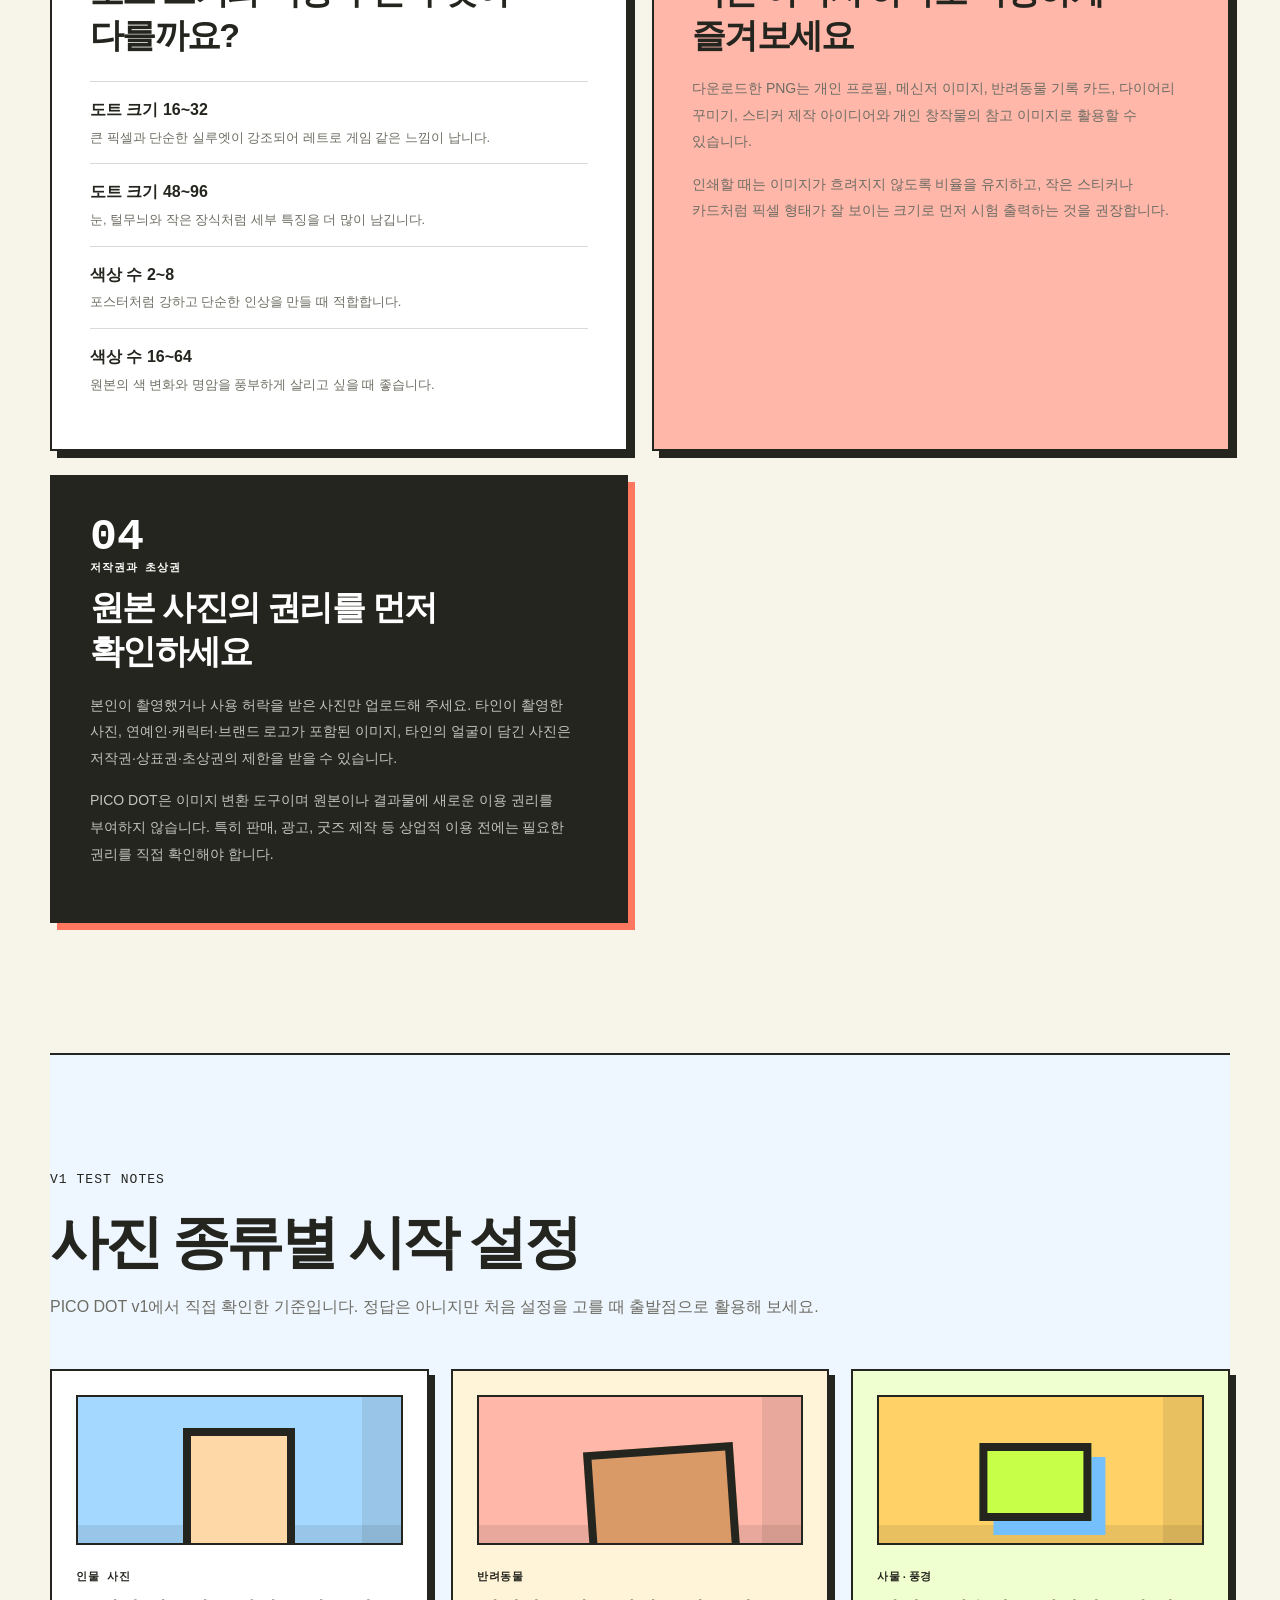
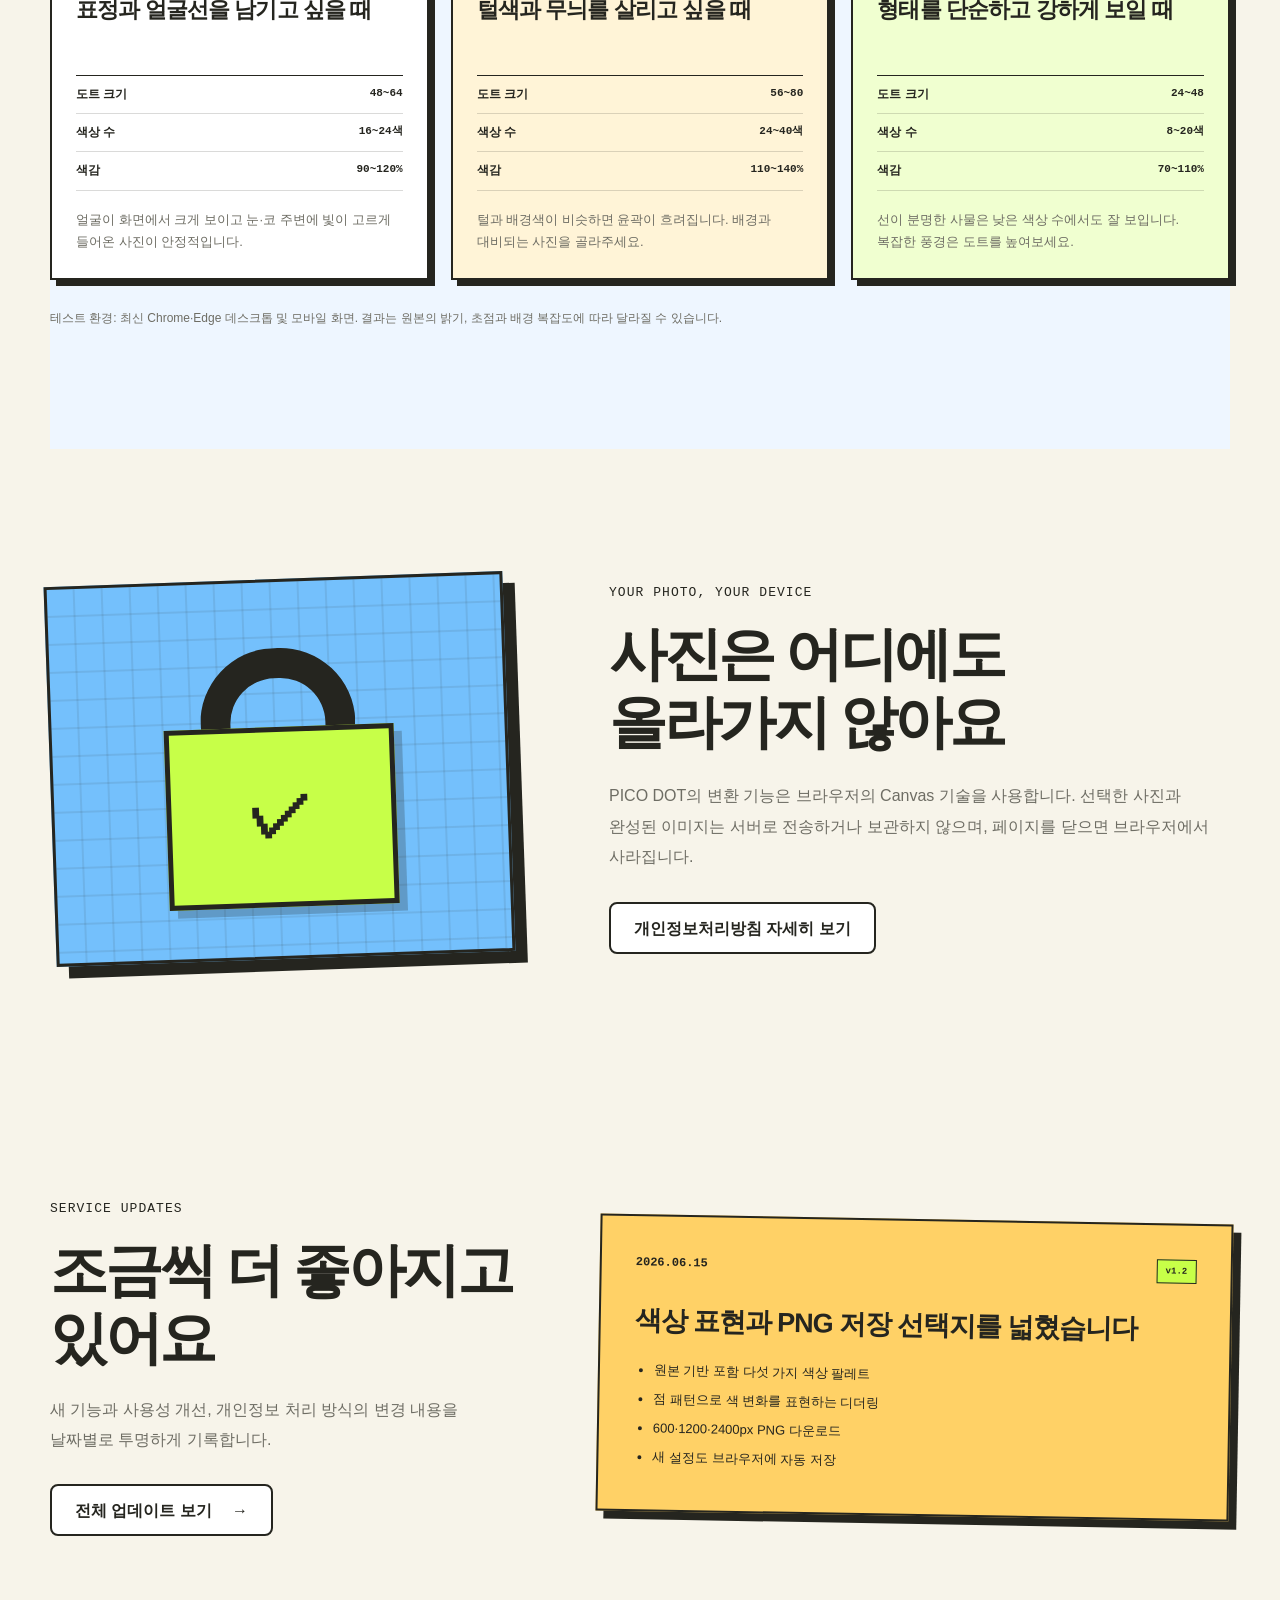
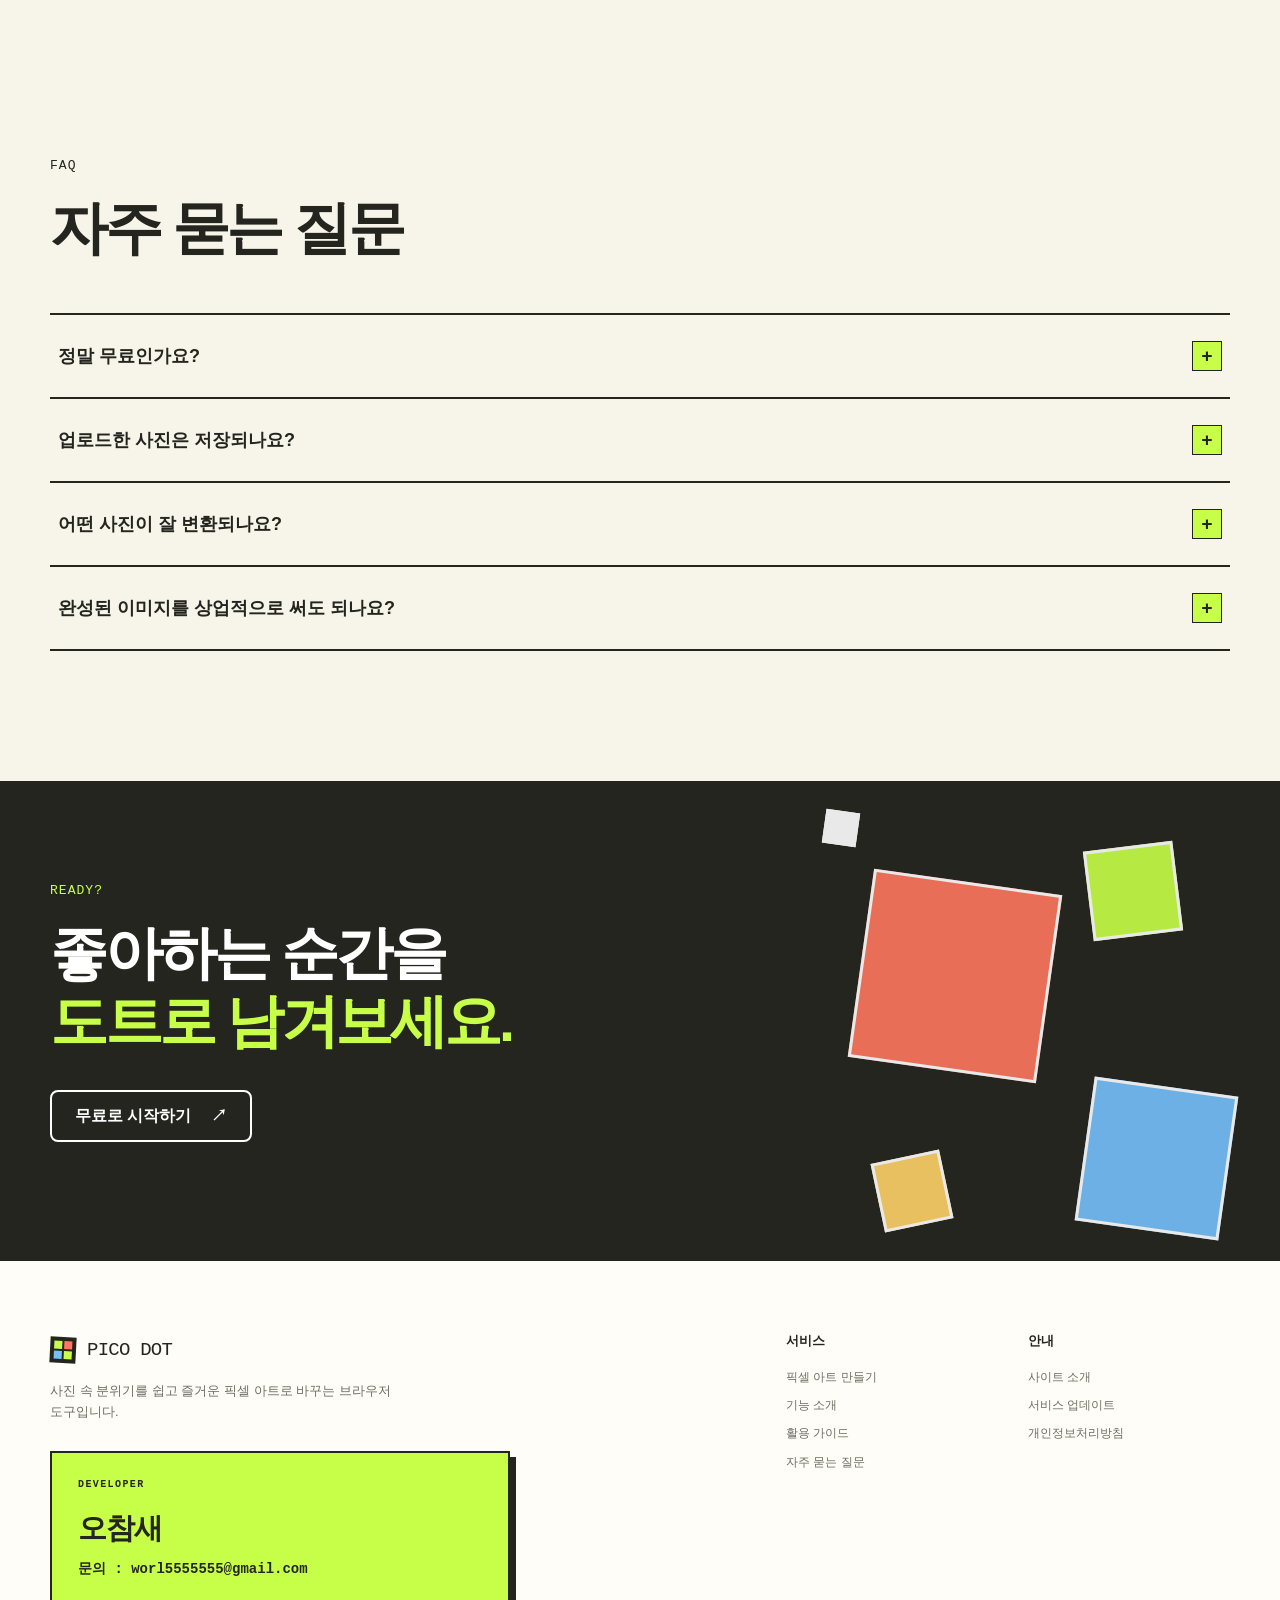
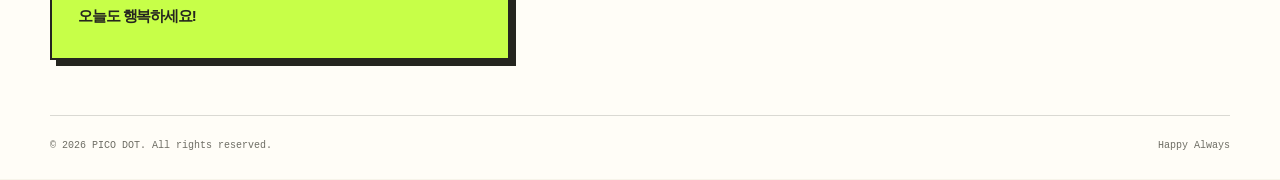
==== commit 0315d041: "feat: release PICO DOT v1.2" ====
--- a/index.html
+++ b/index.html
@@ -231,7 +231,9 @@
                                     data-preset="retro"
                                     data-pixel="28"
                                     data-colors="8"
-                                    data-diversity="85">
+                                    data-diversity="85"
+                                    data-palette="pico"
+                                    data-dither="true">
                                 <strong>레트로</strong><span>굵고 단순하게</span>
                             </button>
                             <button class="is-active"
@@ -239,14 +241,18 @@
                                     data-preset="balanced"
                                     data-pixel="48"
                                     data-colors="16"
-                                    data-diversity="110">
+                                    data-diversity="110"
+                                    data-palette="auto"
+                                    data-dither="false">
                                 <strong>균형</strong><span>기본 추천</span>
                             </button>
                             <button type="button"
                                     data-preset="detail"
                                     data-pixel="76"
                                     data-colors="36"
-                                    data-diversity="125">
+                                    data-diversity="125"
+                                    data-palette="auto"
+                                    data-dither="false">
                                 <strong>디테일</strong><span>특징을 풍부하게</span>
                             </button>
                         </div>
@@ -284,6 +290,20 @@
 
                     <div class="control-group">
                         <div class="control-label">
+                            <label for="color-palette">색상 팔레트</label>
+                        </div>
+                        <select id="color-palette" data-color-palette>
+                            <option value="auto">원본 기반</option>
+                            <option value="pico">PICO 컬러</option>
+                            <option value="gameboy">게임보이</option>
+                            <option value="mono">흑백 4색</option>
+                            <option value="pastel">파스텔</option>
+                        </select>
+                        <p class="control-help">고정 팔레트를 고르면 색상 수가 자동으로 정해집니다.</p>
+                    </div>
+
+                    <div class="control-group">
+                        <div class="control-label">
                             <label for="color-diversity">색감</label>
                             <output for="color-diversity" data-diversity-output>110%</output>
                         </div>
@@ -295,6 +315,28 @@
                                step="5"
                                data-color-diversity>
                         <div class="range-caption"><span>단조롭게</span><span>다양하게</span></div>
+                    </div>
+
+                    <div class="control-group compact-control-group">
+                        <label class="toggle-control" for="dithering">
+                            <span>
+                                <strong>디더링</strong>
+                                <small>제한된 색 사이를 점으로 부드럽게 연결해요</small>
+                            </span>
+                            <input id="dithering"
+                                   type="checkbox"
+                                   data-dithering>
+                        </label>
+                    </div>
+
+                    <div class="download-options">
+                        <label for="download-size">PNG 크기</label>
+                        <select id="download-size" data-download-size>
+                            <option value="600">가볍게 · 600px</option>
+                            <option value="1200" selected>기본 · 1200px</option>
+                            <option value="2400">크게 · 2400px</option>
+                        </select>
+                        <small>원본 비율을 유지하며 긴 변을 기준으로 저장합니다.</small>
                     </div>
 
                     <button class="button button-dark download-button" type="button" data-download>
@@ -544,14 +586,14 @@
             <article class="latest-update">
                 <div class="update-meta">
                     <time datetime="2026-06-15">2026.06.15</time>
-                    <span>v1.1</span>
+                    <span>v1.2</span>
                 </div>
-                <h3>결과를 비교하고 원하는 느낌을 더 빠르게 찾을 수 있어요</h3>
+                <h3>색상 표현과 PNG 저장 선택지를 넓혔습니다</h3>
                 <ul>
-                    <li>원본 사진과 도트 결과 전환 비교</li>
-                    <li>레트로·균형·디테일 빠른 프리셋</li>
-                    <li>마지막 설정을 현재 브라우저에 자동 저장</li>
-                    <li>초기화 한 번으로 기본 설정 복원</li>
+                    <li>원본 기반 포함 다섯 가지 색상 팔레트</li>
+                    <li>점 패턴으로 색 변화를 표현하는 디더링</li>
+                    <li>600·1200·2400px PNG 다운로드</li>
+                    <li>새 설정도 브라우저에 자동 저장</li>
                 </ul>
             </article>
         </section>
--- a/assets/css/styles.css
+++ b/assets/css/styles.css
@@ -866,6 +866,31 @@
   text-align: center;
 }
 
+select {
+  width: 100%;
+  min-height: 42px;
+  padding: 8px 38px 8px 11px;
+  border: 1.5px solid var(--ink);
+  border-radius: 0;
+  color: var(--ink);
+  background:
+    linear-gradient(45deg, transparent 50%, var(--ink) 50%) calc(100% - 16px) 17px / 6px 6px no-repeat,
+    linear-gradient(135deg, var(--ink) 50%, transparent 50%) calc(100% - 10px) 17px / 6px 6px no-repeat,
+    var(--white);
+  font: inherit;
+  font-size: 12px;
+  font-weight: 700;
+  cursor: pointer;
+  appearance: none;
+}
+
+.control-help {
+  margin: 9px 0 0;
+  color: var(--muted);
+  font-size: 10px;
+  line-height: 1.55;
+}
+
 input[type="range"] {
   width: 100%;
   height: 22px;
@@ -884,6 +909,11 @@
   touch-action: manipulation;
 }
 
+input[type="range"]:disabled {
+  opacity: 0.42;
+  cursor: not-allowed;
+}
+
 input[type="range"]::-webkit-slider-thumb {
   width: 20px;
   height: 20px;
@@ -911,9 +941,96 @@
   font-size: 10px;
 }
 
+.compact-control-group {
+  padding: 18px 0;
+}
+
+.toggle-control {
+  display: flex;
+  align-items: center;
+  justify-content: space-between;
+  cursor: pointer;
+  gap: 18px;
+}
+
+.toggle-control > span:first-child {
+  display: flex;
+  flex-direction: column;
+}
+
+.toggle-control strong {
+  font-size: 14px;
+}
+
+.toggle-control small {
+  margin-top: 4px;
+  color: var(--muted);
+  font-size: 9px;
+  font-weight: 400;
+  line-height: 1.45;
+}
+
+.toggle-control input {
+  position: relative;
+  flex: 0 0 auto;
+  width: 48px;
+  height: 26px;
+  border: 2px solid var(--ink);
+  background: var(--white);
+  cursor: pointer;
+  appearance: none;
+}
+
+.toggle-control input::before {
+  position: absolute;
+  top: 3px;
+  left: 3px;
+  width: 16px;
+  height: 16px;
+  background: var(--coral);
+  content: "";
+  transition: transform 150ms ease, background-color 150ms ease;
+}
+
+.toggle-control input:checked {
+  background: var(--lime);
+}
+
+.toggle-control input:checked::before {
+  background: var(--ink);
+  transform: translateX(22px);
+}
+
+.toggle-control input:focus-visible {
+  outline: 3px solid var(--blue);
+  outline-offset: 3px;
+}
+
+.download-options {
+  margin-top: 18px;
+  padding: 14px;
+  border: 1.5px solid var(--ink);
+  background: #eef6ff;
+}
+
+.download-options label {
+  display: block;
+  margin-bottom: 8px;
+  font-size: 12px;
+  font-weight: 900;
+}
+
+.download-options small {
+  display: block;
+  margin-top: 8px;
+  color: var(--muted);
+  font-size: 9px;
+  line-height: 1.5;
+}
+
 .download-button {
   width: 100%;
-  margin-top: 18px;
+  margin-top: 10px;
 }
 
 .status-message {
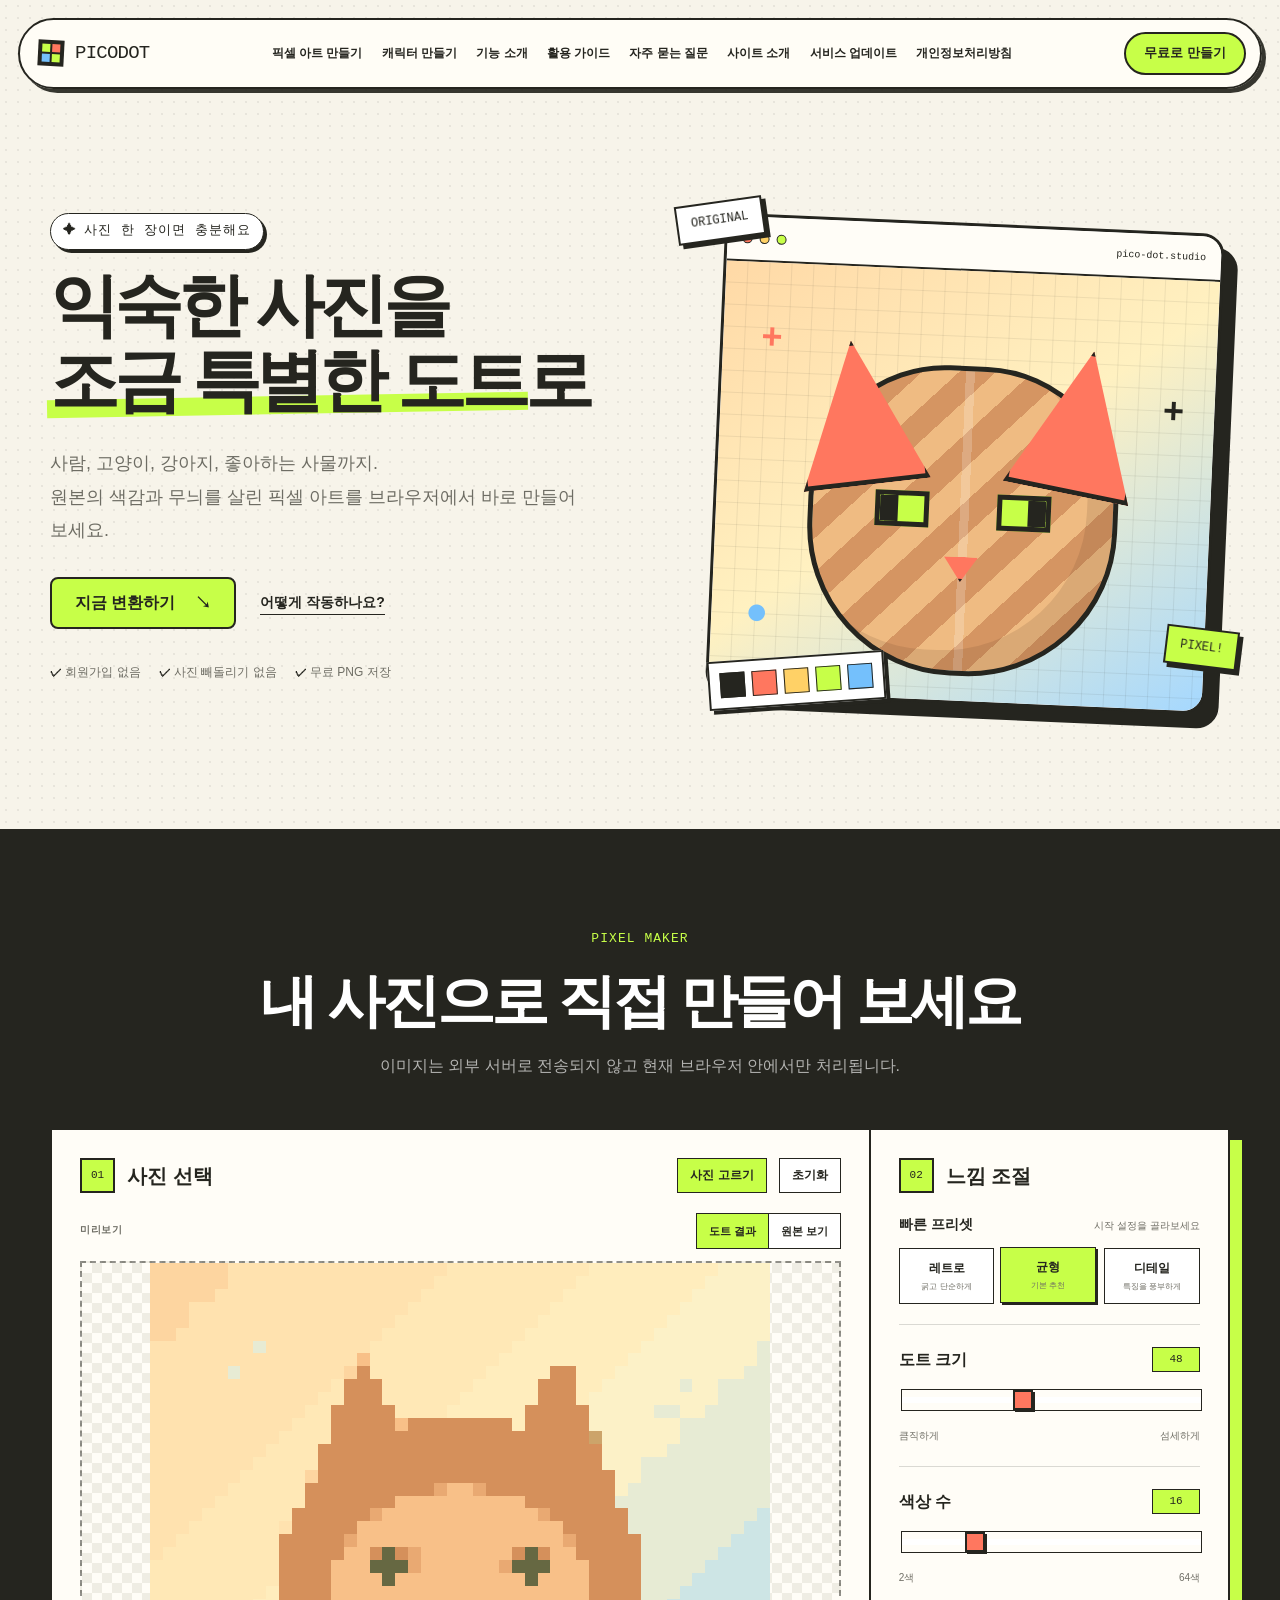
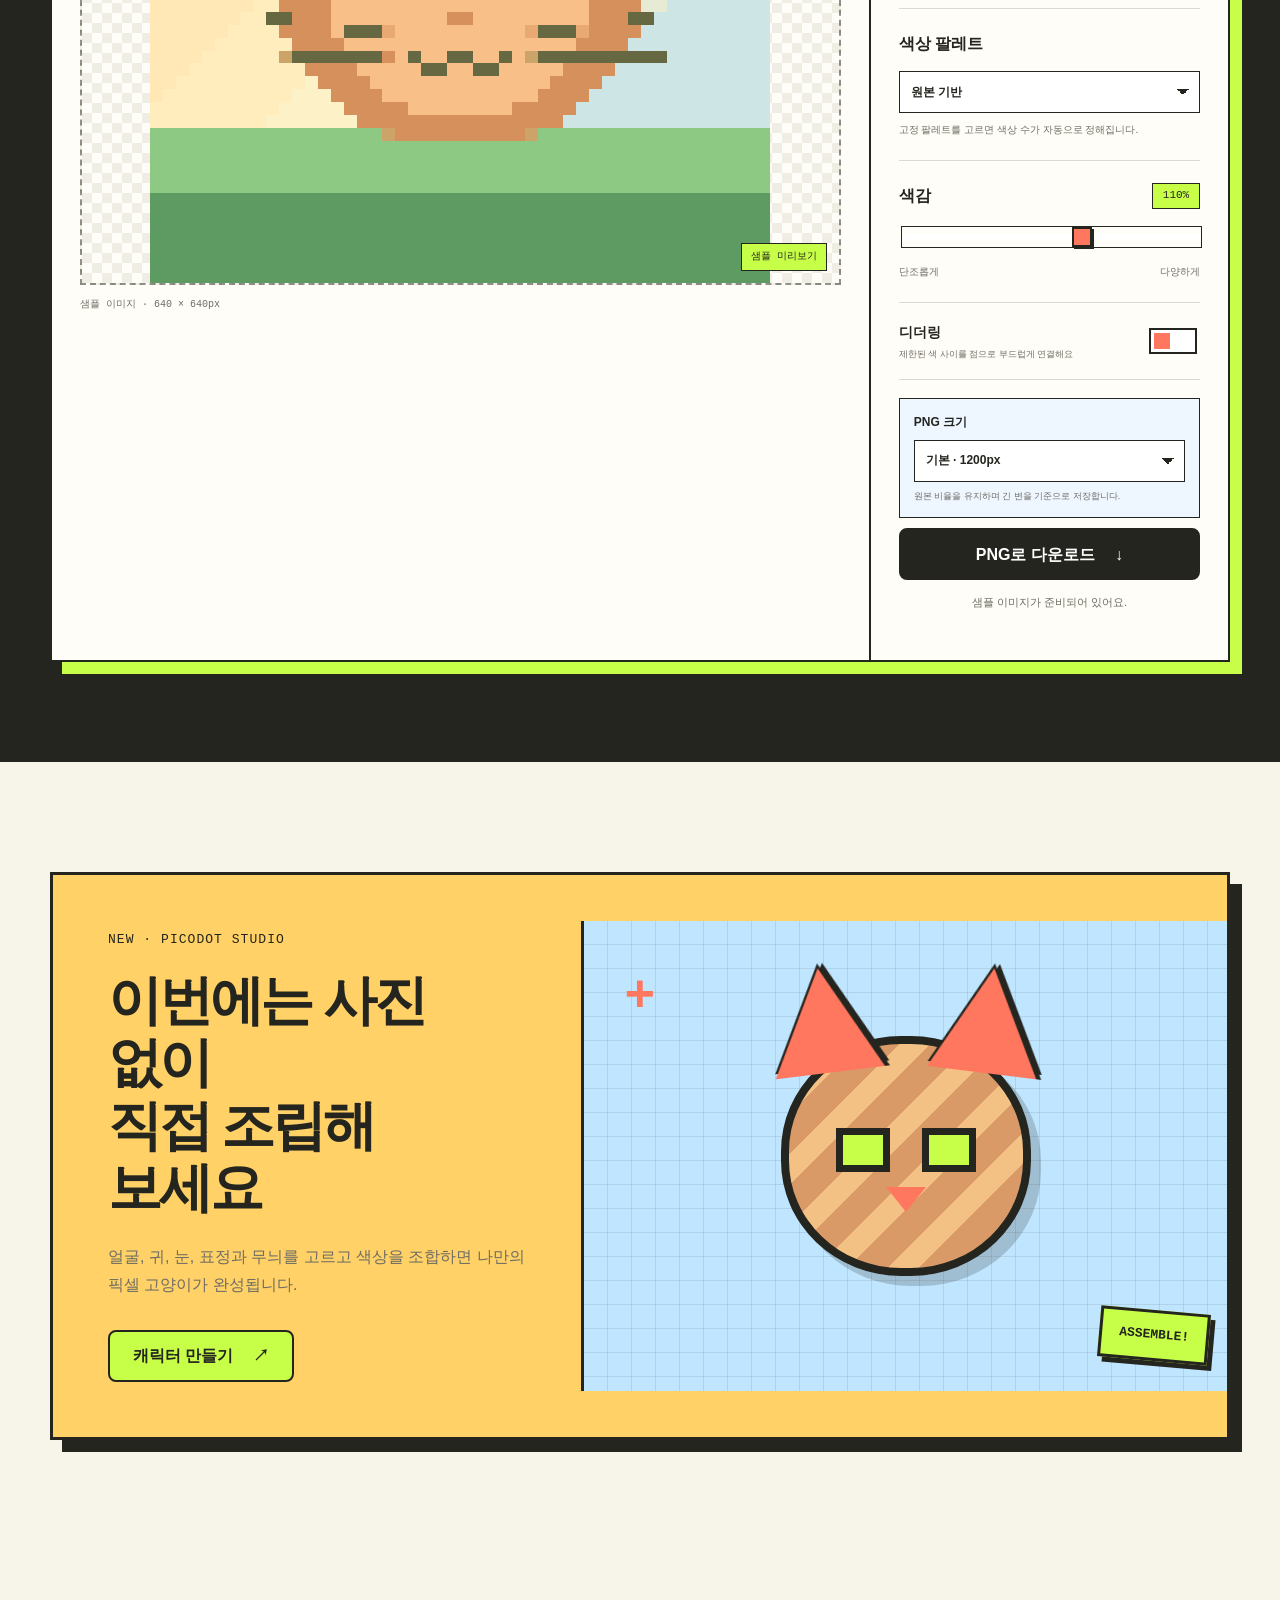
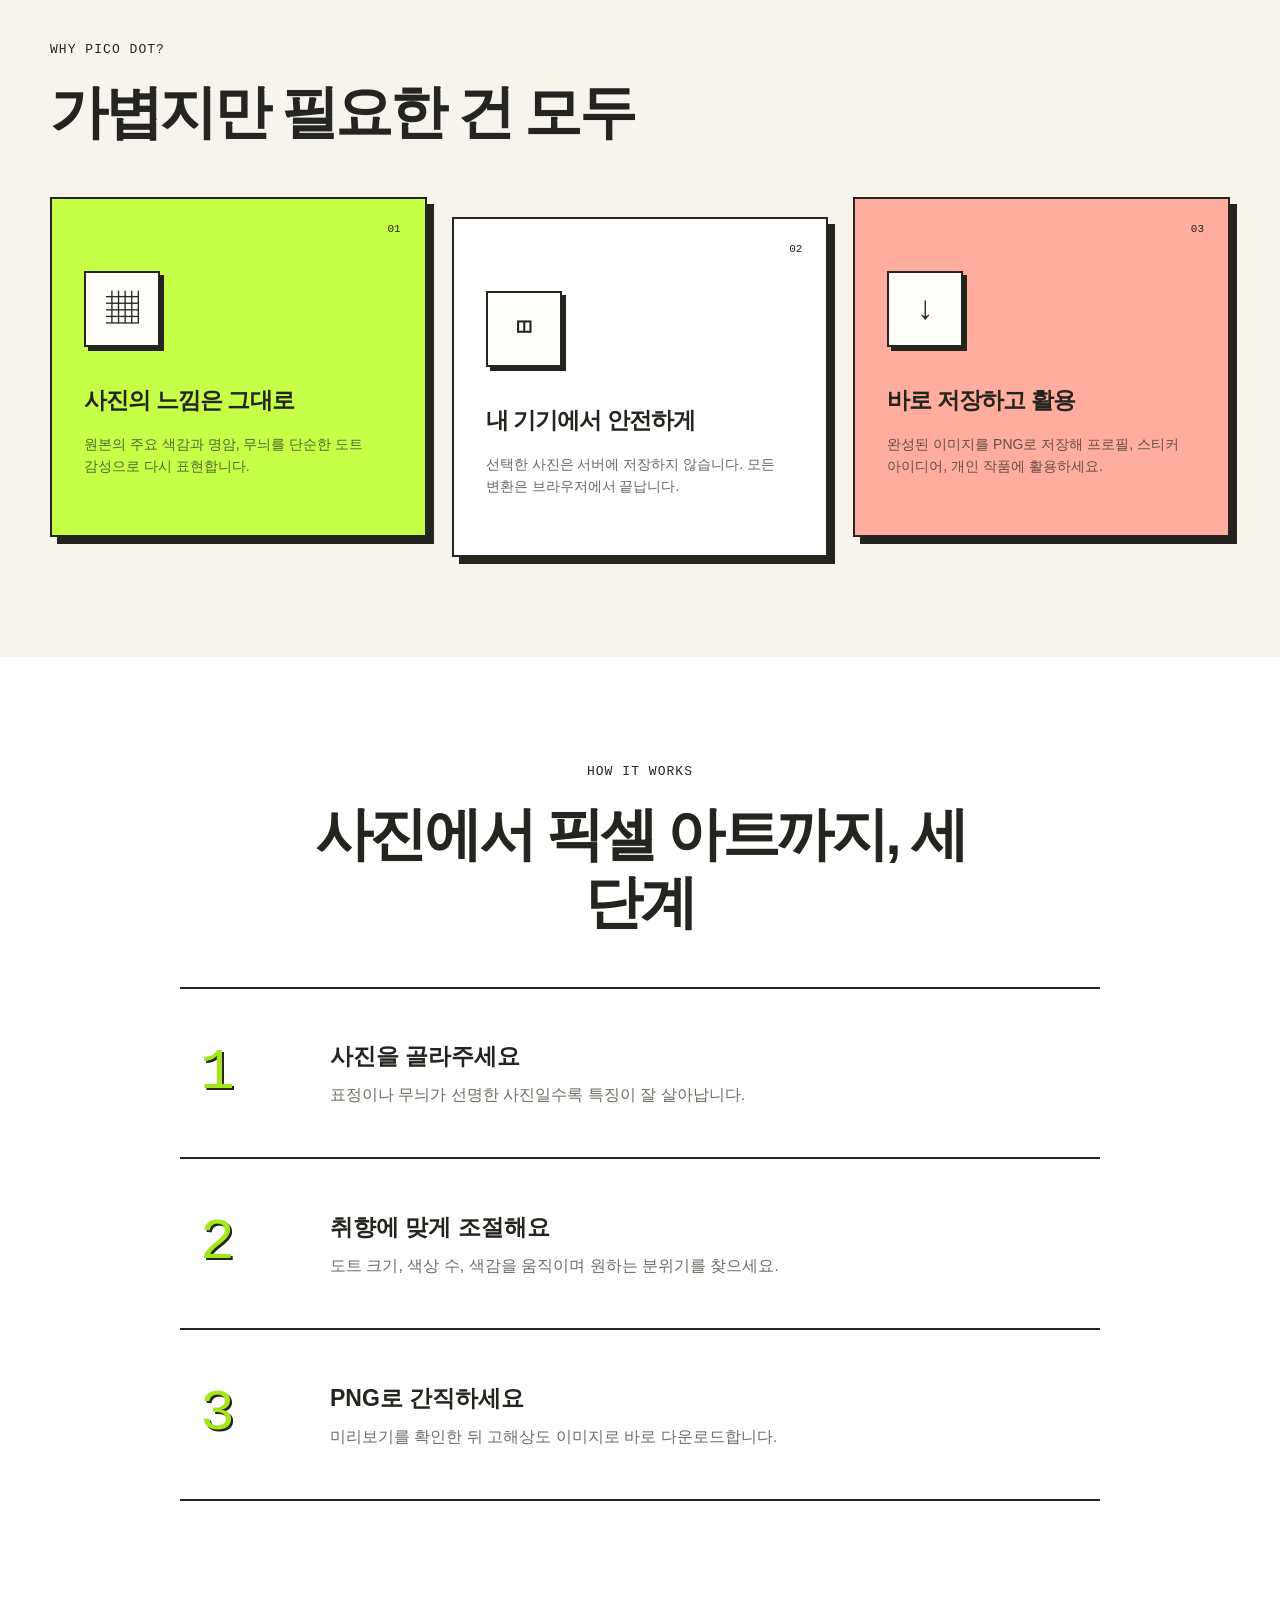
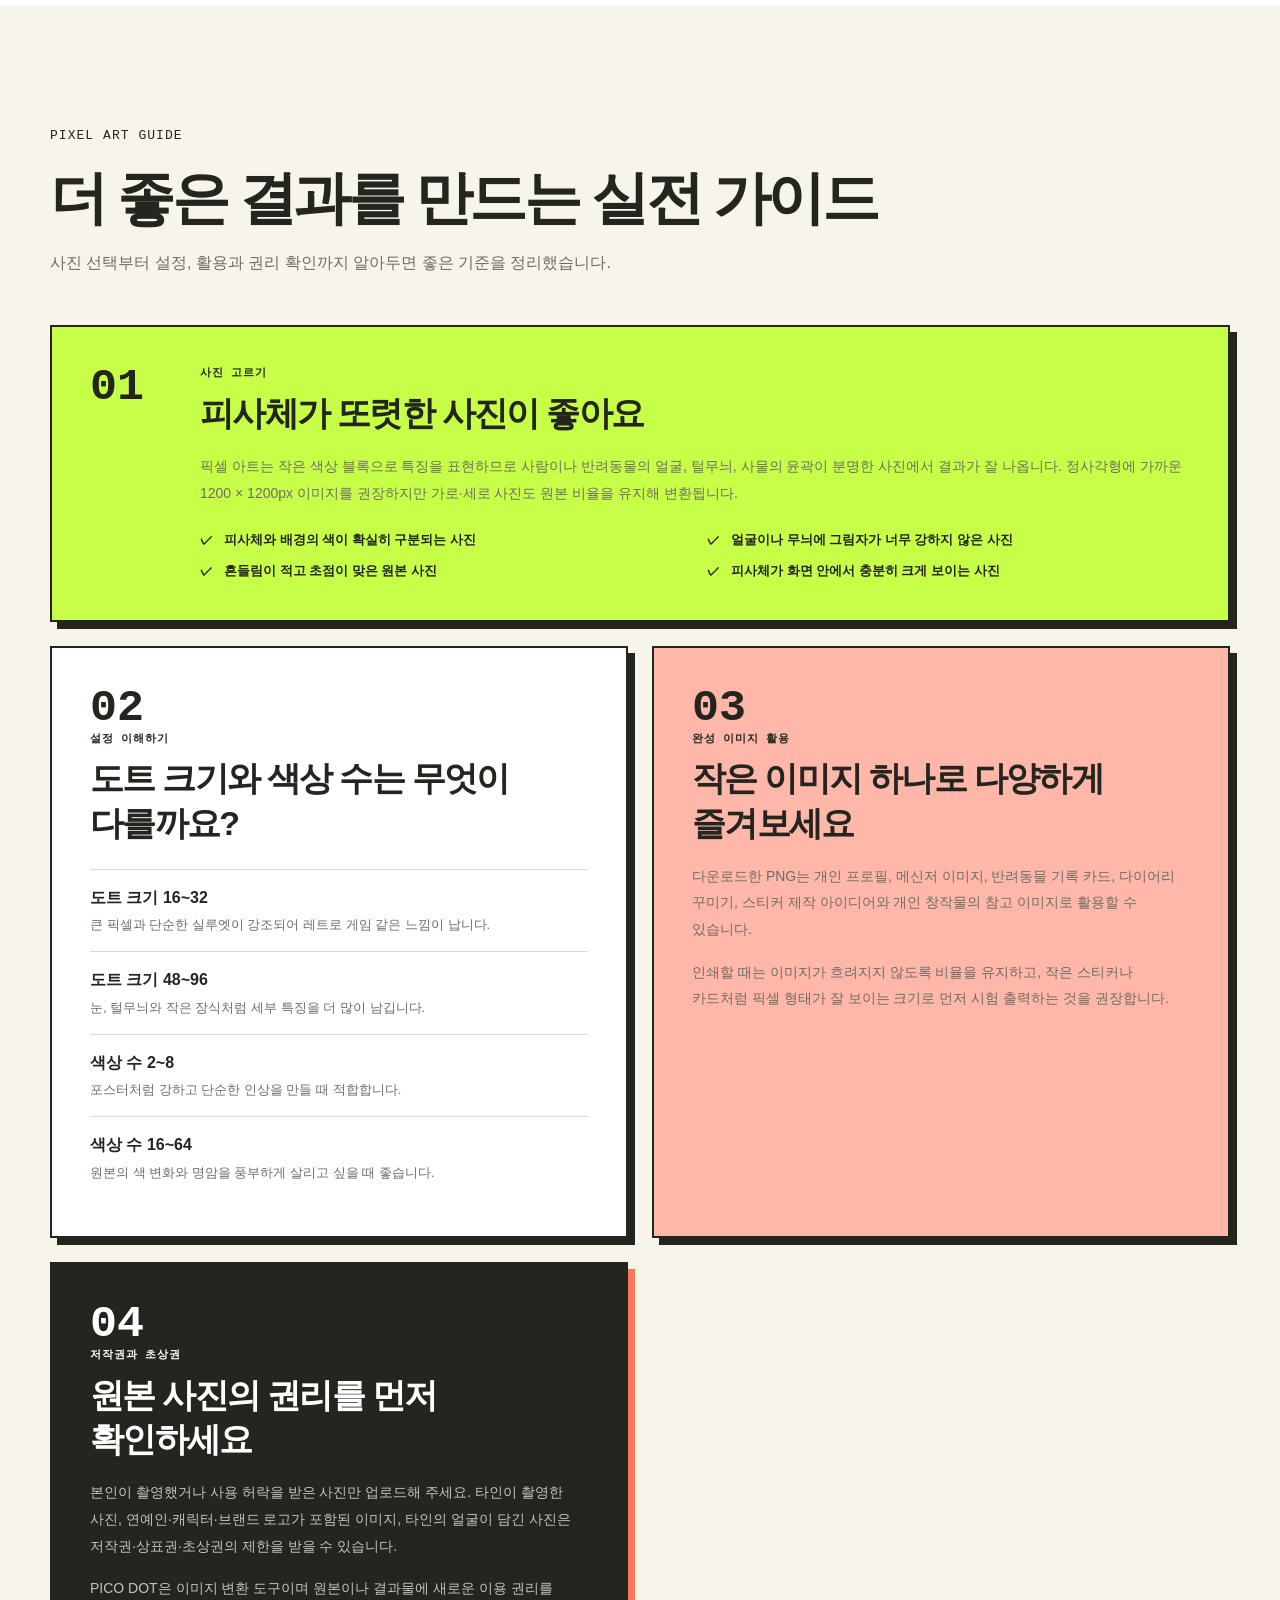
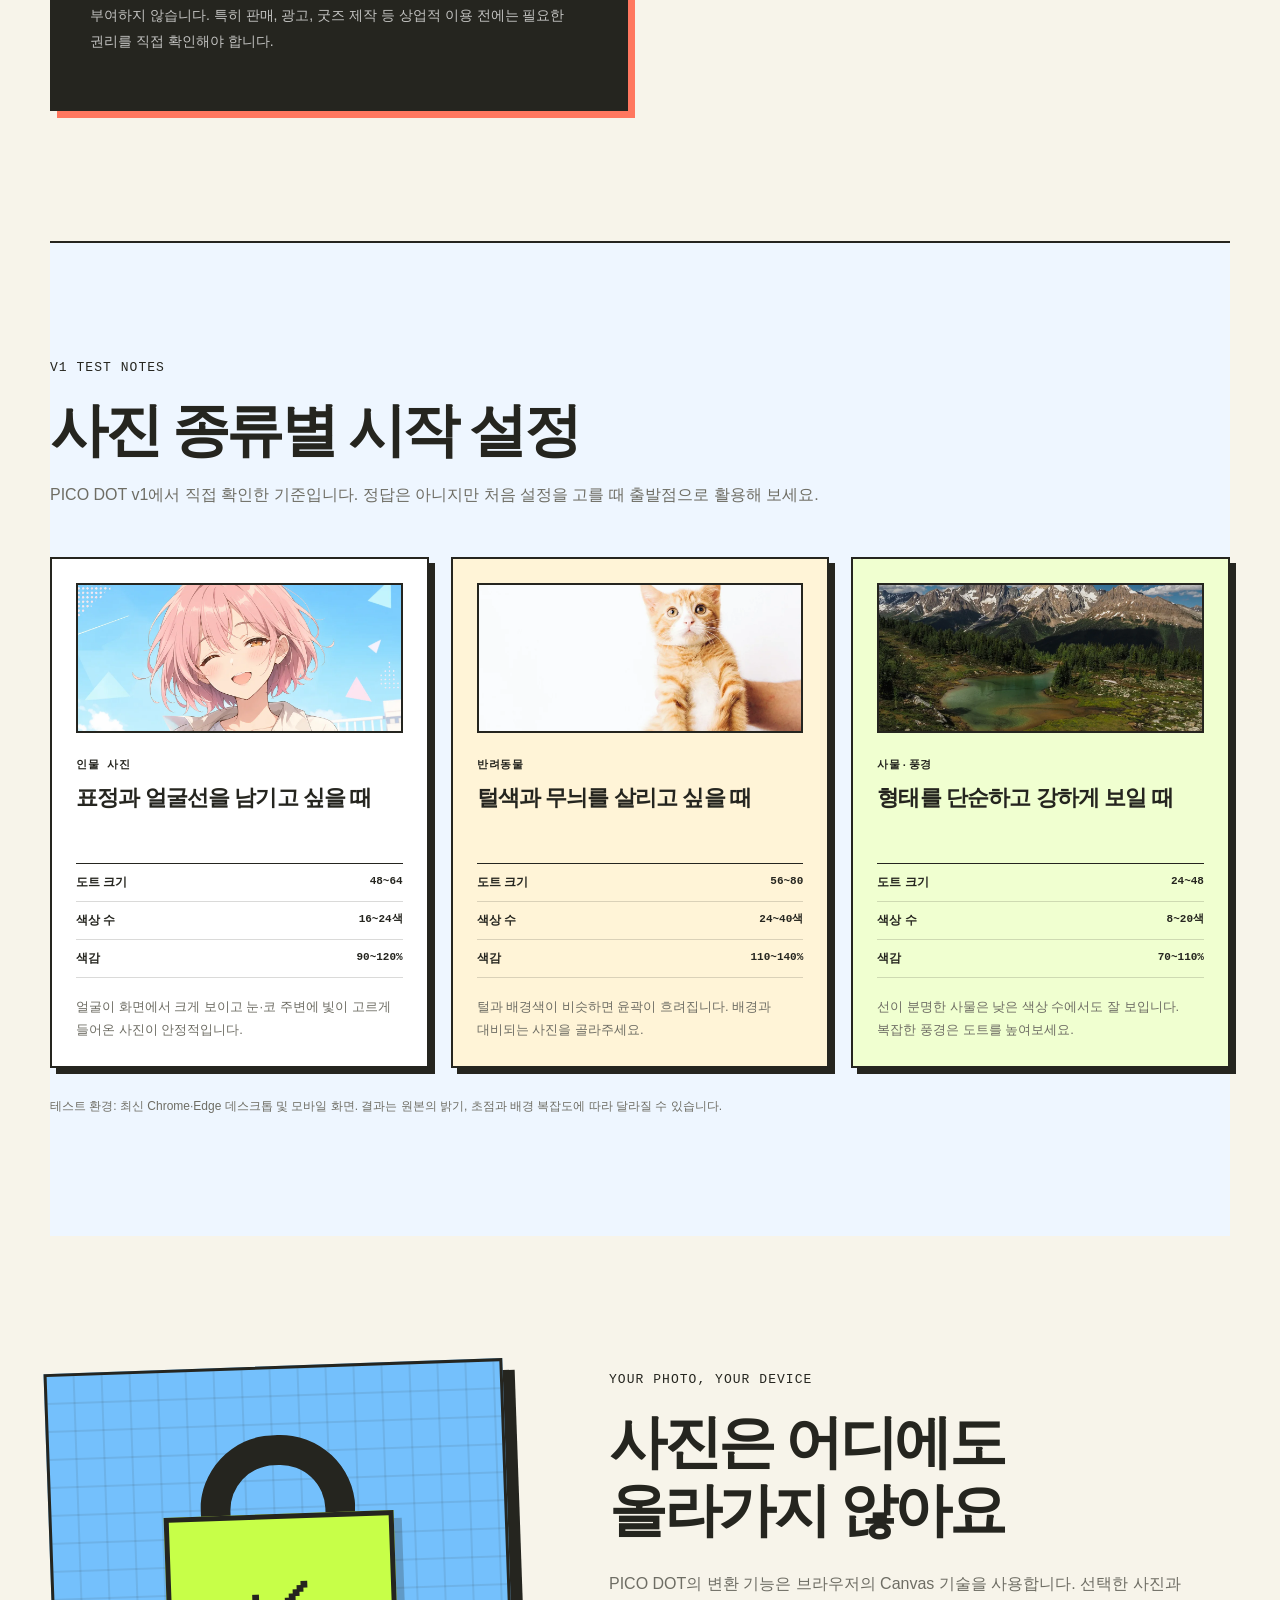
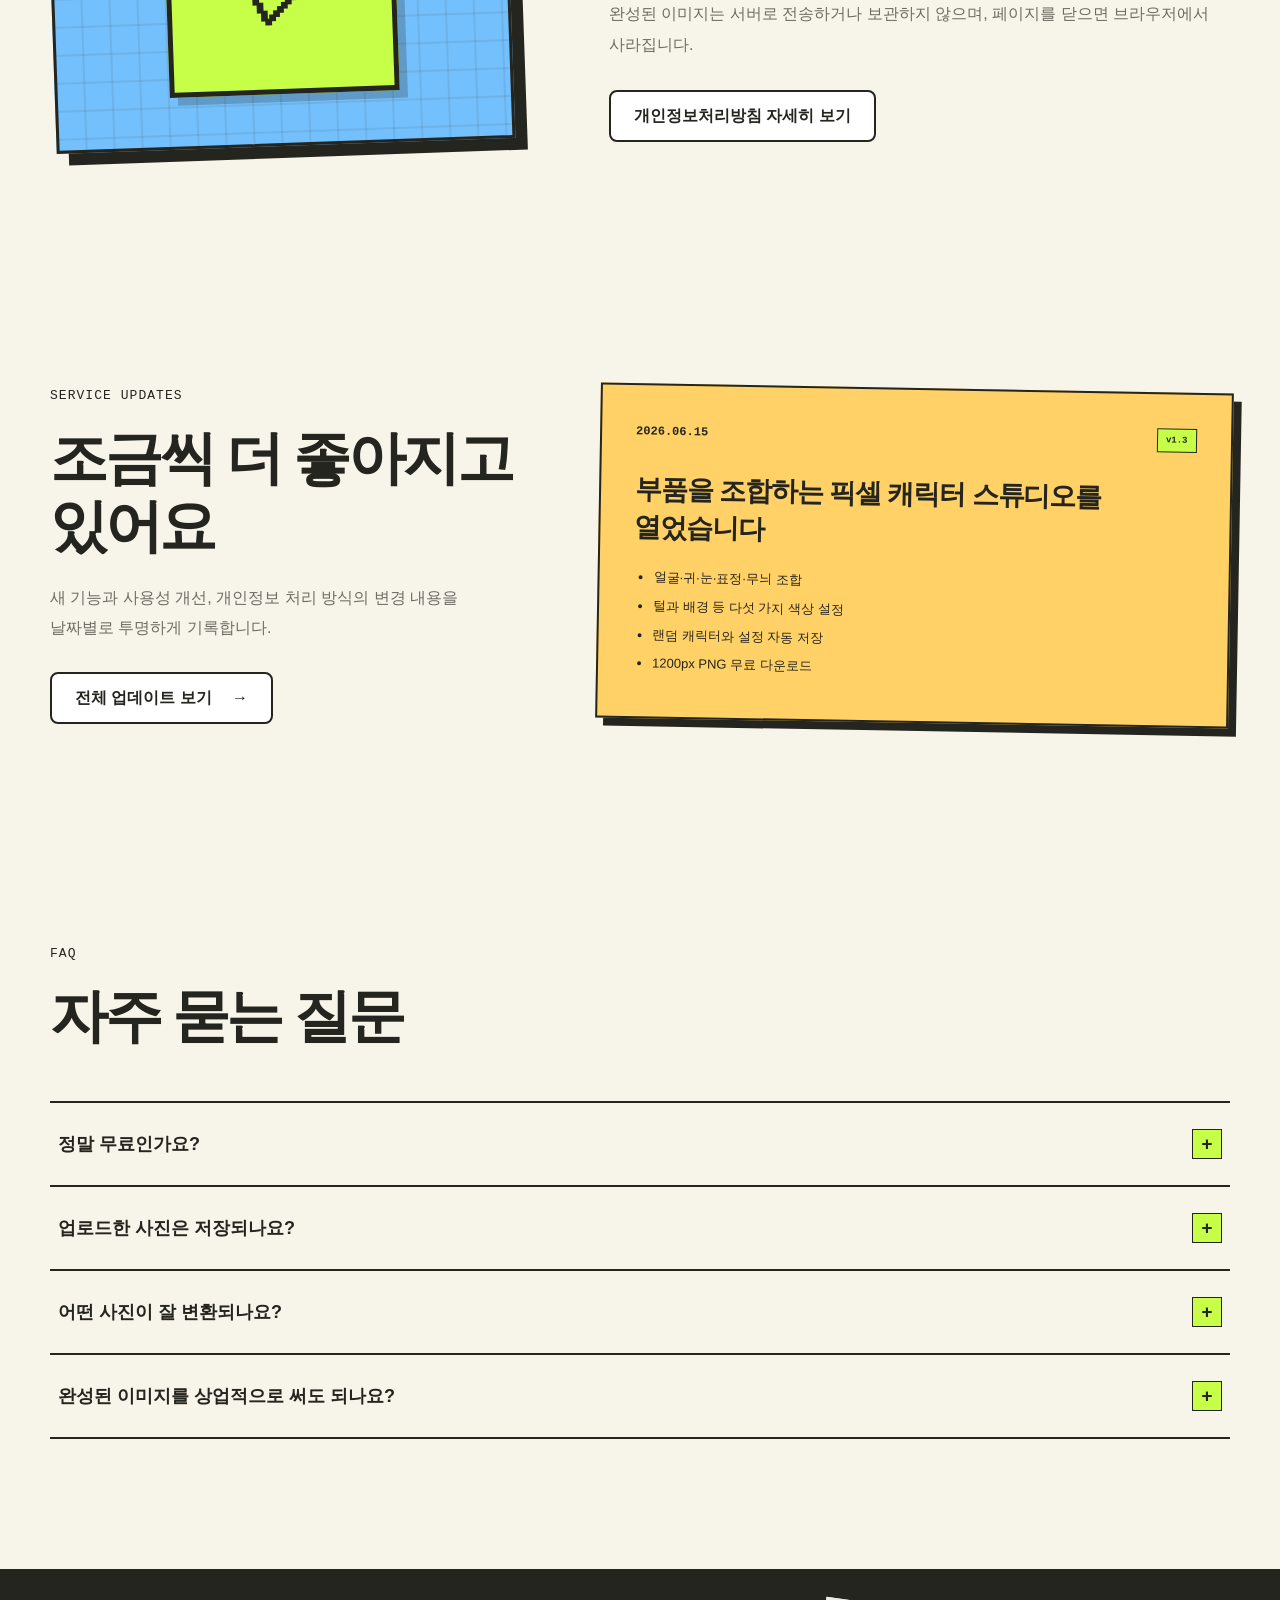
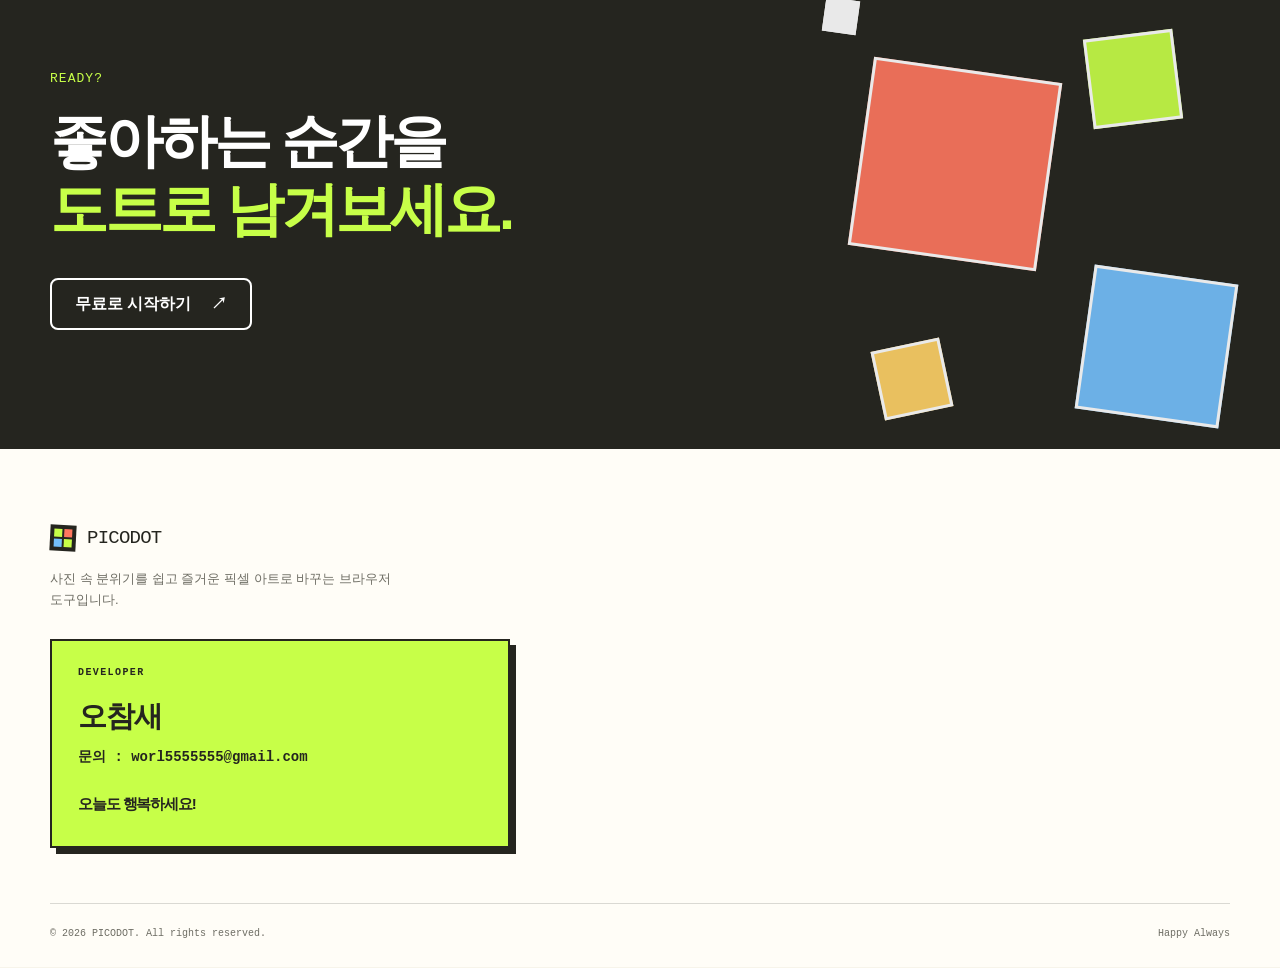
==== commit c75a228c: "feat: add character studio" ====
--- a/index.html
+++ b/index.html
@@ -65,20 +65,22 @@
     <a class="skip-link" href="#pixel-maker">픽셀 아트 만들기로 바로가기</a>
 
     <header class="site-header" data-header>
-      <a class="brand" href="#top" aria-label="PICO DOT 홈">
+      <a class="brand" href="#top" aria-label="PICODOT 홈">
         <span class="brand-mark" aria-hidden="true">
           <span></span><span></span><span></span><span></span>
         </span>
-        <span>PICO DOT</span>
+        <span>PICODOT</span>
       </a>
 
       <nav class="desktop-nav" aria-label="주요 메뉴">
-        <a href="#features">기능</a>
-        <a href="#how-it-works">사용법</a>
+        <a href="#pixel-maker">픽셀 아트 만들기</a>
+        <a href="studio.html">캐릭터 만들기</a>
+        <a href="#features">기능 소개</a>
         <a href="#guide">활용 가이드</a>
-        <a href="#updates">업데이트</a>
-        <a href="#privacy">개인정보</a>
-        <a href="#faq">FAQ</a>
+        <a href="#faq">자주 묻는 질문</a>
+        <a href="about.html">사이트 소개</a>
+        <a href="updates.html">서비스 업데이트</a>
+        <a href="privacy.html">개인정보처리방침</a>
       </nav>
 
       <a class="header-cta" href="#pixel-maker">무료로 만들기</a>
@@ -350,6 +352,31 @@
             </div>
         </section>
 
+        <section class="studio-promo section-shell" aria-labelledby="studio-promo-title">
+            <div class="studio-promo-copy">
+                <p class="section-kicker">NEW · PICODOT STUDIO</p>
+                <h2 id="studio-promo-title">이번에는 사진 없이<br>직접 조립해 보세요</h2>
+                <p>
+                    얼굴, 귀, 눈, 표정과 무늬를 고르고 색상을 조합하면
+                    나만의 픽셀 고양이가 완성됩니다.
+                </p>
+                <a class="button button-primary" href="studio.html">
+                    캐릭터 만들기 <span aria-hidden="true">↗</span>
+                </a>
+            </div>
+            <div class="studio-promo-art" aria-hidden="true">
+                <div class="promo-cat">
+                    <span class="promo-ear promo-ear-left"></span>
+                    <span class="promo-ear promo-ear-right"></span>
+                    <span class="promo-eye promo-eye-left"></span>
+                    <span class="promo-eye promo-eye-right"></span>
+                    <span class="promo-nose"></span>
+                </div>
+                <span class="promo-label">ASSEMBLE!</span>
+                <span class="promo-pixel">+</span>
+            </div>
+        </section>
+
         <aside class="ad-shell section-shell" aria-label="광고" data-ad-container hidden>
             <span class="ad-label">ADVERTISEMENT</span>
             <div class="ad-slot" data-ad-slot="home-mid">
@@ -511,8 +538,15 @@
             </div>
             <div class="test-note-grid">
                 <article class="test-note-card">
-                    <div class="test-note-art test-note-portrait" aria-hidden="true">
-                        <span></span>
+                    <div class="test-note-art">
+                        <img
+                            src="assets/images/examples/portrait-example.webp"
+                            alt="밝은 하늘을 배경으로 웃고 있는 분홍색 머리의 오리지널 캐릭터"
+                            width="1200"
+                            height="600"
+                            loading="lazy"
+                            decoding="async"
+                        >
                     </div>
                     <p class="guide-label">인물 사진</p>
                     <h3>표정과 얼굴선을 남기고 싶을 때</h3>
@@ -524,8 +558,15 @@
                     <p>얼굴이 화면에서 크게 보이고 눈·코 주변에 빛이 고르게 들어온 사진이 안정적입니다.</p>
                 </article>
                 <article class="test-note-card">
-                    <div class="test-note-art test-note-pet" aria-hidden="true">
-                        <span></span>
+                    <div class="test-note-art">
+                        <img
+                            src="assets/images/examples/cat-example.webp"
+                            alt="하얀 배경에서 눈을 크게 뜬 주황색 아기 고양이"
+                            width="1200"
+                            height="600"
+                            loading="lazy"
+                            decoding="async"
+                        >
                     </div>
                     <p class="guide-label">반려동물</p>
                     <h3>털색과 무늬를 살리고 싶을 때</h3>
@@ -537,8 +578,15 @@
                     <p>털과 배경색이 비슷하면 윤곽이 흐려집니다. 배경과 대비되는 사진을 골라주세요.</p>
                 </article>
                 <article class="test-note-card">
-                    <div class="test-note-art test-note-object" aria-hidden="true">
-                        <span></span>
+                    <div class="test-note-art">
+                        <img
+                            src="assets/images/examples/landscape-example.webp"
+                            alt="산맥과 숲 사이에 자리한 초록빛 호수 풍경"
+                            width="1200"
+                            height="600"
+                            loading="lazy"
+                            decoding="async"
+                        >
                     </div>
                     <p class="guide-label">사물·풍경</p>
                     <h3>형태를 단순하고 강하게 보일 때</h3>
@@ -586,14 +634,14 @@
             <article class="latest-update">
                 <div class="update-meta">
                     <time datetime="2026-06-15">2026.06.15</time>
-                    <span>v1.2</span>
+                    <span>v1.3</span>
                 </div>
-                <h3>색상 표현과 PNG 저장 선택지를 넓혔습니다</h3>
+                <h3>부품을 조합하는 픽셀 캐릭터 스튜디오를 열었습니다</h3>
                 <ul>
-                    <li>원본 기반 포함 다섯 가지 색상 팔레트</li>
-                    <li>점 패턴으로 색 변화를 표현하는 디더링</li>
-                    <li>600·1200·2400px PNG 다운로드</li>
-                    <li>새 설정도 브라우저에 자동 저장</li>
+                    <li>얼굴·귀·눈·표정·무늬 조합</li>
+                    <li>털과 배경 등 다섯 가지 색상 설정</li>
+                    <li>랜덤 캐릭터와 설정 자동 저장</li>
+                    <li>1200px PNG 무료 다운로드</li>
                 </ul>
             </article>
         </section>
@@ -646,11 +694,11 @@
     <footer class="site-footer">
       <div class="footer-main">
         <div>
-          <a class="brand footer-brand" href="#top">
+          <a class="brand footer-brand" href="#top" aria-label="PICODOT 홈">
             <span class="brand-mark" aria-hidden="true">
               <span></span><span></span><span></span><span></span>
             </span>
-            <span>PICO DOT</span>
+            <span>PICODOT</span>
           </a>
           <p>사진 속 분위기를 쉽고 즐거운 픽셀 아트로 바꾸는 브라우저 도구입니다.</p>
           <div class="developer-info">
@@ -660,24 +708,9 @@
             <strong><span class="developer-message">오늘도 행복하세요!</span></strong>
           </div>
         </div>
-        <div class="footer-links">
-          <div>
-            <strong>서비스</strong>
-            <a href="#pixel-maker">픽셀 아트 만들기</a>
-            <a href="#features">기능 소개</a>
-            <a href="#guide">활용 가이드</a>
-            <a href="#faq">자주 묻는 질문</a>
-          </div>
-          <div>
-            <strong>안내</strong>
-            <a href="about.html">사이트 소개</a>
-            <a href="updates.html">서비스 업데이트</a>
-            <a href="privacy.html">개인정보처리방침</a>
-          </div>
-        </div>
       </div>
       <div class="footer-bottom">
-        <span>© <span data-current-year></span> PICO DOT. All rights reserved.</span>
+        <span>© <span data-current-year></span> PICODOT. All rights reserved.</span>
         <span>Happy Always</span>
       </div>
     </footer>
--- a/assets/css/styles.css
+++ b/assets/css/styles.css
@@ -92,7 +92,7 @@
   display: grid;
   grid-template-columns: 1fr auto 1fr;
   align-items: center;
-  width: min(calc(100% - 36px), 1240px);
+  width: min(calc(100% - 36px), 1380px);
   margin: 18px auto 0;
   padding: 12px 14px 12px 18px;
   border: 2px solid var(--ink);
@@ -139,9 +139,11 @@
 .desktop-nav {
   display: flex;
   align-items: center;
-  gap: 30px;
-  font-size: 14px;
+  justify-content: center;
+  gap: clamp(12px, 1.5vw, 24px);
+  font-size: 12px;
   font-weight: 700;
+  white-space: nowrap;
 }
 
 .desktop-nav a {
@@ -162,8 +164,419 @@
 }
 
 .desktop-nav a:hover::after,
-.desktop-nav a:focus-visible::after {
+.desktop-nav a:focus-visible::after,
+.desktop-nav a.is-current::after {
   transform: scaleX(1);
+}
+
+.studio-promo {
+  display: grid;
+  grid-template-columns: 0.9fr 1.1fr;
+  align-items: center;
+  margin-top: 110px;
+  margin-bottom: 110px;
+  border: 3px solid var(--ink);
+  background: var(--yellow);
+  box-shadow: 12px 12px 0 var(--ink);
+}
+
+.studio-promo-copy {
+  padding: 55px;
+}
+
+.studio-promo-copy h2 {
+  margin: 0;
+  font-size: clamp(36px, 4.2vw, 57px);
+  font-weight: 900;
+  letter-spacing: -0.06em;
+  line-height: 1.16;
+}
+
+.studio-promo-copy > p:not(.section-kicker) {
+  margin: 24px 0 30px;
+  color: var(--muted);
+  line-height: 1.8;
+}
+
+.studio-promo-art {
+  position: relative;
+  display: grid;
+  min-height: 470px;
+  overflow: hidden;
+  border-left: 3px solid var(--ink);
+  background:
+    linear-gradient(90deg, transparent 94%, rgba(37, 37, 31, 0.1) 94%),
+    linear-gradient(transparent 94%, rgba(37, 37, 31, 0.1) 94%),
+    #bfe5ff;
+  background-size: 24px 24px;
+  place-items: center;
+}
+
+.promo-cat {
+  position: relative;
+  width: 250px;
+  height: 240px;
+  border: 8px solid var(--ink);
+  border-radius: 48%;
+  background:
+    repeating-linear-gradient(135deg, #d99a68 0 28px, #f3c184 28px 50px);
+  box-shadow: 10px 10px 0 rgba(37, 37, 31, 0.2);
+}
+
+.promo-ear {
+  position: absolute;
+  top: -76px;
+  width: 0;
+  height: 0;
+  border-right: 55px solid transparent;
+  border-bottom: 105px solid var(--coral);
+  border-left: 55px solid transparent;
+  filter: drop-shadow(0 -5px 0 var(--ink)) drop-shadow(5px 0 0 var(--ink));
+}
+
+.promo-ear-left {
+  left: -20px;
+  transform: rotate(-7deg);
+}
+
+.promo-ear-right {
+  right: -20px;
+  transform: rotate(7deg);
+}
+
+.promo-eye {
+  position: absolute;
+  top: 84px;
+  width: 54px;
+  height: 44px;
+  border: 7px solid var(--ink);
+  background: var(--lime);
+}
+
+.promo-eye-left {
+  left: 47px;
+}
+
+.promo-eye-right {
+  right: 47px;
+}
+
+.promo-nose {
+  position: absolute;
+  top: 143px;
+  left: 50%;
+  width: 0;
+  height: 0;
+  border-top: 25px solid var(--coral);
+  border-right: 20px solid transparent;
+  border-left: 20px solid transparent;
+  transform: translateX(-50%);
+}
+
+.promo-label {
+  position: absolute;
+  right: 18px;
+  bottom: 30px;
+  padding: 12px 17px;
+  border: 3px solid var(--ink);
+  background: var(--lime);
+  box-shadow: 5px 5px 0 var(--ink);
+  font-family: var(--font-mono);
+  font-size: 13px;
+  font-weight: 800;
+  transform: rotate(5deg);
+}
+
+.promo-pixel {
+  position: absolute;
+  top: 35px;
+  left: 40px;
+  color: var(--coral);
+  font-family: var(--font-mono);
+  font-size: 52px;
+  font-weight: 900;
+}
+
+.studio-page {
+  min-height: 100vh;
+}
+
+.studio-header {
+  grid-template-columns: 1fr auto 1fr;
+}
+
+.studio-intro {
+  display: grid;
+  grid-template-columns: 1.35fr 0.65fr;
+  align-items: end;
+  padding-top: 100px;
+  padding-bottom: 70px;
+  gap: 70px;
+}
+
+.studio-intro h1 {
+  margin: 0;
+  font-size: clamp(48px, 7vw, 92px);
+  font-weight: 900;
+  letter-spacing: -0.075em;
+  line-height: 1.02;
+}
+
+.studio-intro > div > p:last-child {
+  max-width: 680px;
+  margin: 30px 0 0;
+  color: var(--muted);
+  font-size: 17px;
+  line-height: 1.85;
+}
+
+.studio-points {
+  margin: 0;
+  padding: 0;
+  border-top: 2px solid var(--ink);
+  list-style: none;
+}
+
+.studio-points li {
+  display: grid;
+  grid-template-columns: 42px 1fr;
+  padding: 16px 0;
+  border-bottom: 1px solid var(--soft-line);
+  gap: 12px;
+}
+
+.studio-points strong {
+  font-family: var(--font-mono);
+  font-size: 11px;
+}
+
+.studio-points span {
+  font-size: 13px;
+  font-weight: 700;
+}
+
+.studio-workspace {
+  display: grid;
+  grid-template-columns: minmax(0, 1.2fr) minmax(330px, 0.8fr);
+  margin-bottom: 110px;
+  border: 3px solid var(--ink);
+  background: var(--paper);
+  box-shadow: 12px 12px 0 var(--ink);
+}
+
+.studio-preview-panel,
+.studio-controls {
+  padding: 30px;
+}
+
+.studio-preview-panel {
+  border-right: 3px solid var(--ink);
+}
+
+.studio-preview-panel .panel-heading h2,
+.studio-controls .panel-heading h2 {
+  margin: 0;
+  font-size: 21px;
+}
+
+.studio-live-badge {
+  padding: 5px 9px;
+  border: 1.5px solid var(--ink);
+  background: var(--lime);
+  font-family: var(--font-mono);
+  font-size: 9px;
+  font-weight: 800;
+}
+
+.studio-canvas-frame {
+  position: relative;
+  overflow: visible;
+  margin: 28px 14px 18px 0;
+  padding-top: 38px;
+  border: 3px solid var(--ink);
+  border-radius: 20px;
+  background: var(--paper);
+  box-shadow: 11px 11px 0 var(--ink);
+  transform: rotate(1deg);
+}
+
+.studio-window-bar {
+  position: absolute;
+  top: 0;
+  right: 0;
+  left: 0;
+  display: flex;
+  align-items: center;
+  justify-content: space-between;
+  height: 38px;
+  padding: 0 15px;
+  border-bottom: 2px solid var(--ink);
+}
+
+.studio-window-bar > div {
+  display: flex;
+  gap: 7px;
+}
+
+.studio-window-bar span {
+  width: 10px;
+  height: 10px;
+  border: 1.5px solid var(--ink);
+  border-radius: 50%;
+  background: var(--coral);
+}
+
+.studio-window-bar span:nth-child(2) {
+  background: var(--yellow);
+}
+
+.studio-window-bar span:nth-child(3) {
+  background: var(--lime);
+}
+
+.studio-window-bar strong {
+  font-family: var(--font-mono);
+  font-size: 9px;
+}
+
+.studio-canvas-frame canvas {
+  display: block;
+  width: 100%;
+  height: auto;
+  border-radius: 0 0 16px 16px;
+  image-rendering: pixelated;
+}
+
+.studio-sticker {
+  position: absolute;
+  z-index: 2;
+  padding: 10px 13px;
+  border: 2px solid var(--ink);
+  background: var(--paper);
+  box-shadow: 4px 4px 0 var(--ink);
+  font-family: var(--font-mono);
+  font-size: 10px;
+  font-weight: 800;
+}
+
+.studio-sticker-original {
+  top: -19px;
+  left: -18px;
+  transform: rotate(-5deg);
+}
+
+.studio-sticker-pixel {
+  right: -20px;
+  bottom: 22px;
+  background: var(--lime);
+  transform: rotate(5deg);
+}
+
+.studio-preview-actions {
+  display: grid;
+  grid-template-columns: repeat(2, minmax(0, 1fr));
+  margin-top: 32px;
+  gap: 12px;
+}
+
+.studio-preview-actions .button {
+  width: 100%;
+}
+
+.studio-control-grid {
+  display: grid;
+  grid-template-columns: repeat(2, minmax(0, 1fr));
+  gap: 13px;
+}
+
+.studio-control-grid label,
+.studio-name-control {
+  display: block;
+}
+
+.studio-control-grid label > span,
+.studio-name-control > label {
+  display: block;
+  margin-bottom: 7px;
+  font-size: 11px;
+  font-weight: 800;
+}
+
+.studio-colors {
+  display: grid;
+  grid-template-columns: repeat(5, minmax(0, 1fr));
+  margin: 25px 0 0;
+  padding: 19px 0 0;
+  border: 0;
+  border-top: 1px solid var(--soft-line);
+  gap: 8px;
+}
+
+.studio-colors legend {
+  padding: 0 0 12px;
+  font-size: 12px;
+  font-weight: 900;
+}
+
+.studio-colors label {
+  min-width: 0;
+  text-align: center;
+}
+
+.studio-colors label span {
+  display: block;
+  margin-bottom: 7px;
+  font-size: 8px;
+  font-weight: 700;
+}
+
+.studio-colors input[type="color"] {
+  width: 100%;
+  height: 42px;
+  padding: 3px;
+  border: 1.5px solid var(--ink);
+  background: var(--white);
+  cursor: pointer;
+}
+
+.studio-name-control {
+  margin-top: 22px;
+  padding-top: 20px;
+  border-top: 1px solid var(--soft-line);
+}
+
+.studio-name-control input {
+  width: 100%;
+  min-height: 44px;
+  padding: 9px 11px;
+  border: 1.5px solid var(--ink);
+  background: var(--white);
+  font-family: var(--font-mono);
+  font-size: 12px;
+  font-weight: 700;
+}
+
+.studio-name-control small {
+  display: block;
+  margin-top: 8px;
+  color: var(--muted);
+  font-size: 9px;
+}
+
+.studio-note {
+  padding-bottom: 120px;
+}
+
+.studio-note h2 {
+  max-width: 760px;
+  margin: 0;
+  font-size: clamp(34px, 4vw, 52px);
+  letter-spacing: -0.05em;
+  line-height: 1.2;
+}
+
+.studio-footer {
+  position: static;
 }
 
 .header-cta {
@@ -1350,65 +1763,14 @@
   margin-bottom: 24px;
   overflow: hidden;
   border: 2px solid var(--ink);
-  background-size: 18px 18px;
-  image-rendering: pixelated;
-}
-
-.test-note-art span {
-  position: absolute;
+  background: #f7f4ea;
+}
+
+.test-note-art img {
+  width: 100%;
+  height: 100%;
+  object-fit: cover;
   display: block;
-}
-
-.test-note-portrait {
-  background:
-    linear-gradient(90deg, transparent 88%, rgba(37, 37, 31, 0.1) 88%),
-    linear-gradient(transparent 88%, rgba(37, 37, 31, 0.1) 88%),
-    #a5d8ff;
-}
-
-.test-note-portrait span {
-  bottom: -30px;
-  left: 50%;
-  width: 112px;
-  height: 145px;
-  border: 8px solid var(--ink);
-  background: #ffd8a8;
-  transform: translateX(-50%);
-}
-
-.test-note-pet {
-  background:
-    linear-gradient(90deg, transparent 88%, rgba(37, 37, 31, 0.1) 88%),
-    linear-gradient(transparent 88%, rgba(37, 37, 31, 0.1) 88%),
-    #ffb7aa;
-}
-
-.test-note-pet span {
-  right: 20%;
-  bottom: -24px;
-  width: 150px;
-  height: 120px;
-  border: 8px solid var(--ink);
-  background: #d99a68;
-  transform: rotate(-4deg);
-}
-
-.test-note-object {
-  background:
-    linear-gradient(90deg, transparent 88%, rgba(37, 37, 31, 0.1) 88%),
-    linear-gradient(transparent 88%, rgba(37, 37, 31, 0.1) 88%),
-    #ffd166;
-}
-
-.test-note-object span {
-  bottom: 22px;
-  left: 50%;
-  width: 112px;
-  height: 78px;
-  border: 8px solid var(--ink);
-  background: var(--lime);
-  box-shadow: 14px 14px 0 #74c0fc;
-  transform: translateX(-55%);
 }
 
 .test-note-card h3 {
@@ -1728,10 +2090,7 @@
 }
 
 .footer-main {
-  display: grid;
-  grid-template-columns: 1.2fr 0.8fr;
   padding-bottom: 55px;
-  gap: 70px;
 }
 
 .footer-main > div:first-child p {
@@ -1739,33 +2098,6 @@
   margin: 16px 0 0;
   color: var(--muted);
   font-size: 13px;
-}
-
-.footer-links {
-  display: grid;
-  grid-template-columns: repeat(2, 1fr);
-  gap: 40px;
-}
-
-.footer-links > div {
-  display: flex;
-  flex-direction: column;
-  gap: 9px;
-}
-
-.footer-links strong {
-  margin-bottom: 7px;
-  font-size: 13px;
-}
-
-.footer-links a {
-  color: var(--muted);
-  font-size: 12px;
-}
-
-.footer-links a:hover {
-  color: var(--ink);
-  text-decoration: underline;
 }
 
 .developer-info {
@@ -1823,6 +2155,7 @@
 
 .compact-header {
   position: relative;
+  grid-template-columns: 1fr auto;
 }
 
 .document-shell {
@@ -1936,13 +2269,54 @@
   font-size: 13px;
 }
 
-@media (max-width: 900px) {
-  .desktop-nav {
-    display: none;
-  }
-
+@media (max-width: 1100px) {
   .site-header {
     grid-template-columns: 1fr auto;
+    border-radius: 28px;
+  }
+
+  .desktop-nav {
+    grid-column: 1 / -1;
+    grid-row: 2;
+    justify-content: flex-start;
+    width: 100%;
+    margin-top: 10px;
+    padding: 10px 4px 1px;
+    overflow-x: auto;
+    border-top: 1px solid var(--soft-line);
+    scrollbar-width: none;
+  }
+
+  .desktop-nav::-webkit-scrollbar {
+    display: none;
+  }
+
+}
+
+@media (max-width: 900px) {
+  .studio-promo {
+    grid-template-columns: 1fr;
+  }
+
+  .studio-promo-art {
+    min-height: 420px;
+    border-top: 3px solid var(--ink);
+    border-left: 0;
+  }
+
+  .studio-intro {
+    grid-template-columns: 1fr;
+    padding-top: 80px;
+    gap: 45px;
+  }
+
+  .studio-workspace {
+    grid-template-columns: 1fr;
+  }
+
+  .studio-preview-panel {
+    border-right: 0;
+    border-bottom: 3px solid var(--ink);
   }
 
   .hero {
@@ -2012,9 +2386,6 @@
     opacity: 0.35;
   }
 
-  .footer-main {
-    grid-template-columns: 1fr;
-  }
 }
 
 @media (max-width: 600px) {
@@ -2030,6 +2401,7 @@
     width: calc(100% - 22px);
     margin-top: 10px;
     padding: 9px 10px 9px 13px;
+    border-radius: 22px;
   }
 
   .brand {
@@ -2044,6 +2416,120 @@
   .header-cta {
     padding: 7px 11px;
     font-size: 11px;
+  }
+
+  .desktop-nav {
+    justify-content: center;
+    flex-wrap: wrap;
+    gap: 7px 16px;
+    margin-top: 8px;
+    padding-top: 8px;
+    overflow-x: visible;
+    font-size: 11px;
+  }
+
+  .studio-promo {
+    width: calc(100% - 28px);
+    margin-top: 75px;
+    margin-bottom: 80px;
+    box-shadow: 7px 7px 0 var(--ink);
+  }
+
+  .studio-promo-copy {
+    padding: 32px 24px;
+  }
+
+  .studio-promo-art {
+    min-height: 340px;
+  }
+
+  .promo-cat {
+    width: 190px;
+    height: 185px;
+  }
+
+  .promo-ear {
+    top: -58px;
+    border-right-width: 42px;
+    border-bottom-width: 80px;
+    border-left-width: 42px;
+  }
+
+  .promo-eye {
+    top: 62px;
+    width: 42px;
+    height: 35px;
+  }
+
+  .promo-eye-left {
+    left: 34px;
+  }
+
+  .promo-eye-right {
+    right: 34px;
+  }
+
+  .promo-nose {
+    top: 111px;
+  }
+
+  .studio-intro {
+    padding-top: 65px;
+    padding-bottom: 50px;
+  }
+
+  .studio-intro h1 {
+    font-size: clamp(43px, 13vw, 62px);
+  }
+
+  .studio-intro > div > p:last-child {
+    font-size: 14px;
+  }
+
+  .studio-workspace {
+    width: calc(100% - 28px);
+    margin-bottom: 80px;
+    box-shadow: 7px 7px 0 var(--ink);
+  }
+
+  .studio-preview-panel,
+  .studio-controls {
+    padding: 20px;
+  }
+
+  .studio-canvas-frame {
+    margin-right: 8px;
+    box-shadow: 7px 7px 0 var(--ink);
+  }
+
+  .studio-sticker {
+    padding: 7px 9px;
+    font-size: 8px;
+  }
+
+  .studio-sticker-original {
+    left: -10px;
+  }
+
+  .studio-sticker-pixel {
+    right: -9px;
+  }
+
+  .studio-preview-actions {
+    grid-template-columns: 1fr;
+  }
+
+  .studio-control-grid {
+    grid-template-columns: 1fr;
+  }
+
+  .studio-colors {
+    grid-template-columns: repeat(5, minmax(44px, 1fr));
+    overflow-x: auto;
+  }
+
+  .studio-note {
+    padding-bottom: 90px;
   }
 
   .section-shell {
@@ -2320,15 +2806,49 @@
     gap: 35px;
   }
 
-  .footer-links {
-    gap: 20px;
-  }
-
-  .footer-bottom,
-  .document-footer {
+  .footer-bottom {
     align-items: flex-start;
     flex-direction: column;
     gap: 8px;
+  }
+
+  .document-page,
+  .studio-page {
+    padding-bottom: calc(68px + env(safe-area-inset-bottom));
+  }
+
+  .document-footer {
+    position: fixed;
+    right: 0;
+    bottom: 0;
+    left: 0;
+    z-index: 40;
+    display: grid;
+    grid-template-columns: repeat(3, minmax(0, 1fr));
+    align-items: center;
+    width: 100%;
+    min-height: 60px;
+    padding: 14px 12px calc(14px + env(safe-area-inset-bottom));
+    border-top: 1px solid rgba(255, 255, 255, 0.18);
+    box-shadow: 0 -5px 18px rgba(37, 37, 31, 0.18);
+    gap: 8px;
+  }
+
+  .document-footer a {
+    overflow: hidden;
+    font-size: 10px;
+    font-weight: 700;
+    text-align: center;
+    text-overflow: ellipsis;
+    white-space: nowrap;
+  }
+
+  .document-footer a:first-child {
+    text-align: left;
+  }
+
+  .document-footer a:last-child {
+    text-align: right;
   }
 
   .document-shell {
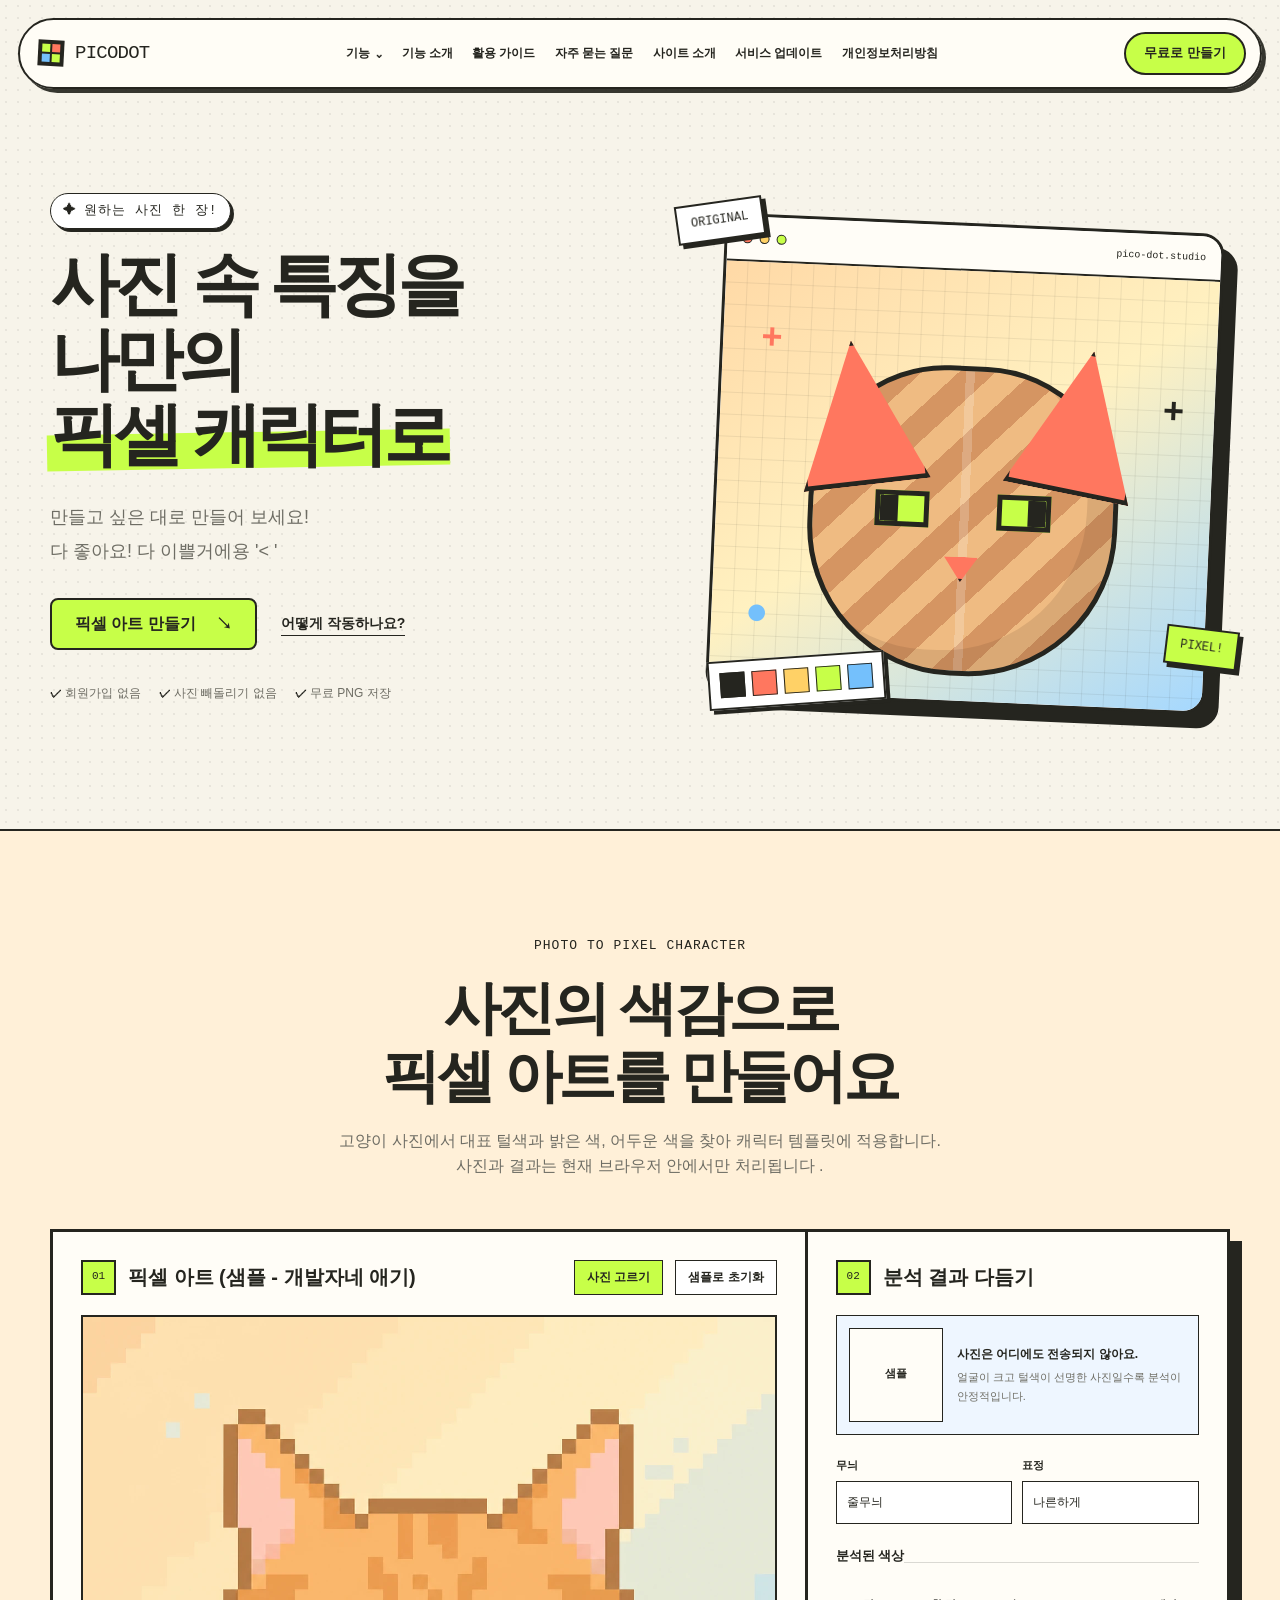
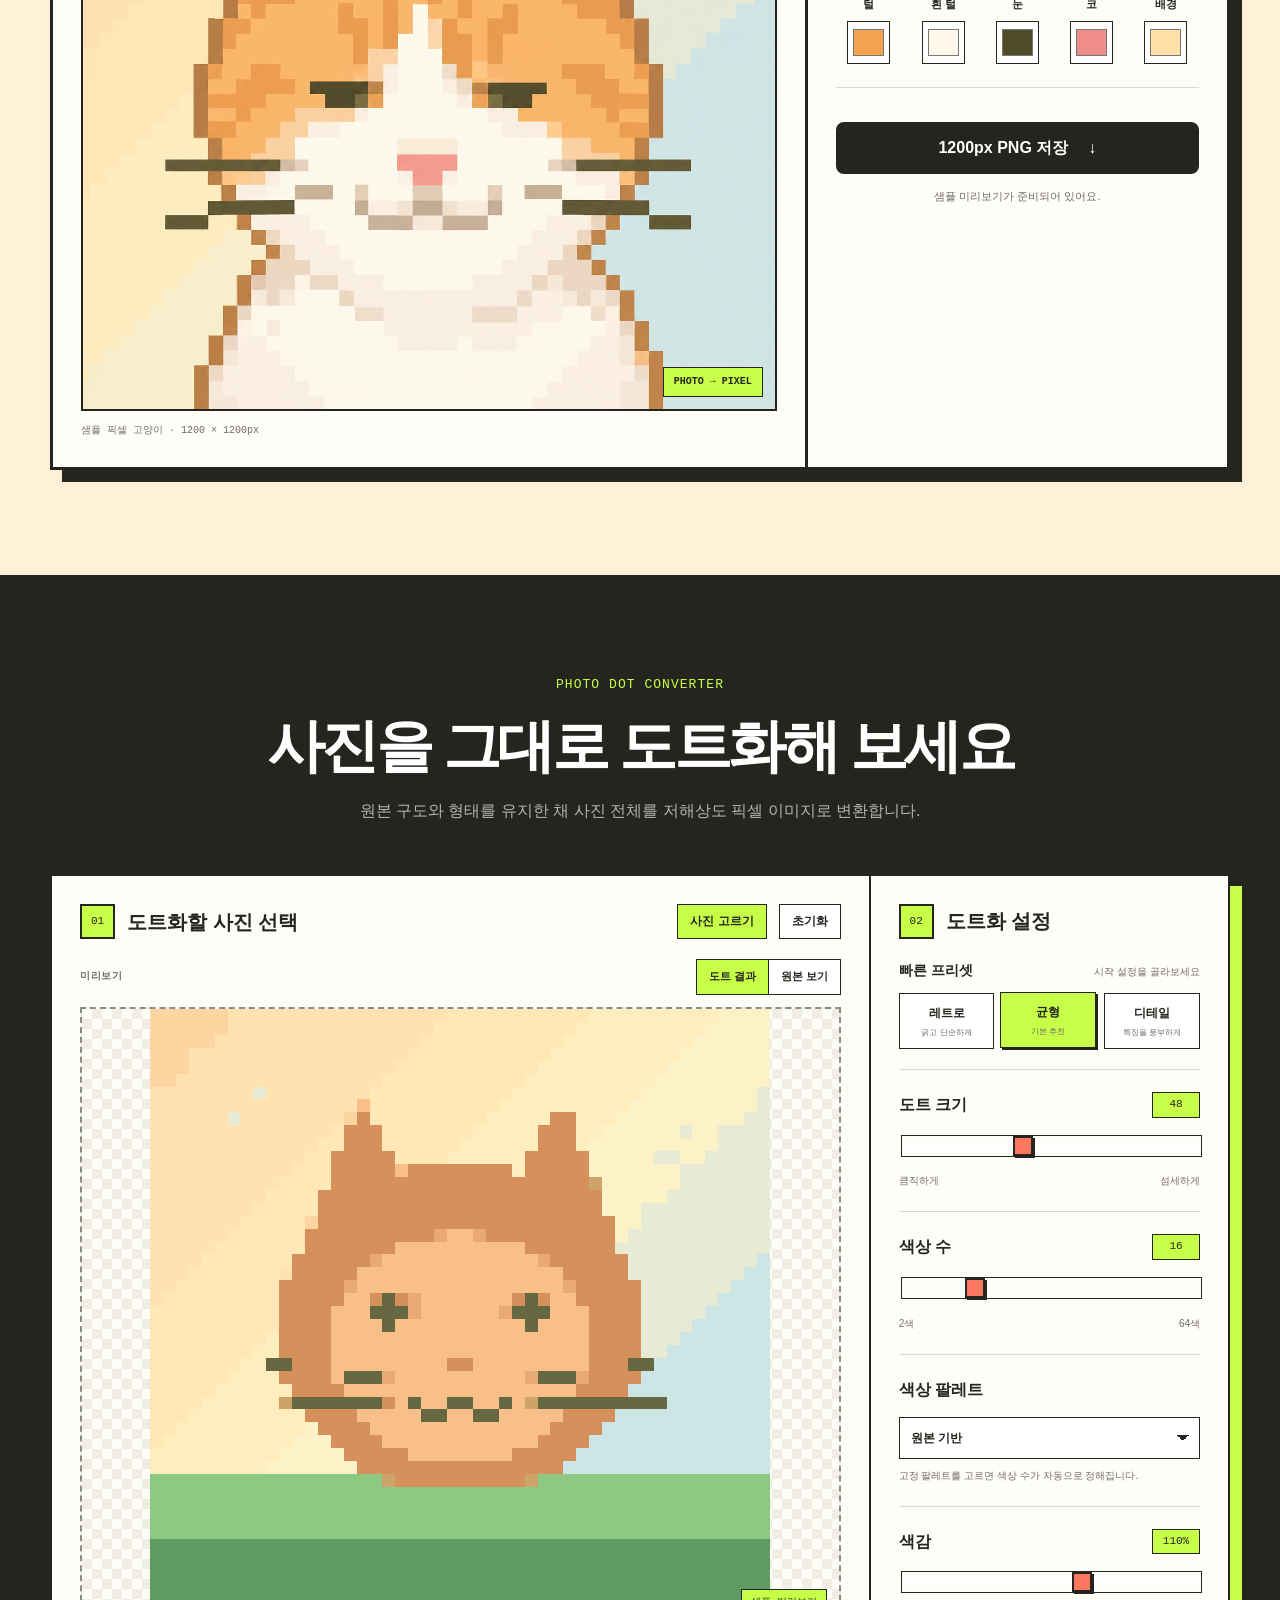
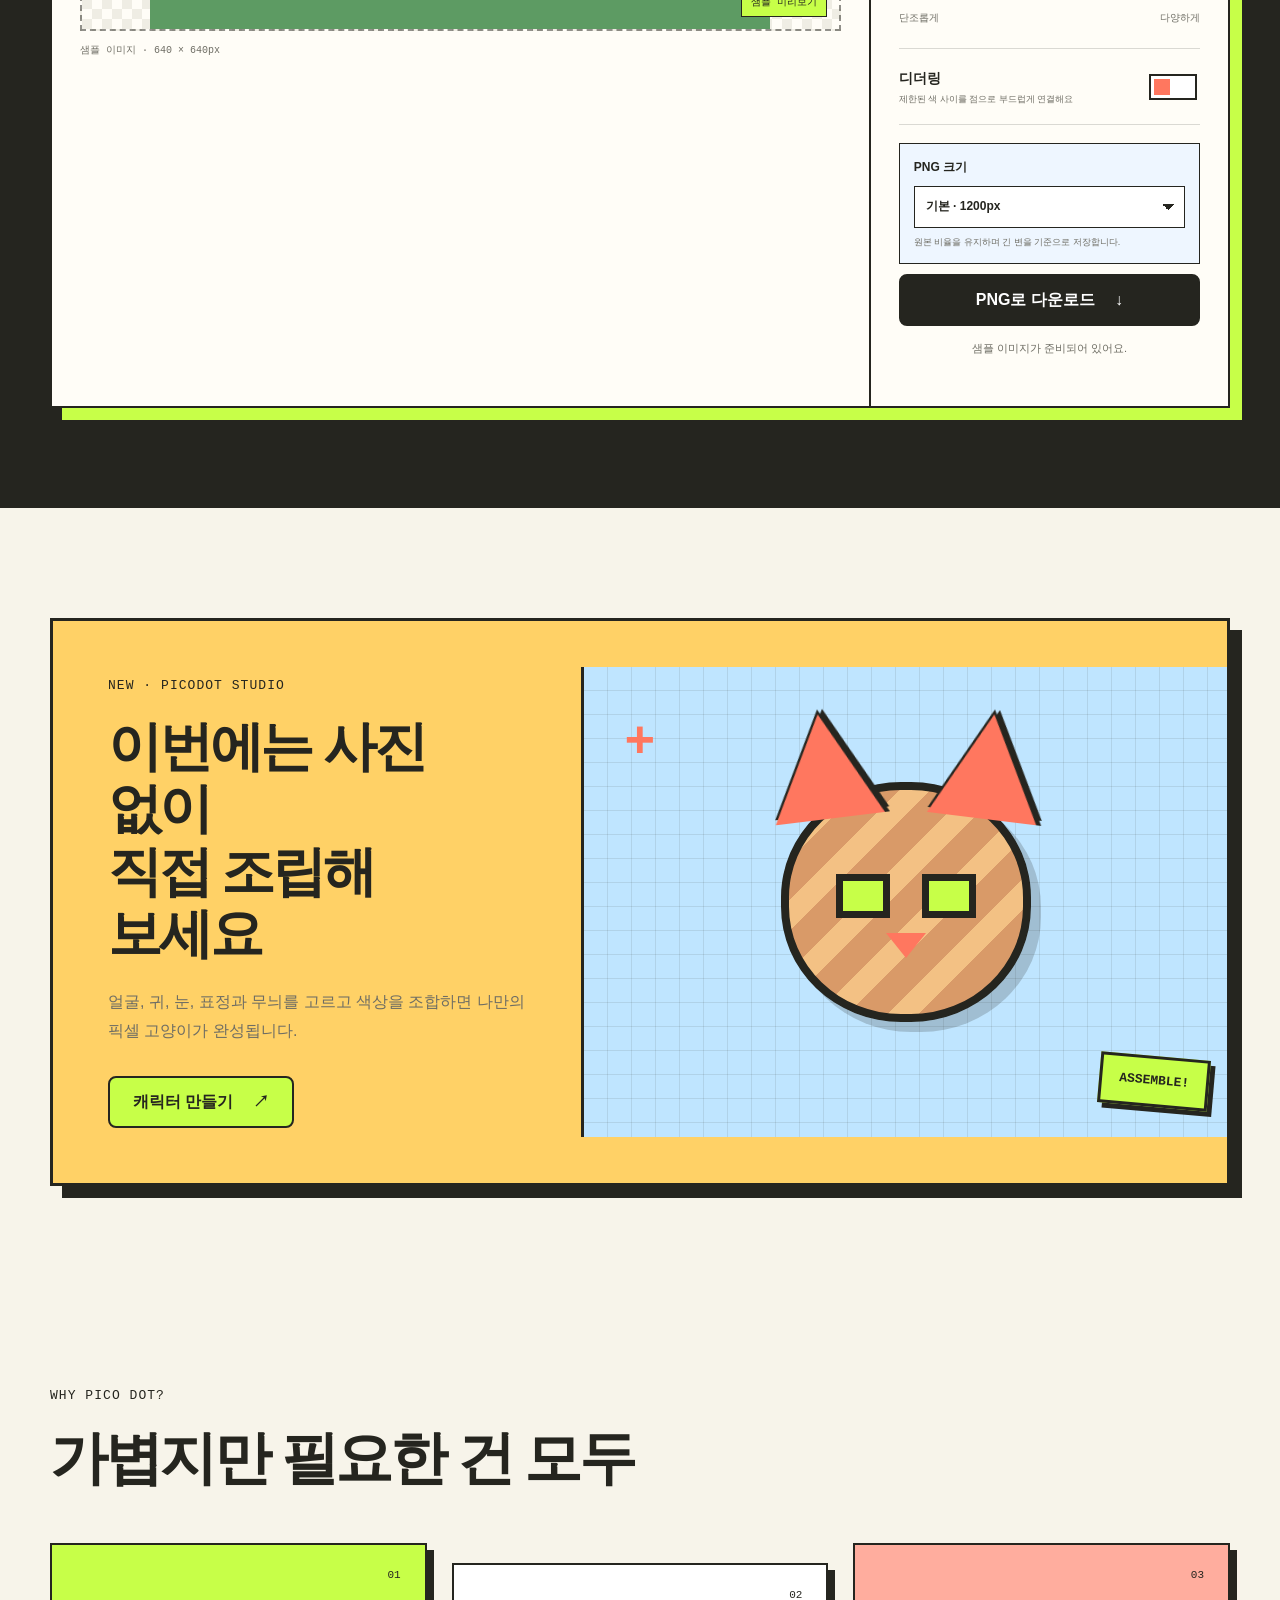
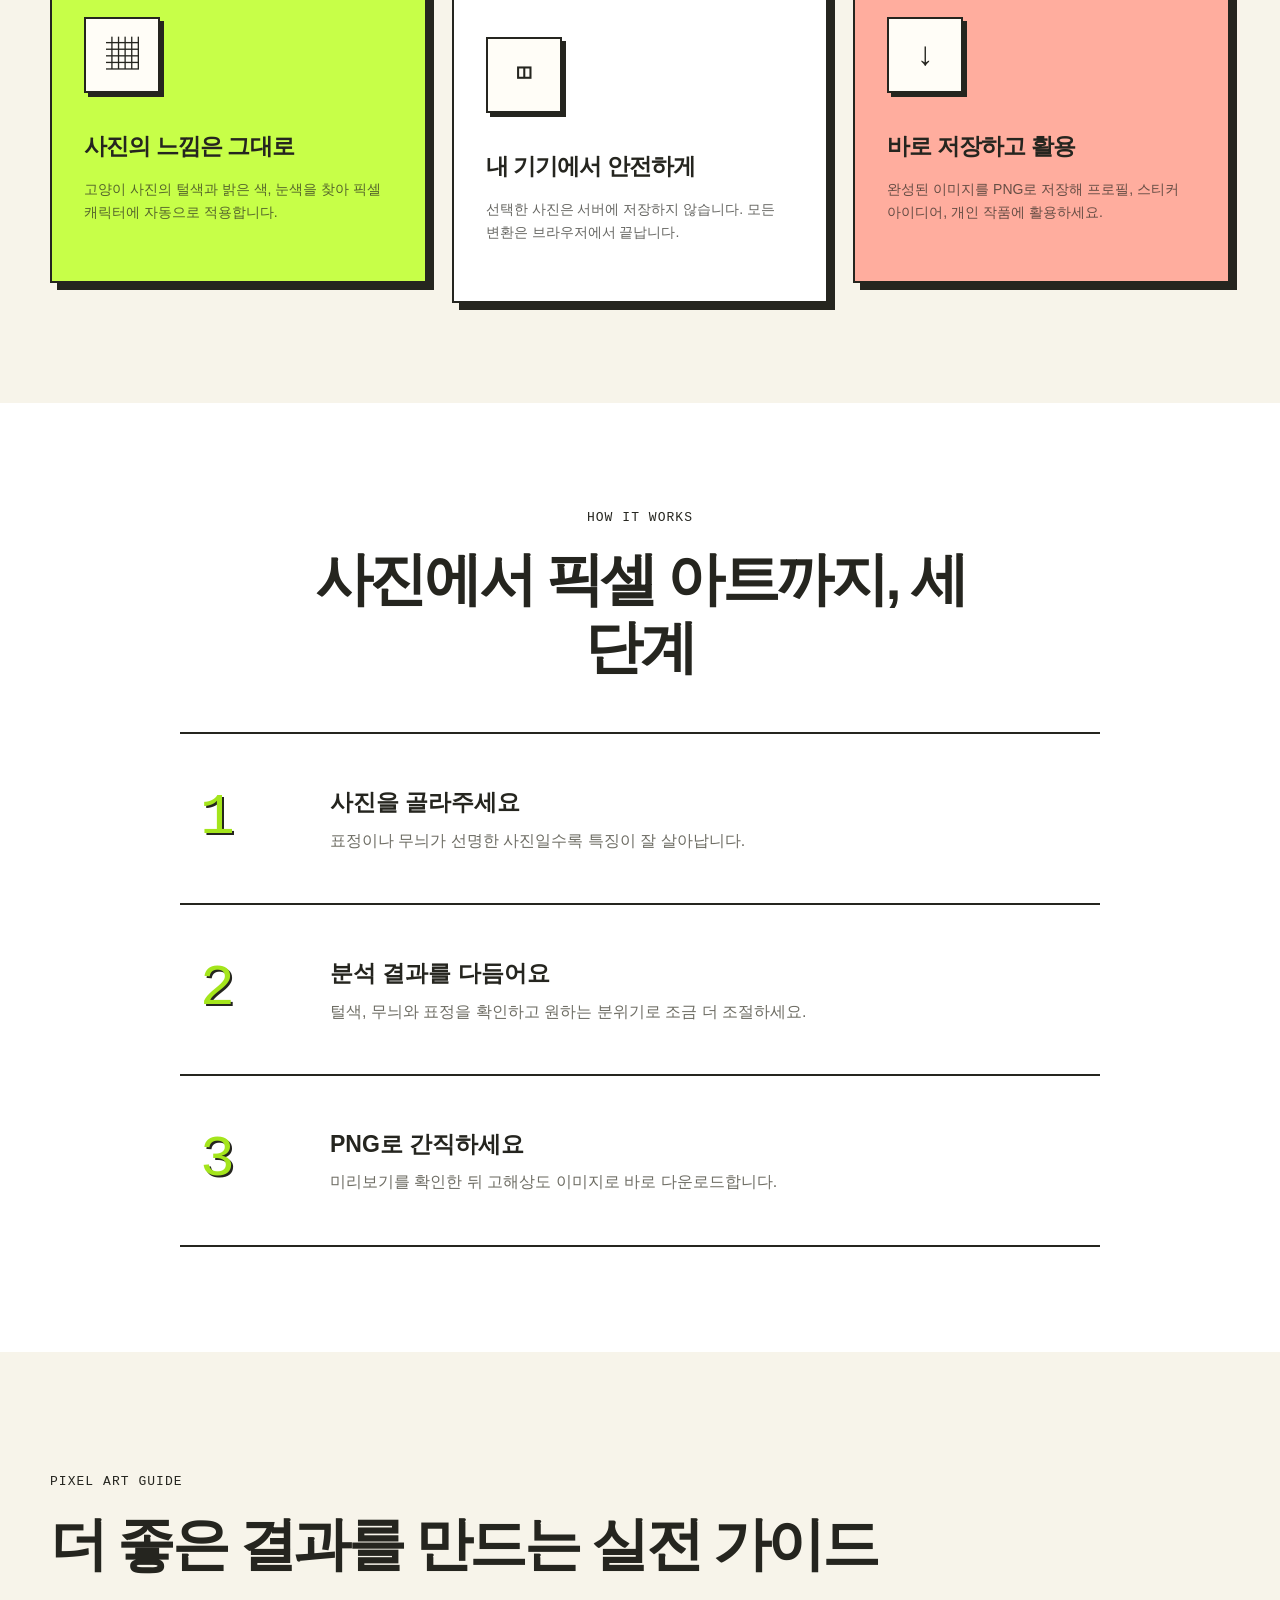
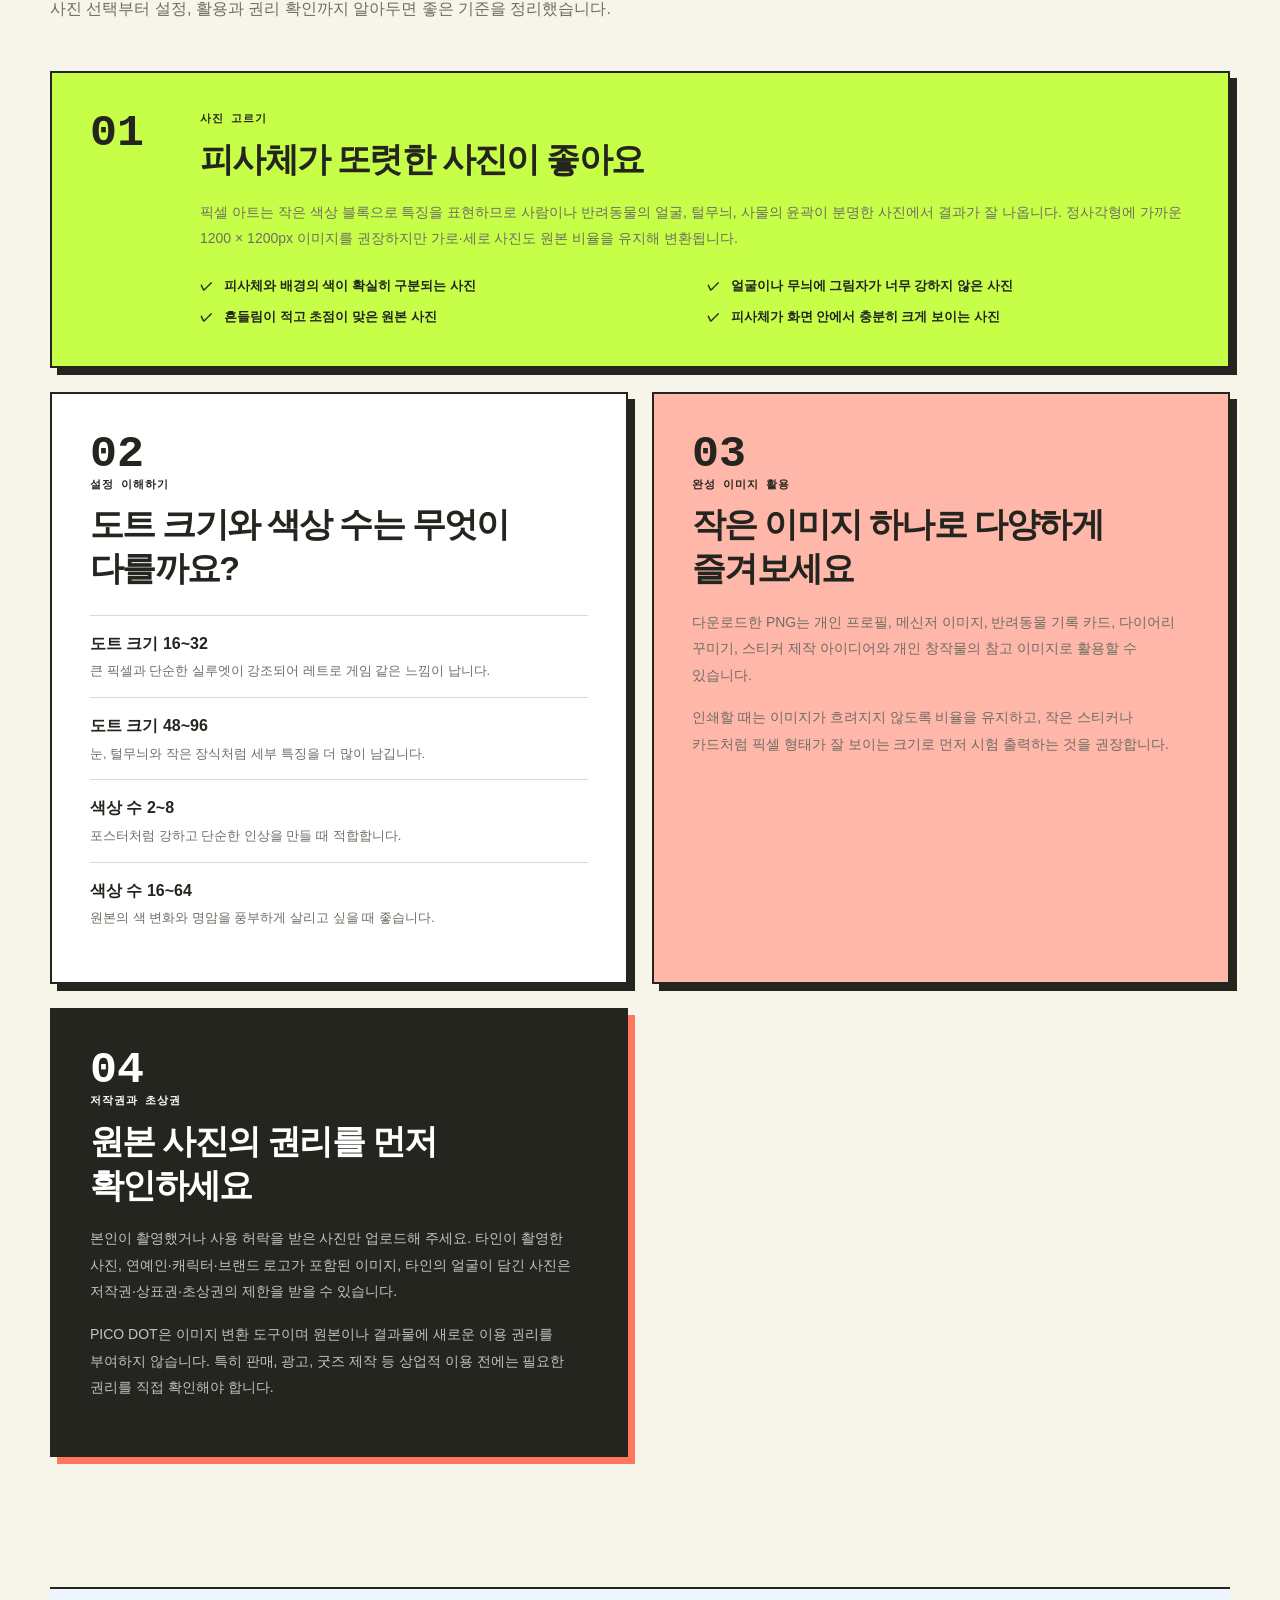
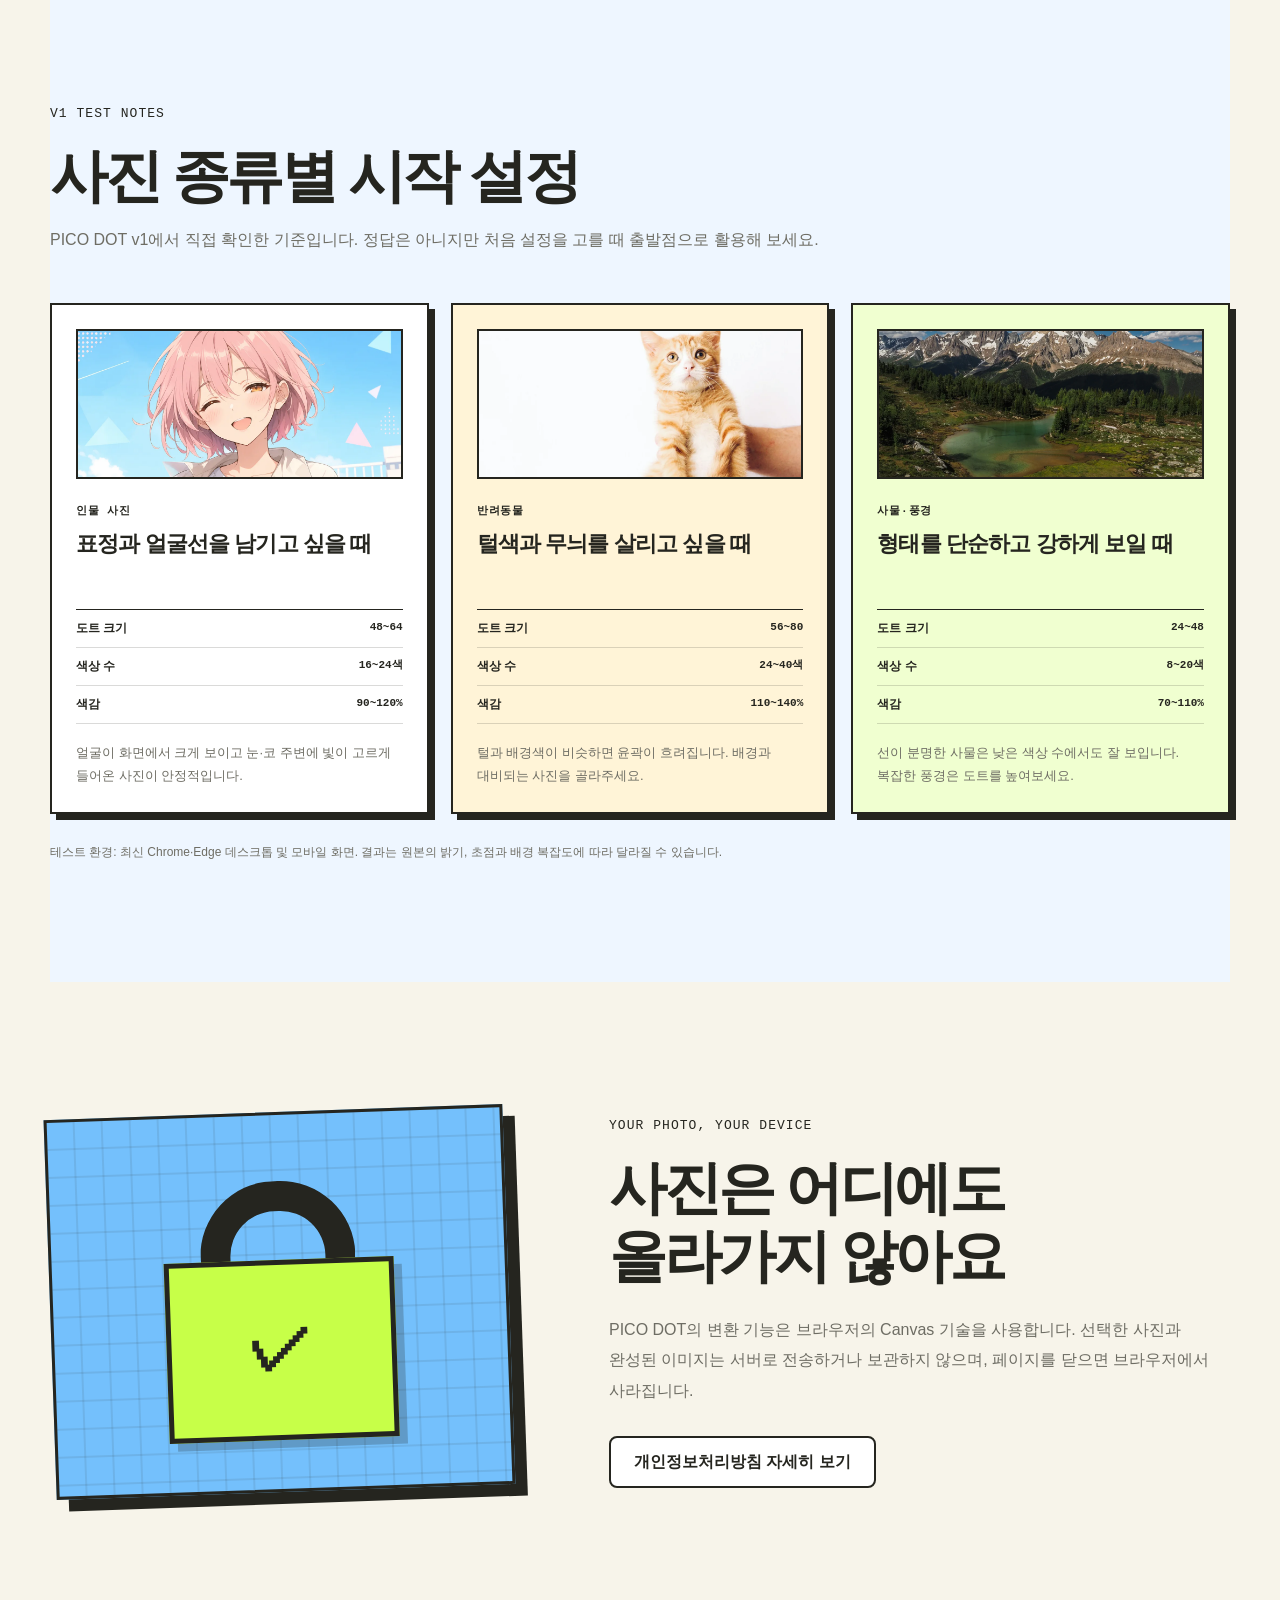
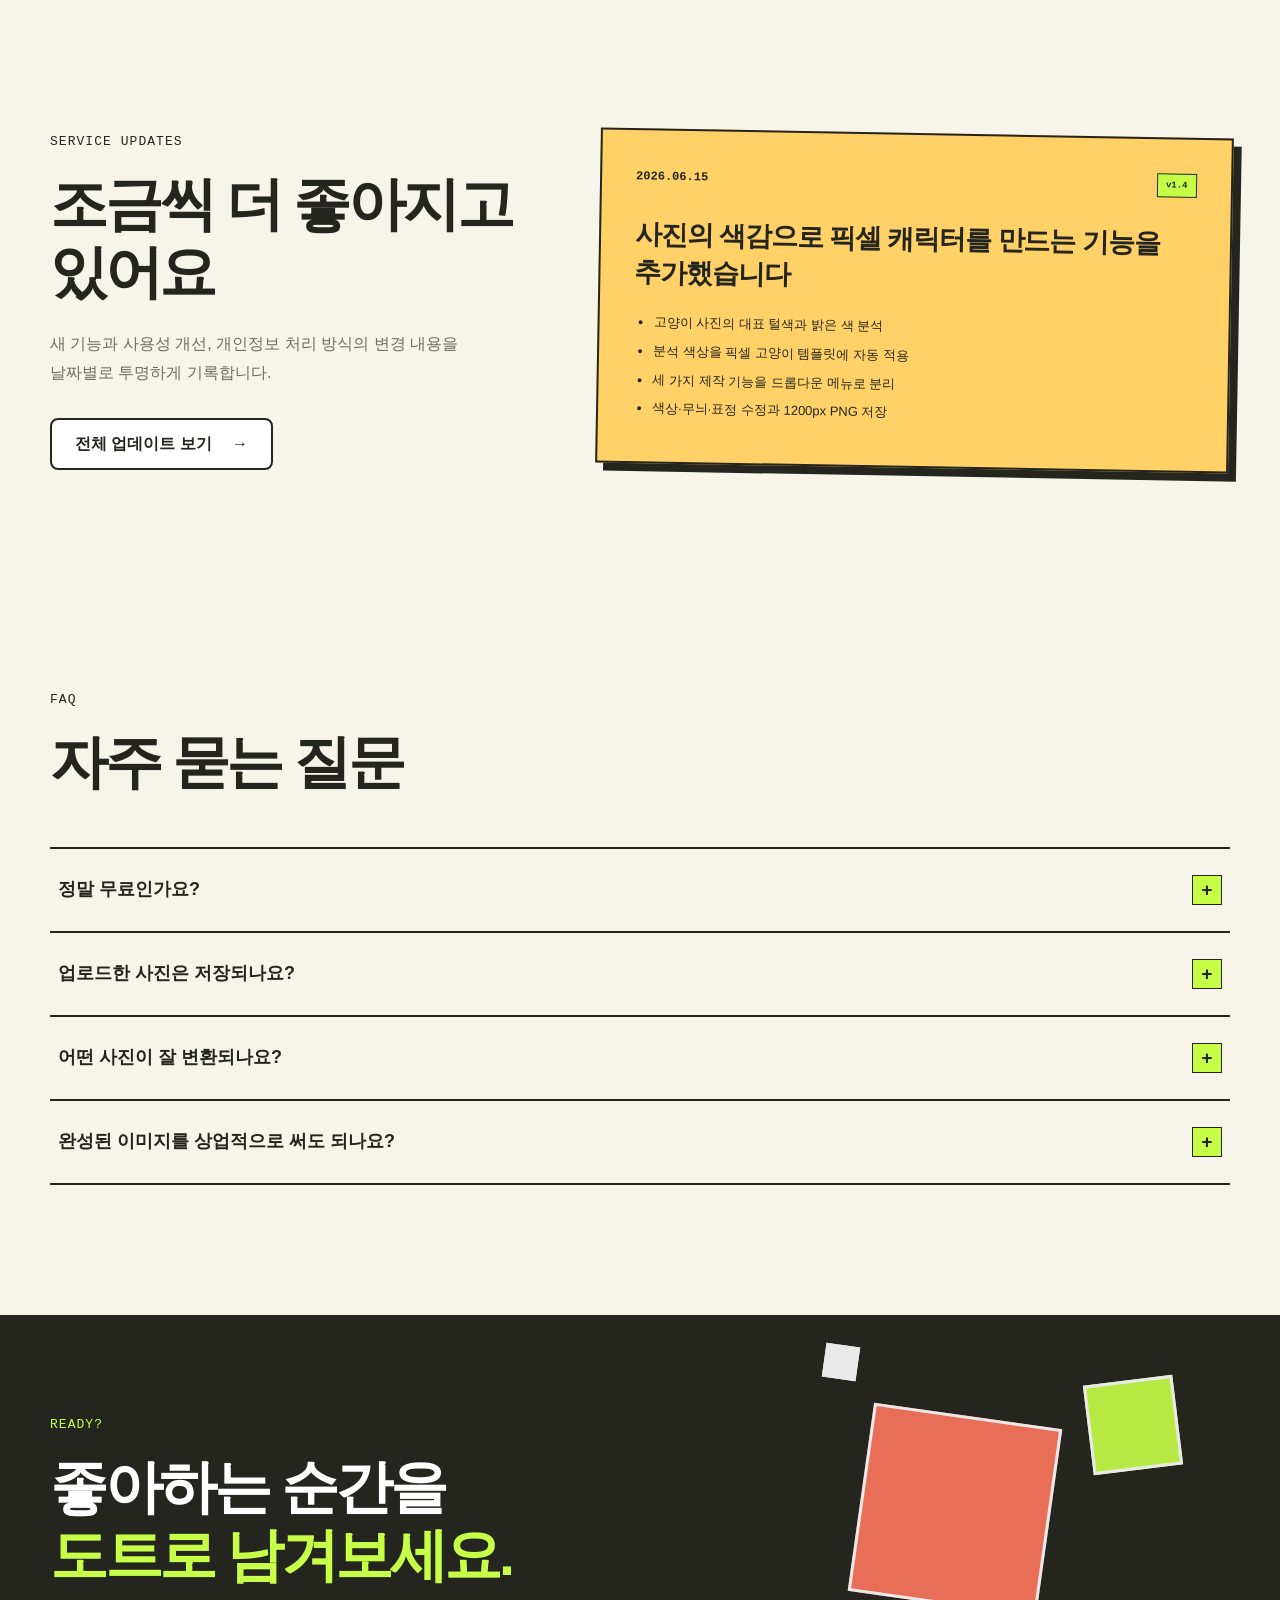
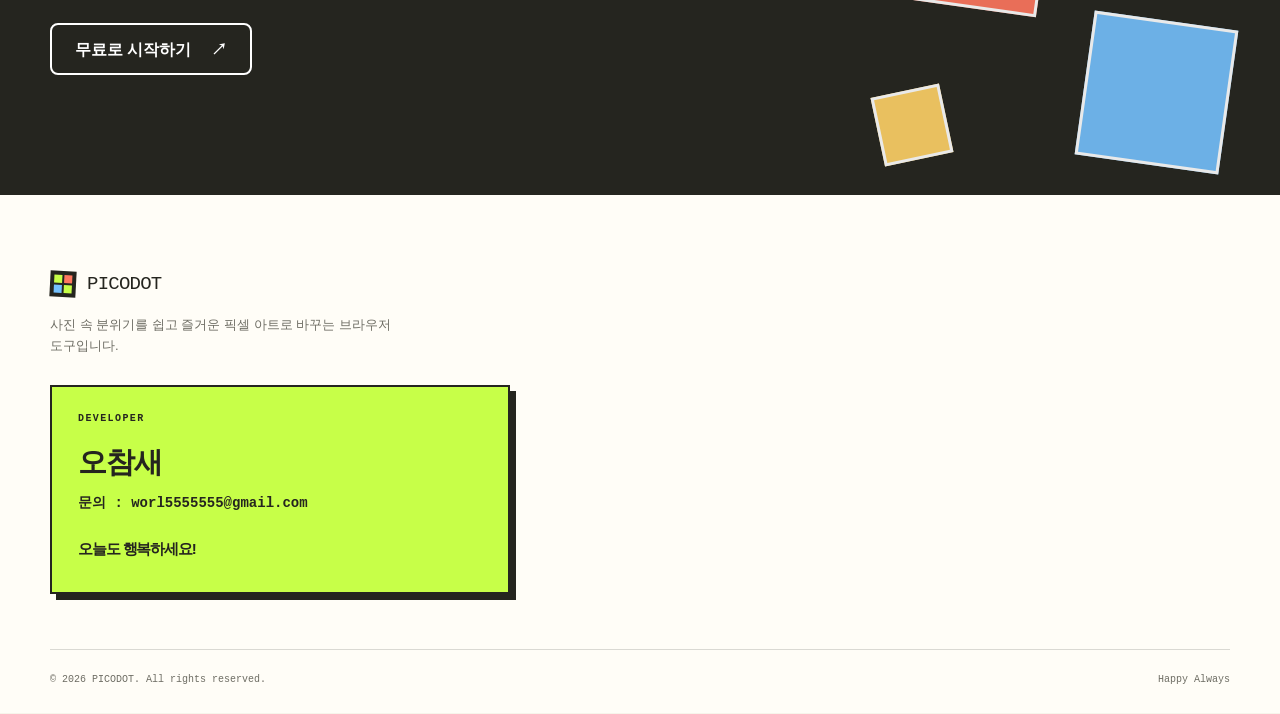
==== commit ff8b5d15: "feat: add photo-based pixel art maker" ====
--- a/index.html
+++ b/index.html
@@ -6,7 +6,7 @@
     <meta name="theme-color" content="#c7ff48">
     <meta
       name="description"
-      content="사람, 반려동물, 사물 사진 등 여러분의 사진을 브라우저에서 바로 감각적인 도트 픽셀 아트로 변환하고 PNG로 다운로드할 수 있습니다."
+      content="고양이 사진의 색감을 분석해 픽셀 캐릭터를 만들거나, 캐릭터를 직접 조립하고 사진 전체를 도트화할 수 있는 무료 브라우저 도구입니다."
     >
     <meta
       name="keywords"
@@ -21,20 +21,20 @@
     <meta property="og:title" content="PICO DOT - 사진을 나만의 픽셀 아트로">
     <meta
       property="og:description"
-      content="사진 한 장으로 색감과 무늬를 살린 도트 스타일 픽셀 아트를 만들어 보세요."
+      content="사진을 고르고 색감과 무늬를 살린 도트 스타일 픽셀 아트를 만들어 보세요."
     >
     <meta property="og:image" content="https://picodot.net/assets/images/og-preview.svg">
     <meta property="og:image:width" content="1200">
     <meta property="og:image:height" content="630">
-    <meta property="og:image:alt" content="PICO DOT 사진 픽셀 아트 변환 서비스">
+    <meta property="og:image:alt" content="PICODOT 사진 픽셀 아트 변환 서비스">
     <meta name="twitter:card" content="summary_large_image">
-    <meta name="twitter:title" content="PICO DOT - 사진을 나만의 픽셀 아트로">
+    <meta name="twitter:title" content="PICODOT - 사진을 나만의 픽셀 아트로">
     <meta
       name="twitter:description"
       content="설치 없이 브라우저에서 사진을 픽셀 아트로 바꾸고 바로 다운로드하세요."
     >
     <meta name="twitter:image" content="https://picodot.net/assets/images/og-preview.svg">
-    <title>PICO DOT | 사진을 무료 픽셀 아트로 변환</title>
+    <title>PICODOT | 사진으로 무료 픽셀 아트 만들기</title>
     <link rel="icon" href="assets/images/favicon.svg" type="image/svg+xml">
     <link rel="stylesheet" href="assets/css/styles.css">
     <script type="application/ld+json">
@@ -46,16 +46,18 @@
         "applicationCategory": "DesignApplication",
         "operatingSystem": "Any",
         "inLanguage": "ko",
-        "description": "사진을 브라우저에서 픽셀 아트로 변환하고 PNG로 다운로드하는 무료 도구",
+        "description": "사진 색감 기반 픽셀 캐릭터, 캐릭터 조립과 사진 도트화를 제공하는 무료 브라우저 도구",
         "offers": {
           "@type": "Offer",
           "price": "0",
           "priceCurrency": "KRW"
         },
         "featureList": [
+          "고양이 사진 대표 색상 분석",
+          "사진 색감 기반 픽셀 캐릭터 생성",
+          "픽셀 캐릭터 직접 조립",
+          "사진 전체 도트화",
           "로컬 브라우저 이미지 처리",
-          "픽셀 크기 조절",
-          "색상 수와 색감 조절",
           "PNG 다운로드"
         ]
       }
@@ -73,8 +75,34 @@
       </a>
 
       <nav class="desktop-nav" aria-label="주요 메뉴">
-        <a href="#pixel-maker">픽셀 아트 만들기</a>
-        <a href="studio.html">캐릭터 만들기</a>
+        <div class="feature-menu" data-feature-menu>
+          <button
+            class="feature-menu-trigger"
+            type="button"
+            aria-expanded="false"
+            aria-controls="home-feature-menu"
+            data-feature-menu-trigger
+          >
+            기능 <span aria-hidden="true">⌄</span>
+          </button>
+          <div class="feature-menu-panel" id="home-feature-menu" data-feature-menu-panel>
+            <a href="#pixel-maker">
+              <span aria-hidden="true">'<'</span>
+              <strong>픽셀 아트 만들기</strong>
+              <small>사진의 색감을 살리기! </small>
+            </a>
+            <a href="studio.html">
+              <span aria-hidden="true">'ㅅ'</span>
+              <strong>나만의 캐릭터 만들기</strong>
+              <small>부품과 색상을 내 맘대로!</small>
+            </a>
+            <a href="#photo-dot-maker">
+              <span aria-hidden="true">'o'</span>
+              <strong>사진 도트화</strong>
+              <small>원본 사진을 그대로 도트화</small>
+            </a>
+          </div>
+        </div>
         <a href="#features">기능 소개</a>
         <a href="#guide">활용 가이드</a>
         <a href="#faq">자주 묻는 질문</a>
@@ -89,18 +117,18 @@
     <main id="top">
         <section class="hero section-shell" aria-labelledby="hero-title">
             <div class="hero-copy">
-                <p class="eyebrow"><span aria-hidden="true">✦</span> 사진 한 장이면 충분해요</p>
+                <p class="eyebrow"><span aria-hidden="true">✦</span>원하는 사진 한 장!</p>
                 <h1 id="hero-title">
-                    익숙한 사진을<br>
-                    <span class="highlight">조금 특별한 도트</span>로
+                    사진 속 특징을<br>
+                    <span class="highlight">나만의 <br >픽셀 캐릭터로</span>
                 </h1>
                 <p class="hero-description">
-                    사람, 고양이, 강아지, 좋아하는 사물까지.<br>
-                    원본의 색감과 무늬를 살린 픽셀 아트를 브라우저에서 바로 만들어 보세요.
+                    만들고 싶은 대로 만들어 보세요! <br>
+                    다 좋아요! 다 이쁠거에용 '< '
                 </p>
                 <div class="hero-actions">
                     <a class="button button-primary" href="#pixel-maker">
-                        지금 변환하기
+                        픽셀 아트 만들기
                         <span aria-hidden="true">↘</span>
                     </a>
                     <a class="text-link" href="#how-it-works">어떻게 작동하나요?</a>
@@ -112,7 +140,7 @@
                 </ul>
             </div>
 
-            <div class="hero-art" aria-label="고양이 사진이 픽셀 아트로 변하는 예시">
+            <div class="hero-art" aria-label="우리 고양이 사진이 픽셀 아트로 변하는 예시">
                 <div class="floating-label label-original">ORIGINAL</div>
                 <div class="floating-label label-result">PIXEL!</div>
                 <div class="pixel-window">
@@ -153,11 +181,111 @@
             </div>
         </aside>
 
-        <section class="maker-section" id="pixel-maker" aria-labelledby="maker-title">
+        <section class="photo-art-section" id="pixel-maker" aria-labelledby="photo-art-title">
             <div class="section-heading">
-                <p class="section-kicker">PIXEL MAKER</p>
-                <h2 id="maker-title">내 사진으로 직접 만들어 보세요</h2>
-                <p>이미지는 외부 서버로 전송되지 않고 현재 브라우저 안에서만 처리됩니다.</p>
+                <p class="section-kicker">PHOTO TO PIXEL CHARACTER</p>
+                <h2 id="photo-art-title">사진의 색감으로<br>픽셀 아트를 만들어요</h2>
+                <p>
+                    고양이 사진에서 대표 털색과 밝은 색, 어두운 색을 찾아 캐릭터 템플릿에 적용합니다.
+                    <br>사진과 결과는 현재 브라우저 안에서만 처리됩니다 .
+                </p>
+            </div>
+
+            <div class="photo-art-app">
+                <div class="photo-art-preview-panel">
+                    <div class="panel-heading">
+                        <div>
+                            <span class="step-number">01</span>
+                            <h3>픽셀 아트 (샘플 - 개발자네 애기)</h3>
+                        </div>
+                        <div class="panel-actions">
+                            <button class="small-button small-button-primary" type="button" data-photo-art-file>
+                                사진 고르기
+                            </button>
+                            <button class="small-button" type="button" data-photo-art-reset>샘플로 초기화</button>
+                        </div>
+                    </div>
+
+                    <div class="photo-art-drop" data-photo-art-drop>
+                        <input
+                            id="photo-art-upload"
+                            type="file"
+                            accept="image/png,image/jpeg,image/webp"
+                            data-photo-art-input
+                        >
+                        <canvas
+                            data-photo-art-canvas
+                            aria-label="사진의 색감을 반영한 픽셀 고양이 미리보기"
+                        ></canvas>
+                        <span class="photo-art-badge">PHOTO → PIXEL</span>
+                    </div>
+                    <p class="file-summary" data-photo-art-summary>
+                        샘플 픽셀 고양이 · 1200 × 1200px
+                    </p>
+                </div>
+
+                <aside class="photo-art-controls" aria-label="사진 기반 픽셀 아트 설정">
+                    <div class="panel-heading">
+                        <div>
+                            <span class="step-number">02</span>
+                            <h3>분석 결과 다듬기</h3>
+                        </div>
+                    </div>
+
+                    <div class="photo-art-source-card">
+                        <div>
+                            <span class="photo-art-source-empty" data-photo-art-source-empty>샘플</span>
+                            <img data-photo-art-source hidden alt="">
+                        </div>
+                        <p>
+                            <strong>사진은 어디에도 전송되지 않아요.</strong>
+                            얼굴이 크고 털색이 선명한 사진일수록 분석이 안정적입니다.
+                        </p>
+                    </div>
+
+                    <div class="photo-art-selects">
+                        <label>
+                            <span>무늬</span>
+                            <select data-photo-art-setting="pattern">
+                                <option value="stripes">줄무늬</option>
+                                <option value="spots">점박이</option>
+                                <option value="none">무늬 없음</option>
+                            </select>
+                        </label>
+                        <label>
+                            <span>표정</span>
+                            <select data-photo-art-setting="expression">
+                                <option value="sleepy">나른하게</option>
+                                <option value="soft">차분하게</option>
+                                <option value="bright">반짝이게</option>
+                            </select>
+                        </label>
+                    </div>
+
+                    <fieldset class="photo-art-colors">
+                        <legend>분석된 색상</legend>
+                        <label><span>털</span><input type="color" value="#f3a24d" data-photo-art-color="fur"></label>
+                        <label><span>흰 털</span><input type="color" value="#fff8ea" data-photo-art-color="light"></label>
+                        <label><span>눈</span><input type="color" value="#4f4d28" data-photo-art-color="dark"></label>
+                        <label><span>코</span><input type="color" value="#ef8e89" data-photo-art-color="accent"></label>
+                        <label><span>배경</span><input type="color" value="#ffe0a8" data-photo-art-color="background"></label>
+                    </fieldset>
+
+                    <button class="button button-dark download-button" type="button" data-photo-art-download>
+                        1200px PNG 저장 <span aria-hidden="true">↓</span>
+                    </button>
+                    <p class="status-message" data-photo-art-status role="status" aria-live="polite">
+                        샘플 미리보기가 준비되어 있어요.
+                    </p>
+                </aside>
+            </div>
+        </section>
+
+        <section class="maker-section" id="photo-dot-maker" aria-labelledby="maker-title">
+            <div class="section-heading">
+                <p class="section-kicker">PHOTO DOT CONVERTER</p>
+                <h2 id="maker-title">사진을 그대로 도트화해 보세요</h2>
+                <p>원본 구도와 형태를 유지한 채 사진 전체를 저해상도 픽셀 이미지로 변환합니다.</p>
             </div>
 
             <div class="maker-app">
@@ -165,7 +293,7 @@
                     <div class="panel-heading">
                         <div>
                             <span class="step-number">01</span>
-                            <h3>사진 선택</h3>
+                            <h3>도트화할 사진 선택</h3>
                         </div>
                         <div class="panel-actions">
                             <button class="small-button small-button-primary" type="button" data-file-button>
@@ -219,7 +347,7 @@
                     <div class="panel-heading">
                         <div>
                             <span class="step-number">02</span>
-                            <h3>느낌 조절</h3>
+                            <h3>도트화 설정</h3>
                         </div>
                     </div>
 
@@ -395,7 +523,7 @@
                     <span class="feature-index">01</span>
                     <div class="feature-icon" aria-hidden="true">▦</div>
                     <h3>사진의 느낌은 그대로</h3>
-                    <p>원본의 주요 색감과 명암, 무늬를 단순한 도트 감성으로 다시 표현합니다.</p>
+                    <p>고양이 사진의 털색과 밝은 색, 눈색을 찾아 픽셀 캐릭터에 자동으로 적용합니다.</p>
                 </article>
                 <article class="feature-card">
                     <span class="feature-index">02</span>
@@ -428,8 +556,8 @@
                 <li>
                     <span class="big-number">2</span>
                     <div>
-                        <h3>취향에 맞게 조절해요</h3>
-                        <p>도트 크기, 색상 수, 색감을 움직이며 원하는 분위기를 찾으세요.</p>
+                        <h3>분석 결과를 다듬어요</h3>
+                        <p>털색, 무늬와 표정을 확인하고 원하는 분위기로 조금 더 조절하세요.</p>
                     </div>
                 </li>
                 <li>
@@ -634,14 +762,14 @@
             <article class="latest-update">
                 <div class="update-meta">
                     <time datetime="2026-06-15">2026.06.15</time>
-                    <span>v1.3</span>
+                    <span>v1.4</span>
                 </div>
-                <h3>부품을 조합하는 픽셀 캐릭터 스튜디오를 열었습니다</h3>
+                <h3>사진의 색감으로 픽셀 캐릭터를 만드는 기능을 추가했습니다</h3>
                 <ul>
-                    <li>얼굴·귀·눈·표정·무늬 조합</li>
-                    <li>털과 배경 등 다섯 가지 색상 설정</li>
-                    <li>랜덤 캐릭터와 설정 자동 저장</li>
-                    <li>1200px PNG 무료 다운로드</li>
+                    <li>고양이 사진의 대표 털색과 밝은 색 분석</li>
+                    <li>분석 색상을 픽셀 고양이 템플릿에 자동 적용</li>
+                    <li>세 가지 제작 기능을 드롭다운 메뉴로 분리</li>
+                    <li>색상·무늬·표정 수정과 1200px PNG 저장</li>
                 </ul>
             </article>
         </section>
@@ -662,7 +790,7 @@
             <div class="faq-list">
                 <details>
                     <summary>정말 무료인가요?<span aria-hidden="true">+</span></summary>
-                    <p>현재 제공되는 사진 변환과 PNG 다운로드 기능은 회원가입 없이 무료로 사용할 수 있습니다.</p>
+                    <p>현재 제공되는 픽셀 아트 만들기, 캐릭터 만들기, 사진 도트화와 PNG 저장은 회원가입 없이 무료로 사용할 수 있습니다.</p>
                 </details>
                 <details>
                     <summary>업로드한 사진은 저장되나요?<span aria-hidden="true">+</span></summary>
@@ -717,5 +845,6 @@
 
     <script src="assets/js/config.js"></script>
     <script src="assets/js/app.js"></script>
+    <script src="assets/js/photo-art.js"></script>
   </body>
 </html>
--- a/assets/css/styles.css
+++ b/assets/css/styles.css
@@ -146,11 +146,11 @@
   white-space: nowrap;
 }
 
-.desktop-nav a {
+.desktop-nav > a {
   position: relative;
 }
 
-.desktop-nav a::after {
+.desktop-nav > a::after {
   position: absolute;
   right: 0;
   bottom: -5px;
@@ -163,10 +163,104 @@
   transition: transform 180ms ease;
 }
 
-.desktop-nav a:hover::after,
-.desktop-nav a:focus-visible::after,
-.desktop-nav a.is-current::after {
+.desktop-nav > a:hover::after,
+.desktop-nav > a:focus-visible::after,
+.desktop-nav > a.is-current::after {
   transform: scaleX(1);
+}
+
+.feature-menu {
+  position: relative;
+}
+
+.feature-menu-trigger {
+  display: inline-flex;
+  align-items: center;
+  padding: 3px 0;
+  border: 0;
+  background: transparent;
+  font-size: inherit;
+  font-weight: inherit;
+  cursor: pointer;
+  gap: 5px;
+}
+
+.feature-menu-trigger span {
+  font-size: 14px;
+  transition: transform 180ms ease;
+}
+
+.feature-menu:hover .feature-menu-trigger span,
+.feature-menu:focus-within .feature-menu-trigger span,
+.feature-menu.is-open .feature-menu-trigger span {
+  transform: rotate(180deg);
+}
+
+.feature-menu-panel {
+  position: absolute;
+  top: calc(100% + 17px);
+  left: 50%;
+  z-index: 40;
+  display: grid;
+  width: 320px;
+  padding: 10px;
+  visibility: hidden;
+  border: 2px solid var(--ink);
+  background: var(--paper);
+  box-shadow: 7px 7px 0 var(--ink);
+  opacity: 0;
+  transform: translate(-50%, -8px);
+  transition:
+    opacity 160ms ease,
+    transform 160ms ease,
+    visibility 160ms ease;
+  gap: 6px;
+}
+
+.feature-menu:hover .feature-menu-panel,
+.feature-menu:focus-within .feature-menu-panel,
+.feature-menu.is-open .feature-menu-panel {
+  visibility: visible;
+  opacity: 1;
+  transform: translate(-50%, 0);
+}
+
+.feature-menu-panel a {
+  display: grid;
+  grid-template-columns: 34px 1fr;
+  align-items: center;
+  padding: 11px 12px;
+  border: 1.5px solid transparent;
+  white-space: normal;
+  column-gap: 10px;
+}
+
+.feature-menu-panel a:hover,
+.feature-menu-panel a:focus-visible {
+  border-color: var(--ink);
+  background: var(--lime);
+}
+
+.feature-menu-panel a > span {
+  display: grid;
+  grid-row: 1 / 3;
+  width: 30px;
+  height: 30px;
+  border: 1.5px solid var(--ink);
+  background: var(--white);
+  font-family: var(--font-mono);
+  font-size: 14px;
+  place-items: center;
+}
+
+.feature-menu-panel strong {
+  font-size: 12px;
+}
+
+.feature-menu-panel small {
+  color: var(--muted);
+  font-size: 9px;
+  line-height: 1.45;
 }
 
 .studio-promo {
@@ -933,6 +1027,187 @@
   height: 25px;
   border: 1.5px solid var(--ink);
   background: var(--swatch);
+}
+
+.photo-art-section {
+  padding: 105px max(20px, calc((100% - var(--max-width)) / 2));
+  border-top: 2px solid var(--ink);
+  background: #fff0d8;
+}
+
+.photo-art-app {
+  display: grid;
+  grid-template-columns: minmax(0, 1.35fr) minmax(320px, 0.75fr);
+  width: min(100%, var(--max-width));
+  margin: 0 auto;
+  border: 3px solid var(--ink);
+  background: var(--paper);
+  box-shadow: 12px 12px 0 var(--ink);
+}
+
+.photo-art-preview-panel,
+.photo-art-controls {
+  padding: 28px;
+}
+
+.photo-art-preview-panel {
+  border-right: 3px solid var(--ink);
+}
+
+.photo-art-drop {
+  position: relative;
+  display: grid;
+  width: 100%;
+  aspect-ratio: 1;
+  overflow: hidden;
+  border: 2px solid var(--ink);
+  background: #fff4df;
+  place-items: center;
+}
+
+.photo-art-drop.is-dragging {
+  outline: 7px solid rgba(199, 255, 72, 0.65);
+  outline-offset: -7px;
+}
+
+.photo-art-drop input {
+  position: absolute;
+  width: 1px;
+  height: 1px;
+  opacity: 0;
+  pointer-events: none;
+}
+
+.photo-art-drop canvas {
+  display: block;
+  width: 100%;
+  height: auto;
+  object-fit: contain;
+  image-rendering: pixelated;
+}
+
+.photo-art-badge {
+  position: absolute;
+  right: 12px;
+  bottom: 12px;
+  padding: 6px 10px;
+  border: 1.5px solid var(--ink);
+  background: var(--lime);
+  font-family: var(--font-mono);
+  font-size: 10px;
+  font-weight: 700;
+}
+
+.photo-art-controls {
+  background: #fffdf7;
+}
+
+.photo-art-source-card {
+  display: grid;
+  grid-template-columns: 94px 1fr;
+  align-items: center;
+  margin-bottom: 22px;
+  padding: 12px;
+  border: 1.5px solid var(--ink);
+  background: #eef6ff;
+  gap: 14px;
+}
+
+.photo-art-source-card > div {
+  display: grid;
+  width: 94px;
+  height: 94px;
+  overflow: hidden;
+  border: 1.5px solid var(--ink);
+  background: var(--paper);
+  place-items: center;
+}
+
+.photo-art-source-card img {
+  width: 100%;
+  height: 100%;
+  object-fit: cover;
+}
+
+.photo-art-source-empty {
+  font-family: var(--font-mono);
+  font-size: 11px;
+  font-weight: 700;
+}
+
+.photo-art-source-card p {
+  margin: 0;
+  color: var(--muted);
+  font-size: 11px;
+  line-height: 1.65;
+}
+
+.photo-art-source-card strong {
+  display: block;
+  margin-bottom: 4px;
+  color: var(--ink);
+  font-size: 12px;
+}
+
+.photo-art-selects {
+  display: grid;
+  grid-template-columns: repeat(2, minmax(0, 1fr));
+  margin-bottom: 22px;
+  gap: 10px;
+}
+
+.photo-art-selects label,
+.photo-art-colors label {
+  display: grid;
+  gap: 7px;
+}
+
+.photo-art-selects span,
+.photo-art-colors span {
+  font-size: 11px;
+  font-weight: 800;
+}
+
+.photo-art-selects select {
+  width: 100%;
+  min-height: 43px;
+  padding: 8px 10px;
+  border: 1.5px solid var(--ink);
+  border-radius: 0;
+  background: var(--white);
+  color: var(--ink);
+  font: inherit;
+  font-size: 12px;
+}
+
+.photo-art-colors {
+  display: grid;
+  grid-template-columns: repeat(5, minmax(44px, 1fr));
+  margin: 0 0 24px;
+  padding: 17px 0 23px;
+  border: 0;
+  border-top: 1px solid var(--soft-line);
+  border-bottom: 1px solid var(--soft-line);
+  gap: 8px;
+}
+
+.photo-art-colors legend {
+  padding: 0 0 12px;
+  font-size: 13px;
+  font-weight: 800;
+}
+
+.photo-art-colors label {
+  justify-items: center;
+}
+
+.photo-art-colors input {
+  width: 43px;
+  height: 43px;
+  padding: 3px;
+  border: 1.5px solid var(--ink);
+  background: var(--white);
+  cursor: pointer;
 }
 
 .maker-section {
@@ -2291,9 +2566,29 @@
     display: none;
   }
 
+  .feature-menu-panel {
+    left: 0;
+    transform: translate(0, -8px);
+  }
+
+  .feature-menu:hover .feature-menu-panel,
+  .feature-menu:focus-within .feature-menu-panel,
+  .feature-menu.is-open .feature-menu-panel {
+    transform: translate(0, 0);
+  }
+
 }
 
 @media (max-width: 900px) {
+  .photo-art-app {
+    grid-template-columns: 1fr;
+  }
+
+  .photo-art-preview-panel {
+    border-right: 0;
+    border-bottom: 3px solid var(--ink);
+  }
+
   .studio-promo {
     grid-template-columns: 1fr;
   }
@@ -2426,6 +2721,54 @@
     padding-top: 8px;
     overflow-x: visible;
     font-size: 11px;
+  }
+
+  .feature-menu {
+    position: static;
+  }
+
+  .feature-menu-panel {
+    top: calc(100% + 8px);
+    right: 8px;
+    left: 8px;
+    width: auto;
+    transform: translateY(-8px);
+  }
+
+  .feature-menu:hover .feature-menu-panel,
+  .feature-menu:focus-within .feature-menu-panel,
+  .feature-menu.is-open .feature-menu-panel {
+    transform: translateY(0);
+  }
+
+  .photo-art-section {
+    padding: 75px 14px;
+  }
+
+  .photo-art-app {
+    box-shadow: 7px 7px 0 var(--ink);
+  }
+
+  .photo-art-preview-panel,
+  .photo-art-controls {
+    padding: 18px;
+  }
+
+  .photo-art-drop {
+    aspect-ratio: 1;
+  }
+
+  .photo-art-source-card {
+    grid-template-columns: 76px 1fr;
+  }
+
+  .photo-art-source-card > div {
+    width: 76px;
+    height: 76px;
+  }
+
+  .photo-art-colors {
+    overflow-x: auto;
   }
 
   .studio-promo {
